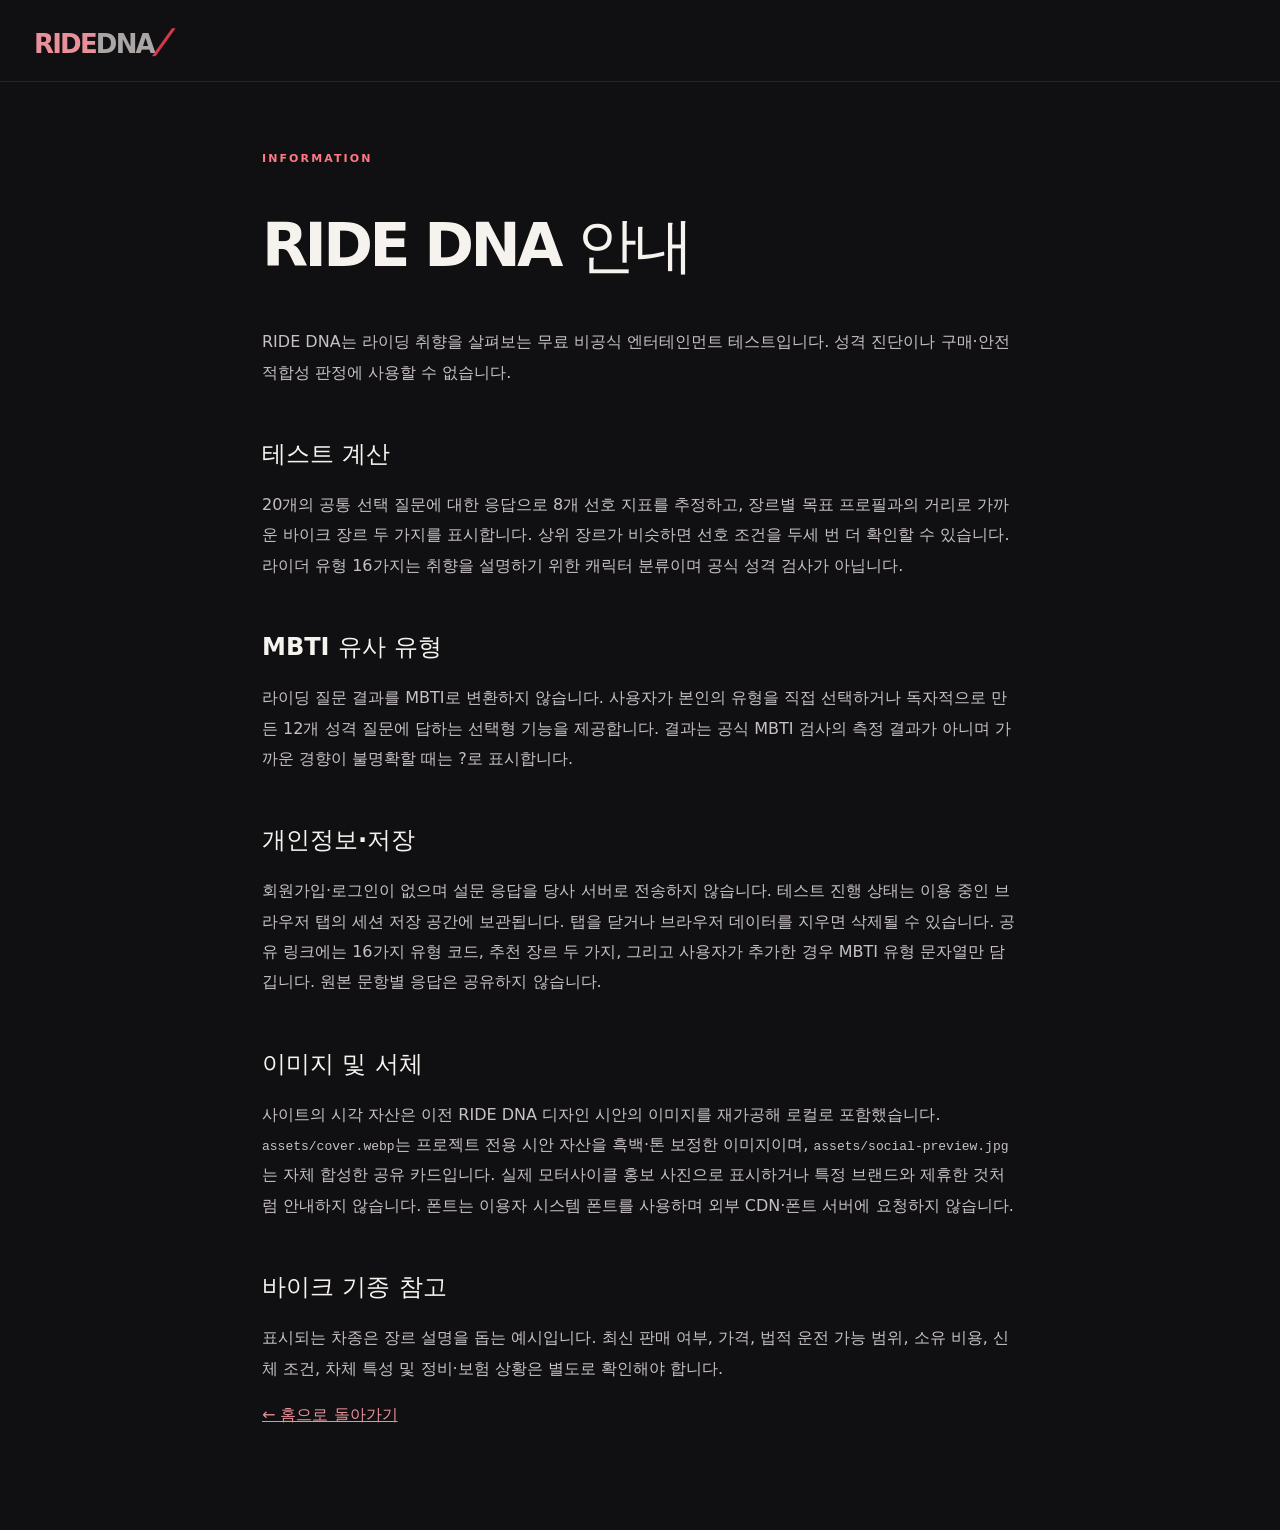
==== about.html @ b524d2f6 "RDNA file - 1" ====
<!doctype html><html lang="ko"><head><meta charset="utf-8"><meta name="viewport" content="width=device-width,initial-scale=1"><meta name="theme-color" content="#101012"><title>운영 및 테스트 안내 — RIDE DNA</title><link rel="icon" href="./assets/favicon.svg"><link rel="stylesheet" href="./styles.css"><style>main{max-width:800px;margin:65px auto 100px;padding:0 22px}h1{font-size:clamp(33px,6vw,60px);letter-spacing:-.06em}h2{font-size:24px;margin-top:50px}p,li{line-height:1.9;color:#c8c1c4}code{font-size:13px}a{color:#e8919b}</style></head><body><header class="header"><a class="brand" href="./index.html" style="text-decoration:none">RIDE<span>DNA</span><b>/</b></a></header><main><span class="tiny-red">INFORMATION</span><h1>RIDE DNA 안내</h1><p>RIDE DNA는 라이딩 취향을 살펴보는 무료 비공식 엔터테인먼트 테스트입니다. 성격 진단이나 구매·안전 적합성 판정에 사용할 수 없습니다.</p><h2>테스트 계산</h2><p>20개의 공통 선택 질문에 대한 응답으로 8개 선호 지표를 추정하고, 장르별 목표 프로필과의 거리로 가까운 바이크 장르 두 가지를 표시합니다. 상위 장르가 비슷하면 선호 조건을 두세 번 더 확인할 수 있습니다. 라이더 유형 16가지는 취향을 설명하기 위한 캐릭터 분류이며 공식 성격 검사가 아닙니다.</p><h2>MBTI 유사 유형</h2><p>라이딩 질문 결과를 MBTI로 변환하지 않습니다. 사용자가 본인의 유형을 직접 선택하거나 독자적으로 만든 12개 성격 질문에 답하는 선택형 기능을 제공합니다. 결과는 공식 MBTI 검사의 측정 결과가 아니며 가까운 경향이 불명확할 때는 ?로 표시합니다.</p><h2>개인정보·저장</h2><p>회원가입·로그인이 없으며 설문 응답을 당사 서버로 전송하지 않습니다. 테스트 진행 상태는 이용 중인 브라우저 탭의 세션 저장 공간에 보관됩니다. 탭을 닫거나 브라우저 데이터를 지우면 삭제될 수 있습니다. 공유 링크에는 16가지 유형 코드, 추천 장르 두 가지, 그리고 사용자가 추가한 경우 MBTI 유형 문자열만 담깁니다. 원본 문항별 응답은 공유하지 않습니다.</p><h2>이미지 및 서체</h2><p>사이트의 시각 자산은 이전 RIDE DNA 디자인 시안의 이미지를 재가공해 로컬로 포함했습니다. <code>assets/cover.webp</code>는 프로젝트 전용 시안 자산을 흑백·톤 보정한 이미지이며, <code>assets/social-preview.jpg</code>는 자체 합성한 공유 카드입니다. 실제 모터사이클 홍보 사진으로 표시하거나 특정 브랜드와 제휴한 것처럼 안내하지 않습니다. 폰트는 이용자 시스템 폰트를 사용하며 외부 CDN·폰트 서버에 요청하지 않습니다.</p><h2>바이크 기종 참고</h2><p>표시되는 차종은 장르 설명을 돕는 예시입니다. 최신 판매 여부, 가격, 법적 운전 가능 범위, 소유 비용, 신체 조건, 차체 특성 및 정비·보험 상황은 별도로 확인해야 합니다.</p><p><a href="./index.html">← 홈으로 돌아가기</a></p></main></body></html>
---- styles.css ----
:root{--bg:#101012;--ink:#f6f3ef;--muted:#aaa7a5;--dim:#737177;--red:#d83849;--red-hover:#b52738;--line:#363438;--panel:#19191b;--panel2:#222225;--max:1320px;font-family:system-ui,-apple-system,BlinkMacSystemFont,"Apple SD Gothic Neo","Malgun Gothic","Noto Sans KR",sans-serif;color:var(--ink);background:var(--bg);font-synthesis:none}
*{box-sizing:border-box}html{scroll-behavior:smooth}body{margin:0;min-width:320px;overflow-x:hidden}button,input,select{font:inherit}button{cursor:pointer}button:disabled{cursor:default;opacity:.38}button:focus-visible,a:focus-visible{outline:3px solid #fb8995;outline-offset:4px}a{color:inherit}button{color:inherit}::selection{background:var(--red);color:#fff}[hidden]{display:none!important}.skip-link{position:absolute;top:-80px;left:1rem;z-index:30;padding:12px 20px;background:#fff;color:#000}.skip-link:focus{top:8px}.header{height:82px;padding:0 max(34px,calc((100vw - var(--max))/2));border-bottom:1px solid #262629;display:flex;align-items:center;gap:40px;background:#101012;position:relative;z-index:10}.brand{background:none;border:0;font-weight:900;font-size:26px;letter-spacing:-1.8px;line-height:1}.brand span{color:#aaa6a5}.brand b{display:inline-block;color:var(--red);font-size:34px;margin-left:4px;transform:skew(-22deg);font-style:italic}.header-caption{font-size:10px;letter-spacing:2.6px;color:#656368;white-space:nowrap}.header-actions{margin-left:auto;display:flex;align-items:center;gap:28px}.header-actions button{font-size:13px;font-weight:650}.nav-secondary{border:0;background:none;color:#b3b0b1;padding:16px 6px}.nav-secondary:hover{color:#fff}.nav-outline{border:1px solid #6d696d;padding:12px 18px;background:transparent;min-width:134px}.nav-outline span{margin-left:14px}.nav-outline:hover{background:#2d292c}.screen{min-height:calc(100vh - 164px)}.hero{width:min(100%,1600px);margin:auto;min-height:640px;display:grid;grid-template-columns:minmax(450px,52%) minmax(0,48%);position:relative;overflow:hidden}.hero-copy{align-self:center;padding:85px 20px 85px max(38px,calc((100vw - var(--max))/2));z-index:2}.eyebrow,.tiny-red{font-size:11px;color:#ff7883;letter-spacing:2.1px;font-weight:800}.eyebrow{display:flex;align-items:center;gap:15px;margin:0 0 46px}.eyebrow-rule{background:var(--red);display:block;width:26px;height:2px}.hero h1{font-size:clamp(62px,6vw,102px);letter-spacing:-.079em;font-weight:820;line-height:1.13;margin:0;color:#f7f5f2;word-break:keep-all}.mark{color:var(--red)}.hero-sub{font-size:17px;line-height:1.95;color:#b8b5b7;letter-spacing:-.03em;margin:27px 0 32px;word-break:keep-all}.btn-primary{background:var(--red);border:1px solid var(--red);color:#fff;font-weight:730;min-height:56px;padding:14px 24px;font-size:15px;transition:background .18s ease}.btn-primary:hover{background:var(--red-hover);border-color:var(--red-hover)}.hero-start{display:flex;align-items:center;justify-content:space-between;gap:54px;min-width:275px}.hero-meta{font-size:12px;color:#929092;margin:16px 0 0}.hero-art{position:relative;overflow:hidden;background:#171619;isolation:isolate;min-height:600px}.hero-art-photo{position:absolute;inset:0;background:linear-gradient(90deg,#101012 0%,rgba(16,16,18,.15) 23%,rgba(16,16,18,.25) 100%),url('./assets/cover.webp') center 58% / cover no-repeat;opacity:.82;filter:grayscale(80%) contrast(1.12)}.hero-art:after{content:"";inset:0;position:absolute;background:linear-gradient(0deg,#121114 0%,transparent 45%);z-index:0}.hero-art-name{position:absolute;bottom:32px;left:36px;font-size:clamp(86px,12vw,208px);line-height:.71;font-weight:950;letter-spacing:-.12em;color:rgba(248,245,244,.085);z-index:1;white-space:nowrap}.hero-art-name span{color:rgba(222,55,75,.35)}.hero-art-small{position:absolute;top:46px;right:42px;color:#e5deda;z-index:1;font-weight:750;font-size:11px;line-height:1.8;letter-spacing:2.3px;text-align:right}.hero-art-line{position:absolute;left:32px;bottom:66px;height:2px;background:var(--red);width:41px;z-index:2}.hero-aside{position:absolute;left:max(38px,calc((100vw - var(--max))/2));bottom:22px;display:flex;gap:18px;font-size:10px;color:#767176;letter-spacing:1.8px}.home-bottom{display:grid;grid-template-columns:1fr 1.55fr;gap:70px;padding:70px max(38px,calc((100vw - var(--max))/2));border-top:1px solid #2b292b;max-width:1600px;margin:auto}.home-bottom h2{font-size:clamp(25px,2.8vw,38px);letter-spacing:-.07em;line-height:1.4;word-break:keep-all}.three-outputs{display:grid;grid-template-columns:repeat(3,1fr);gap:25px}.three-outputs>div{border-left:1px solid #444043;padding:7px 0 12px 16px}.output-num{color:#e76a77;font-size:12px;display:block;margin-bottom:24px;font-family:monospace}.three-outputs strong{font-size:16px;font-weight:750}.three-outputs p{font-size:13px;line-height:1.8;color:#a5a0a2;word-break:keep-all}.home-note{border-top:1px solid #2b282a;display:flex;align-items:center;justify-content:space-between;padding:22px max(38px,calc((100vw - var(--max))/2)) 34px;max-width:1600px;margin:auto;color:#9c9698;font-size:13px}.home-note button{background:none;border:0;color:#fff;font-size:14px;font-weight:750;padding:18px 4px}.home-note button:hover{color:#fb8895}.footer{max-width:1600px;margin:auto;display:flex;align-items:center;gap:24px;padding:22px max(38px,calc((100vw - var(--max))/2));border-top:1px solid #29282a;font-size:11px;color:#8d898c}.footer span{white-space:nowrap;font-weight:800;color:#e2dfe0;letter-spacing:.7px}.footer p{flex:1;line-height:1.7}.footer a{color:#aba7a9}
/* quiz */
.quiz-screen,.mbti-screen,.manual-screen{max-width:1060px;margin:0 auto;padding:30px 32px 78px}.quiz-topline{display:flex;justify-content:space-between;align-items:center;margin-bottom:24px}.text-back{border:0;background:none;color:#b5b0b2;padding:12px 0;font-weight:650;font-size:14px}.text-back:hover{color:white}.quiz-steps{display:flex;gap:25px;align-items:center;letter-spacing:1.2px;font-size:11px;color:#9d9799}.quiz-steps strong{color:#fff;font-family:monospace;font-size:15px}.progress-track{height:3px;background:#363337;width:100%;overflow:hidden}.progress-track>span{display:block;height:100%;width:0;background:var(--red);transition:width .25s ease}.quiz-body{max-width:780px;margin:clamp(50px,7vw,100px) auto 50px}.question-category{color:#e87b82;letter-spacing:1.4px;font-size:13px;font-weight:750;margin:0 0 17px}.quiz-body h2{font-size:clamp(29px,4.4vw,49px);line-height:1.35;letter-spacing:-.065em;font-weight:750;word-break:keep-all;margin:0 0 15px}.question-hint{font-size:14px;color:#a49da1;line-height:1.7;margin:0 0 38px}.answers{display:grid;grid-template-columns:1fr 1fr;gap:12px}.answer{position:relative;min-height:120px;text-align:left;background:#19181b;border:1px solid #3e3b40;padding:24px 48px 22px 22px;line-height:1.56;color:#e4e0e0;font-size:17px;letter-spacing:-.035em;font-weight:570;word-break:keep-all;transition:background .18s,border-color .18s;display:flex;align-items:center}.answer:hover{background:#242126;border-color:#ae5961}.answer:focus-visible{outline-offset:1px}.answer .answer-num{position:absolute;top:15px;right:17px;font-size:11px;font-weight:850;color:#a3767b;font-family:monospace}.answer.chosen{border-color:#e55c6a;background:#3a2228}.quiz-footer{max-width:780px;margin:0 auto;display:flex;align-items:center;justify-content:space-between;gap:18px;padding-top:17px;border-top:1px solid #302e31}.quiz-footer span{font-size:12px;color:#777175}.btn-back{border:0;background:transparent;padding:13px 0;color:#c9c3c5;font-size:14px}.btn-back:hover{color:#fff}
/* result */
.result-screen{max-width:1240px;margin:auto;padding:35px 32px 100px}.result-top{display:flex;justify-content:space-between;align-items:center;border-bottom:1px solid #363338;padding-bottom:15px;font-size:12px;letter-spacing:1.5px;color:#a9a2a4}.result-header{position:relative;min-height:405px;padding:72px 0 58px;display:grid;grid-template-columns:1fr 200px;border-bottom:1px solid #373438;gap:50px}.result-kicker,.result-serial{font-size:12px;color:#db6b74;letter-spacing:1.5px;margin:0 0 8px}.result-serial{color:#979094}.result-header h1{font-size:clamp(54px,7.5vw,112px);letter-spacing:-.09em;font-weight:830;line-height:1.09;max-width:760px;margin:18px 0 3px;word-break:keep-all}.result-english{font-size:clamp(13px,2.2vw,21px);font-weight:850;letter-spacing:.15em;color:#e6a3a6;margin:10px 0 28px}.result-description{color:#c6c0c2;font-size:17px;line-height:1.9;max-width:670px;word-break:keep-all}.result-stamp{display:flex;align-self:center;justify-self:center;flex-direction:column;align-items:center;justify-content:center;border:4px solid #78313b;width:175px;height:175px;transform:rotate(-9deg);border-radius:50%;opacity:.6}.result-stamp span{font-size:95px;line-height:.9;font-weight:950}.result-stamp small{letter-spacing:12px;font-weight:900}.result-grid{display:grid;grid-template-columns:1fr 1fr;gap:38px;margin:58px 0 32px}.result-card{padding-right:12px}.block-heading>span{font-family:monospace;color:#d88b93;letter-spacing:1px;font-size:12px}.block-heading h2{margin:12px 0 32px;font-size:25px;letter-spacing:-.055em}.genre-row{padding:20px 2px 25px;display:grid;grid-template-columns:1fr auto;gap:8px;border-bottom:1px solid #403b3e}.genre-row:first-child{border-top:1px solid #403b3e}.genre-label{font-size:23px;font-weight:750;letter-spacing:-.05em}.genre-row small{display:block;color:#aaa2a4;font-size:12px;line-height:1.7;margin-top:6px}.genre-score{color:#ea8a93;font-size:25px;font-family:monospace;letter-spacing:-1px}.genre-score sup{font-size:11px;margin-left:4px}.bar-track{height:4px;background:#353236;grid-column:1/-1;margin-top:7px}.bar-fill{height:100%;background:#d83849}.axis-line{display:grid;grid-template-columns:110px 1fr 36px;gap:14px;align-items:center;margin-bottom:22px;font-size:14px}.axis-line span{color:#b6adb0}.axis-line b{font-family:monospace;text-align:right}.axis-track{height:5px;background:#333036}.axis-track>i{display:block;height:100%;background:#c9b8b9}.fine-print{font-size:12px;line-height:1.8;color:#8e898c;word-break:keep-all;margin-top:24px}.mbti-card{border:1px solid #3b363a;background:linear-gradient(115deg,#1c1b1e,#191719);padding:38px;display:flex;justify-content:space-between;gap:30px;align-items:center;margin:56px 0}.mbti-card h2{font-size:30px;letter-spacing:-.06em;margin:12px 0}.mbti-card p{color:#b2aaad;font-size:14px;line-height:1.8}.mbti-actions{display:flex;gap:10px;flex-direction:column;min-width:200px}.btn-ghost{background:transparent;border:1px solid #5f565a;padding:15px 20px;min-height:54px;font-size:14px;font-weight:740}.btn-ghost:hover{border-color:#eee;background:#2e2a2d}.mbti-result{border-left:3px solid var(--red);margin-top:20px;padding-left:15px;color:#fff;font-weight:850;font-size:25px}.mbti-result small{font-size:12px;color:#aaa3a5;display:block;font-weight:500;margin-top:4px}.models-section{padding:8px 0 46px}.models-section h2{font-size:29px;letter-spacing:-.06em}.model-list{display:grid;grid-template-columns:repeat(2,minmax(0,1fr));gap:16px}.model-item{background:#1c1b1e;border-top:2px solid #77515a;padding:22px}.model-item b{display:block;font-size:16px;line-height:1.6}.model-item span{display:block;color:#999195;font-size:12px;margin-top:7px}.share-section{border-top:1px solid #363338;display:flex;gap:12px;padding-top:34px;flex-wrap:wrap}.btn-plain{background:none;border:0;padding:15px;color:#b8afb3;font-size:14px}.feedback{color:#df9da2;font-size:13px;min-height:26px}.shared-note{padding:16px 20px;background:#312329;color:#efc1c6;margin-top:20px;font-size:14px;line-height:1.7}
/* MBTI */
.likert-options{display:grid;grid-template-columns:repeat(5,1fr);gap:10px}.likert-option{padding:22px 8px;min-height:90px;border:1px solid #4b4448;background:#1d1b1e;display:flex;flex-direction:column;align-items:center;justify-content:center;gap:8px;color:#eae4e6;font-size:14px}.likert-option span{font-size:11px;color:#bdabb0}.likert-option:hover{border-color:#cb5b68;background:#2b2428}.manual-inner{max-width:680px;margin:70px auto}.manual-inner h2{font-size:clamp(34px,6vw,61px);letter-spacing:-.08em;line-height:1.25}.manual-inner p{color:#aaa2a4;line-height:1.8}.manual-pairs{display:grid;gap:18px;margin:36px 0}.manual-pair{display:grid;grid-template-columns:120px 1fr 1fr;align-items:center;gap:10px}.manual-pair>span{color:#b3aaaf;font-size:13px}.manual-pair button{border:1px solid #51494e;background:#242125;padding:16px;color:#d7ced1;font-weight:900}.manual-pair button.selected{background:#762834;border-color:#ec6370;color:white}.manual-inner>.btn-primary{width:100%}.toast{position:fixed;bottom:25px;left:50%;transform:translateX(-50%);background:#ece5e6;color:#121114;padding:15px 24px;z-index:30;max-width:calc(100vw - 20px);font-size:13px;box-shadow:0 10px 36px #0008;line-height:1.6;text-align:center}
@media(max-width:1000px){.hero{grid-template-columns:1fr 43%}.hero-copy{padding-left:35px}.home-bottom{padding:60px 35px;gap:35px;grid-template-columns:.8fr 1.2fr}.hero-art-name{font-size:11vw}.hero-aside{left:35px}.home-note{padding-inline:35px}.header{padding-inline:35px}.footer{padding-inline:35px}}
@media(max-width:760px){.header{height:66px;padding:0 19px;gap:15px}.brand{font-size:23px}.header-caption{display:none}.header-actions{gap:10px}.nav-secondary{display:none}.nav-outline{font-size:12px!important;min-width:auto;padding:10px 12px}.nav-outline span{margin-left:4px}.hero{grid-template-columns:1fr;min-height:unset;display:flex;flex-direction:column}.hero-copy{padding:58px 23px 36px;order:1}.eyebrow{margin-bottom:28px}.hero h1{font-size:clamp(51px,12.3vw,81px);line-height:1.15}.hero-sub{font-size:15px;line-height:1.85;margin:21px 0 27px}.hero-sub br{display:none}.hero-start{min-width:0;width:100%;min-height:59px}.hero-meta{font-size:11px}.hero-art{order:2;min-height:300px;height:350px}.hero-art-photo{background-position:center 51%;opacity:.72}.hero-art-name{font-size:130px;bottom:20px;left:20px}.hero-art-small{top:20px;right:25px}.hero-aside{display:none}.home-bottom{display:block;padding:50px 23px}.home-bottom h2{font-size:27px;margin-bottom:32px}.three-outputs{grid-template-columns:1fr;gap:0}.three-outputs>div{border-left:0;border-top:1px solid #3b383a;padding:20px 0 14px;display:grid;grid-template-columns:46px 1fr;gap:5px 15px}.output-num{grid-row:span 2;margin:0}.three-outputs p{margin:3px 0}.home-note{padding:25px 23px;display:block}.home-note button{margin-top:6px}.footer{padding:25px 23px;display:block}.footer p{margin:10px 0}.quiz-screen,.mbti-screen,.manual-screen{padding:22px 20px 65px}.quiz-body{margin:70px auto 30px}.quiz-body h2{font-size:clamp(28px,7vw,39px);line-height:1.4}.answers{grid-template-columns:1fr;gap:10px}.answer{min-height:79px;padding:17px 42px 17px 17px;font-size:16px}.answer .answer-num{top:12px;right:12px}.question-hint{margin-bottom:25px}.quiz-footer span{display:none}.result-screen{padding:23px 20px 65px}.result-header{grid-template-columns:1fr;gap:15px;padding:44px 0 35px;min-height:auto}.result-header h1{font-size:clamp(51px,12vw,72px)}.result-description{font-size:15px}.result-stamp{position:absolute;right:12px;top:18px;width:72px;height:72px;border-width:2px;opacity:.24}.result-stamp span{font-size:39px}.result-stamp small{font-size:8px;letter-spacing:3px}.result-grid{grid-template-columns:1fr;margin:38px 0;gap:30px}.block-heading h2{font-size:23px}.mbti-card{padding:25px 22px;display:block;margin:40px 0}.mbti-card h2{font-size:26px}.mbti-actions{margin-top:25px;min-width:0}.model-list{grid-template-columns:1fr}.models-section h2{font-size:25px}.share-section{flex-direction:column}.share-section button{width:100%}.likert-options{gap:5px}.likert-option{padding:17px 2px;font-size:11px;min-height:78px}.likert-option span{font-size:10px}.manual-inner{margin:40px auto}.manual-pair{grid-template-columns:1fr 1fr}.manual-pair>span{grid-column:1/-1}.manual-inner h2{font-size:38px}}
@media(max-width:360px){.hero-copy{padding:48px 18px 32px}.hero h1{font-size:49px}.hero-art{height:285px;min-height:285px}.hero-art-name{font-size:100px}.header{padding-inline:16px}.brand{font-size:21px}.nav-outline{font-size:11px!important}.quiz-screen,.mbti-screen,.manual-screen{padding-inline:14px}.result-screen{padding-inline:15px}.quiz-body{margin-top:45px}.quiz-body h2{font-size:28px}.answer{font-size:15px}}
@media(max-height:480px) and (orientation:landscape){.hero{min-height:unset;display:grid;grid-template-columns:58% 42%}.hero-copy{padding:24px 26px}.hero h1{font-size:clamp(40px,6vw,62px)}.hero-sub{font-size:12px;margin:10px 0}.hero-start{width:auto;min-height:46px;padding-block:9px}.hero-meta,.eyebrow{margin-bottom:12px}.hero-art{height:auto;min-height:270px}.quiz-body{margin:24px auto}.answers{grid-template-columns:1fr 1fr}.answer{min-height:58px;padding:11px 34px 11px 15px;font-size:14px}.quiz-screen,.mbti-screen{padding-top:12px}.question-hint{margin-bottom:13px}.quiz-body h2{font-size:27px}}
@media(prefers-reduced-motion:reduce){*,*:before,*:after{transition:none!important;animation:none!important;scroll-behavior:auto!important}}
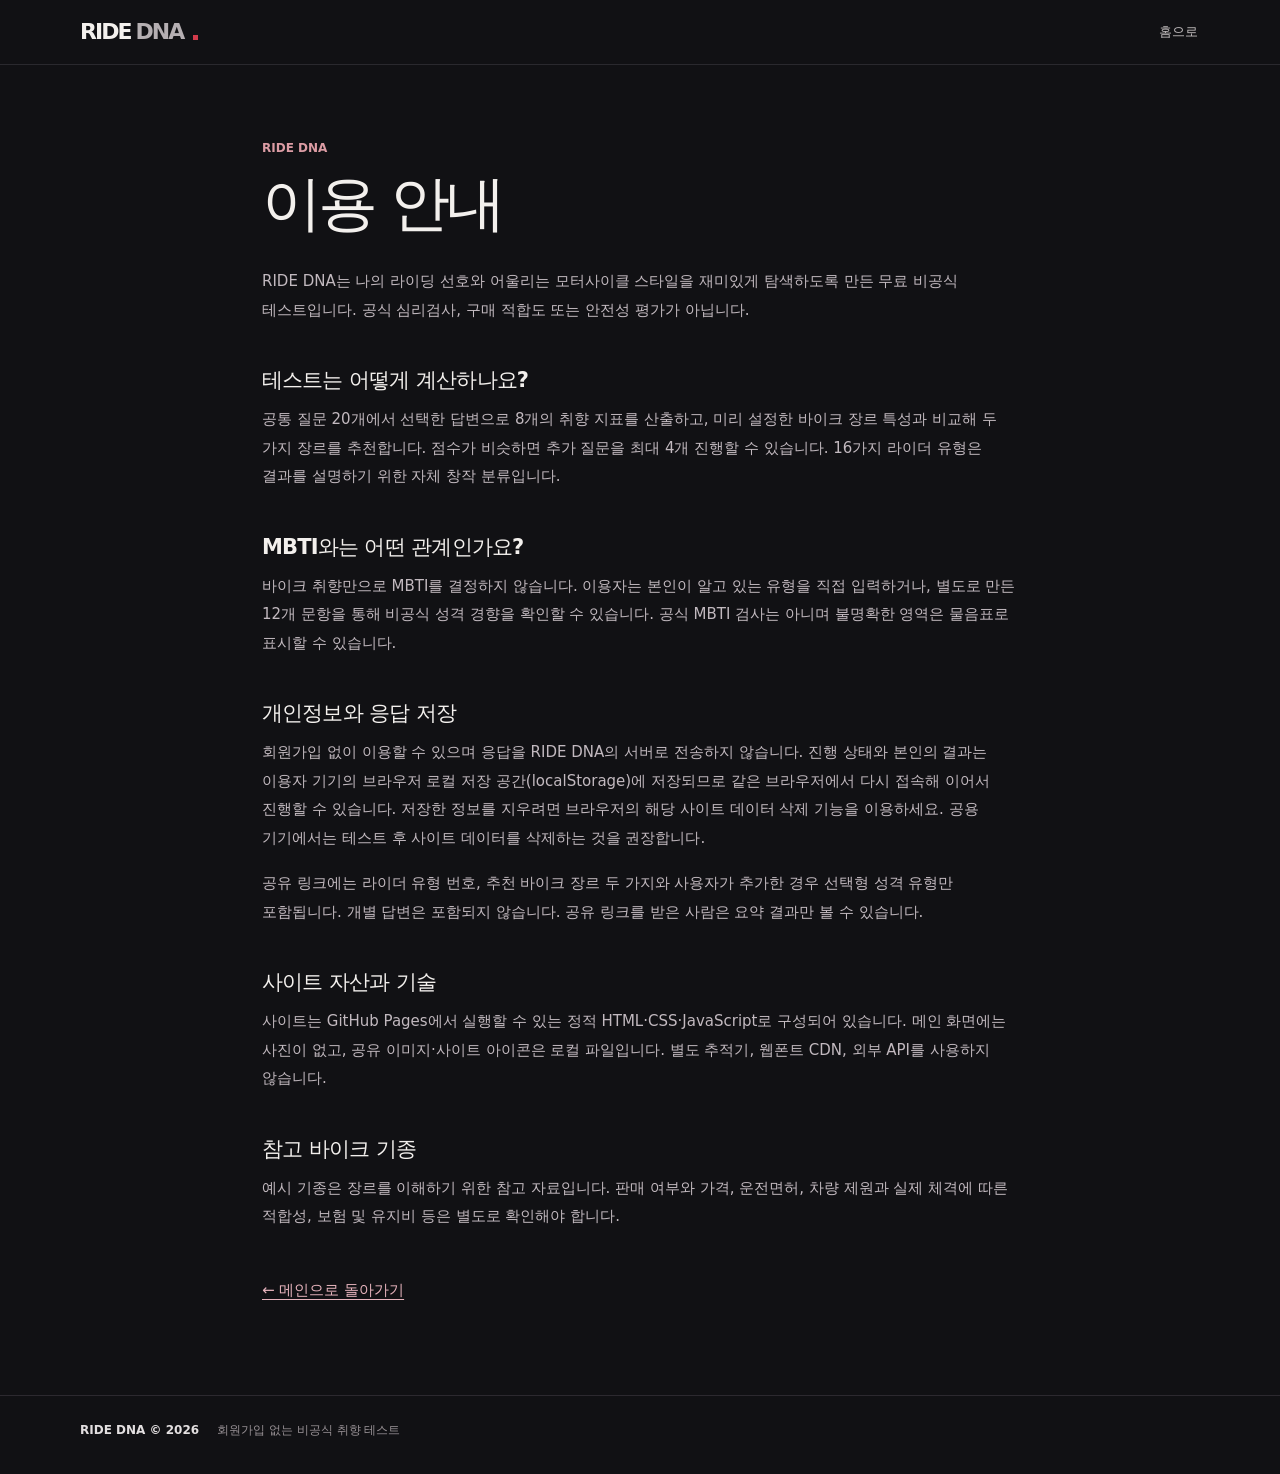
==== commit 756c770d: "update - 2 profit" ====
--- a/about.html
+++ b/about.html
@@ -1 +1,23 @@
-<!doctype html><html lang="ko"><head><meta charset="utf-8"><meta name="viewport" content="width=device-width,initial-scale=1"><meta name="theme-color" content="#101012"><title>운영 및 테스트 안내 — RIDE DNA</title><link rel="icon" href="./assets/favicon.svg"><link rel="stylesheet" href="./styles.css"><style>main{max-width:800px;margin:65px auto 100px;padding:0 22px}h1{font-size:clamp(33px,6vw,60px);letter-spacing:-.06em}h2{font-size:24px;margin-top:50px}p,li{line-height:1.9;color:#c8c1c4}code{font-size:13px}a{color:#e8919b}</style></head><body><header class="header"><a class="brand" href="./index.html" style="text-decoration:none">RIDE<span>DNA</span><b>/</b></a></header><main><span class="tiny-red">INFORMATION</span><h1>RIDE DNA 안내</h1><p>RIDE DNA는 라이딩 취향을 살펴보는 무료 비공식 엔터테인먼트 테스트입니다. 성격 진단이나 구매·안전 적합성 판정에 사용할 수 없습니다.</p><h2>테스트 계산</h2><p>20개의 공통 선택 질문에 대한 응답으로 8개 선호 지표를 추정하고, 장르별 목표 프로필과의 거리로 가까운 바이크 장르 두 가지를 표시합니다. 상위 장르가 비슷하면 선호 조건을 두세 번 더 확인할 수 있습니다. 라이더 유형 16가지는 취향을 설명하기 위한 캐릭터 분류이며 공식 성격 검사가 아닙니다.</p><h2>MBTI 유사 유형</h2><p>라이딩 질문 결과를 MBTI로 변환하지 않습니다. 사용자가 본인의 유형을 직접 선택하거나 독자적으로 만든 12개 성격 질문에 답하는 선택형 기능을 제공합니다. 결과는 공식 MBTI 검사의 측정 결과가 아니며 가까운 경향이 불명확할 때는 ?로 표시합니다.</p><h2>개인정보·저장</h2><p>회원가입·로그인이 없으며 설문 응답을 당사 서버로 전송하지 않습니다. 테스트 진행 상태는 이용 중인 브라우저 탭의 세션 저장 공간에 보관됩니다. 탭을 닫거나 브라우저 데이터를 지우면 삭제될 수 있습니다. 공유 링크에는 16가지 유형 코드, 추천 장르 두 가지, 그리고 사용자가 추가한 경우 MBTI 유형 문자열만 담깁니다. 원본 문항별 응답은 공유하지 않습니다.</p><h2>이미지 및 서체</h2><p>사이트의 시각 자산은 이전 RIDE DNA 디자인 시안의 이미지를 재가공해 로컬로 포함했습니다. <code>assets/cover.webp</code>는 프로젝트 전용 시안 자산을 흑백·톤 보정한 이미지이며, <code>assets/social-preview.jpg</code>는 자체 합성한 공유 카드입니다. 실제 모터사이클 홍보 사진으로 표시하거나 특정 브랜드와 제휴한 것처럼 안내하지 않습니다. 폰트는 이용자 시스템 폰트를 사용하며 외부 CDN·폰트 서버에 요청하지 않습니다.</p><h2>바이크 기종 참고</h2><p>표시되는 차종은 장르 설명을 돕는 예시입니다. 최신 판매 여부, 가격, 법적 운전 가능 범위, 소유 비용, 신체 조건, 차체 특성 및 정비·보험 상황은 별도로 확인해야 합니다.</p><p><a href="./index.html">← 홈으로 돌아가기</a></p></main></body></html>
+<!doctype html>
+<html lang="ko"><head>
+<meta charset="utf-8"><meta name="viewport" content="width=device-width,initial-scale=1,viewport-fit=cover"><meta name="theme-color" content="#111114">
+<title>이용 안내 — RIDE DNA</title><link rel="icon" href="./assets/favicon.svg" type="image/svg+xml"><link rel="stylesheet" href="./styles.css?v=1.2.0">
+<style>
+.info-page{max-width:800px;margin:0 auto;padding:76px 22px 95px}
+.info-page h1{font-size:clamp(37px,7vw,60px);line-height:1.2;letter-spacing:-.07em;margin:12px 0 28px}
+.info-page h2{font-size:21px;margin:42px 0 11px;letter-spacing:-.04em}
+.info-page p{font-size:15px;line-height:1.9;color:#c2b9bf;margin:0 0 17px;word-break:keep-all}
+.info-page .back{display:inline-block;margin-top:33px;font-size:15px;color:#e6b3bc;text-underline-offset:4px}
+</style></head>
+<body><header class="header"><a class="brand" href="./index.html" style="text-decoration:none">RIDE <span>DNA</span><i aria-hidden="true"></i></a><a class="header-info" href="./index.html">홈으로</a></header>
+<main class="info-page"><span class="micro-label">RIDE DNA</span><h1>이용 안내</h1>
+<p>RIDE DNA는 나의 라이딩 선호와 어울리는 모터사이클 스타일을 재미있게 탐색하도록 만든 무료 비공식 테스트입니다. 공식 심리검사, 구매 적합도 또는 안전성 평가가 아닙니다.</p>
+<h2>테스트는 어떻게 계산하나요?</h2><p>공통 질문 20개에서 선택한 답변으로 8개의 취향 지표를 산출하고, 미리 설정한 바이크 장르 특성과 비교해 두 가지 장르를 추천합니다. 점수가 비슷하면 추가 질문을 최대 4개 진행할 수 있습니다. 16가지 라이더 유형은 결과를 설명하기 위한 자체 창작 분류입니다.</p>
+<h2>MBTI와는 어떤 관계인가요?</h2><p>바이크 취향만으로 MBTI를 결정하지 않습니다. 이용자는 본인이 알고 있는 유형을 직접 입력하거나, 별도로 만든 12개 문항을 통해 비공식 성격 경향을 확인할 수 있습니다. 공식 MBTI 검사는 아니며 불명확한 영역은 물음표로 표시할 수 있습니다.</p>
+<h2>개인정보와 응답 저장</h2><p>회원가입 없이 이용할 수 있으며 응답을 RIDE DNA의 서버로 전송하지 않습니다. 진행 상태와 본인의 결과는 이용자 기기의 브라우저 로컬 저장 공간(localStorage)에 저장되므로 같은 브라우저에서 다시 접속해 이어서 진행할 수 있습니다. 저장한 정보를 지우려면 브라우저의 해당 사이트 데이터 삭제 기능을 이용하세요. 공용 기기에서는 테스트 후 사이트 데이터를 삭제하는 것을 권장합니다.</p>
+<p>공유 링크에는 라이더 유형 번호, 추천 바이크 장르 두 가지와 사용자가 추가한 경우 선택형 성격 유형만 포함됩니다. 개별 답변은 포함되지 않습니다. 공유 링크를 받은 사람은 요약 결과만 볼 수 있습니다.</p>
+<h2>사이트 자산과 기술</h2><p>사이트는 GitHub Pages에서 실행할 수 있는 정적 HTML·CSS·JavaScript로 구성되어 있습니다. 메인 화면에는 사진이 없고, 공유 이미지·사이트 아이콘은 로컬 파일입니다. 별도 추적기, 웹폰트 CDN, 외부 API를 사용하지 않습니다.</p>
+<h2>참고 바이크 기종</h2><p>예시 기종은 장르를 이해하기 위한 참고 자료입니다. 판매 여부와 가격, 운전면허, 차량 제원과 실제 체격에 따른 적합성, 보험 및 유지비 등은 별도로 확인해야 합니다.</p>
+<a class="back" href="./index.html">← 메인으로 돌아가기</a></main>
+<footer class="footer"><span>RIDE DNA © 2026</span><p>회원가입 없는 비공식 취향 테스트</p></footer>
+</body></html>
--- a/styles.css
+++ b/styles.css
@@ -1,13 +1,306 @@
-:root{--bg:#101012;--ink:#f6f3ef;--muted:#aaa7a5;--dim:#737177;--red:#d83849;--red-hover:#b52738;--line:#363438;--panel:#19191b;--panel2:#222225;--max:1320px;font-family:system-ui,-apple-system,BlinkMacSystemFont,"Apple SD Gothic Neo","Malgun Gothic","Noto Sans KR",sans-serif;color:var(--ink);background:var(--bg);font-synthesis:none}
-*{box-sizing:border-box}html{scroll-behavior:smooth}body{margin:0;min-width:320px;overflow-x:hidden}button,input,select{font:inherit}button{cursor:pointer}button:disabled{cursor:default;opacity:.38}button:focus-visible,a:focus-visible{outline:3px solid #fb8995;outline-offset:4px}a{color:inherit}button{color:inherit}::selection{background:var(--red);color:#fff}[hidden]{display:none!important}.skip-link{position:absolute;top:-80px;left:1rem;z-index:30;padding:12px 20px;background:#fff;color:#000}.skip-link:focus{top:8px}.header{height:82px;padding:0 max(34px,calc((100vw - var(--max))/2));border-bottom:1px solid #262629;display:flex;align-items:center;gap:40px;background:#101012;position:relative;z-index:10}.brand{background:none;border:0;font-weight:900;font-size:26px;letter-spacing:-1.8px;line-height:1}.brand span{color:#aaa6a5}.brand b{display:inline-block;color:var(--red);font-size:34px;margin-left:4px;transform:skew(-22deg);font-style:italic}.header-caption{font-size:10px;letter-spacing:2.6px;color:#656368;white-space:nowrap}.header-actions{margin-left:auto;display:flex;align-items:center;gap:28px}.header-actions button{font-size:13px;font-weight:650}.nav-secondary{border:0;background:none;color:#b3b0b1;padding:16px 6px}.nav-secondary:hover{color:#fff}.nav-outline{border:1px solid #6d696d;padding:12px 18px;background:transparent;min-width:134px}.nav-outline span{margin-left:14px}.nav-outline:hover{background:#2d292c}.screen{min-height:calc(100vh - 164px)}.hero{width:min(100%,1600px);margin:auto;min-height:640px;display:grid;grid-template-columns:minmax(450px,52%) minmax(0,48%);position:relative;overflow:hidden}.hero-copy{align-self:center;padding:85px 20px 85px max(38px,calc((100vw - var(--max))/2));z-index:2}.eyebrow,.tiny-red{font-size:11px;color:#ff7883;letter-spacing:2.1px;font-weight:800}.eyebrow{display:flex;align-items:center;gap:15px;margin:0 0 46px}.eyebrow-rule{background:var(--red);display:block;width:26px;height:2px}.hero h1{font-size:clamp(62px,6vw,102px);letter-spacing:-.079em;font-weight:820;line-height:1.13;margin:0;color:#f7f5f2;word-break:keep-all}.mark{color:var(--red)}.hero-sub{font-size:17px;line-height:1.95;color:#b8b5b7;letter-spacing:-.03em;margin:27px 0 32px;word-break:keep-all}.btn-primary{background:var(--red);border:1px solid var(--red);color:#fff;font-weight:730;min-height:56px;padding:14px 24px;font-size:15px;transition:background .18s ease}.btn-primary:hover{background:var(--red-hover);border-color:var(--red-hover)}.hero-start{display:flex;align-items:center;justify-content:space-between;gap:54px;min-width:275px}.hero-meta{font-size:12px;color:#929092;margin:16px 0 0}.hero-art{position:relative;overflow:hidden;background:#171619;isolation:isolate;min-height:600px}.hero-art-photo{position:absolute;inset:0;background:linear-gradient(90deg,#101012 0%,rgba(16,16,18,.15) 23%,rgba(16,16,18,.25) 100%),url('./assets/cover.webp') center 58% / cover no-repeat;opacity:.82;filter:grayscale(80%) contrast(1.12)}.hero-art:after{content:"";inset:0;position:absolute;background:linear-gradient(0deg,#121114 0%,transparent 45%);z-index:0}.hero-art-name{position:absolute;bottom:32px;left:36px;font-size:clamp(86px,12vw,208px);line-height:.71;font-weight:950;letter-spacing:-.12em;color:rgba(248,245,244,.085);z-index:1;white-space:nowrap}.hero-art-name span{color:rgba(222,55,75,.35)}.hero-art-small{position:absolute;top:46px;right:42px;color:#e5deda;z-index:1;font-weight:750;font-size:11px;line-height:1.8;letter-spacing:2.3px;text-align:right}.hero-art-line{position:absolute;left:32px;bottom:66px;height:2px;background:var(--red);width:41px;z-index:2}.hero-aside{position:absolute;left:max(38px,calc((100vw - var(--max))/2));bottom:22px;display:flex;gap:18px;font-size:10px;color:#767176;letter-spacing:1.8px}.home-bottom{display:grid;grid-template-columns:1fr 1.55fr;gap:70px;padding:70px max(38px,calc((100vw - var(--max))/2));border-top:1px solid #2b292b;max-width:1600px;margin:auto}.home-bottom h2{font-size:clamp(25px,2.8vw,38px);letter-spacing:-.07em;line-height:1.4;word-break:keep-all}.three-outputs{display:grid;grid-template-columns:repeat(3,1fr);gap:25px}.three-outputs>div{border-left:1px solid #444043;padding:7px 0 12px 16px}.output-num{color:#e76a77;font-size:12px;display:block;margin-bottom:24px;font-family:monospace}.three-outputs strong{font-size:16px;font-weight:750}.three-outputs p{font-size:13px;line-height:1.8;color:#a5a0a2;word-break:keep-all}.home-note{border-top:1px solid #2b282a;display:flex;align-items:center;justify-content:space-between;padding:22px max(38px,calc((100vw - var(--max))/2)) 34px;max-width:1600px;margin:auto;color:#9c9698;font-size:13px}.home-note button{background:none;border:0;color:#fff;font-size:14px;font-weight:750;padding:18px 4px}.home-note button:hover{color:#fb8895}.footer{max-width:1600px;margin:auto;display:flex;align-items:center;gap:24px;padding:22px max(38px,calc((100vw - var(--max))/2));border-top:1px solid #29282a;font-size:11px;color:#8d898c}.footer span{white-space:nowrap;font-weight:800;color:#e2dfe0;letter-spacing:.7px}.footer p{flex:1;line-height:1.7}.footer a{color:#aba7a9}
-/* quiz */
-.quiz-screen,.mbti-screen,.manual-screen{max-width:1060px;margin:0 auto;padding:30px 32px 78px}.quiz-topline{display:flex;justify-content:space-between;align-items:center;margin-bottom:24px}.text-back{border:0;background:none;color:#b5b0b2;padding:12px 0;font-weight:650;font-size:14px}.text-back:hover{color:white}.quiz-steps{display:flex;gap:25px;align-items:center;letter-spacing:1.2px;font-size:11px;color:#9d9799}.quiz-steps strong{color:#fff;font-family:monospace;font-size:15px}.progress-track{height:3px;background:#363337;width:100%;overflow:hidden}.progress-track>span{display:block;height:100%;width:0;background:var(--red);transition:width .25s ease}.quiz-body{max-width:780px;margin:clamp(50px,7vw,100px) auto 50px}.question-category{color:#e87b82;letter-spacing:1.4px;font-size:13px;font-weight:750;margin:0 0 17px}.quiz-body h2{font-size:clamp(29px,4.4vw,49px);line-height:1.35;letter-spacing:-.065em;font-weight:750;word-break:keep-all;margin:0 0 15px}.question-hint{font-size:14px;color:#a49da1;line-height:1.7;margin:0 0 38px}.answers{display:grid;grid-template-columns:1fr 1fr;gap:12px}.answer{position:relative;min-height:120px;text-align:left;background:#19181b;border:1px solid #3e3b40;padding:24px 48px 22px 22px;line-height:1.56;color:#e4e0e0;font-size:17px;letter-spacing:-.035em;font-weight:570;word-break:keep-all;transition:background .18s,border-color .18s;display:flex;align-items:center}.answer:hover{background:#242126;border-color:#ae5961}.answer:focus-visible{outline-offset:1px}.answer .answer-num{position:absolute;top:15px;right:17px;font-size:11px;font-weight:850;color:#a3767b;font-family:monospace}.answer.chosen{border-color:#e55c6a;background:#3a2228}.quiz-footer{max-width:780px;margin:0 auto;display:flex;align-items:center;justify-content:space-between;gap:18px;padding-top:17px;border-top:1px solid #302e31}.quiz-footer span{font-size:12px;color:#777175}.btn-back{border:0;background:transparent;padding:13px 0;color:#c9c3c5;font-size:14px}.btn-back:hover{color:#fff}
-/* result */
-.result-screen{max-width:1240px;margin:auto;padding:35px 32px 100px}.result-top{display:flex;justify-content:space-between;align-items:center;border-bottom:1px solid #363338;padding-bottom:15px;font-size:12px;letter-spacing:1.5px;color:#a9a2a4}.result-header{position:relative;min-height:405px;padding:72px 0 58px;display:grid;grid-template-columns:1fr 200px;border-bottom:1px solid #373438;gap:50px}.result-kicker,.result-serial{font-size:12px;color:#db6b74;letter-spacing:1.5px;margin:0 0 8px}.result-serial{color:#979094}.result-header h1{font-size:clamp(54px,7.5vw,112px);letter-spacing:-.09em;font-weight:830;line-height:1.09;max-width:760px;margin:18px 0 3px;word-break:keep-all}.result-english{font-size:clamp(13px,2.2vw,21px);font-weight:850;letter-spacing:.15em;color:#e6a3a6;margin:10px 0 28px}.result-description{color:#c6c0c2;font-size:17px;line-height:1.9;max-width:670px;word-break:keep-all}.result-stamp{display:flex;align-self:center;justify-self:center;flex-direction:column;align-items:center;justify-content:center;border:4px solid #78313b;width:175px;height:175px;transform:rotate(-9deg);border-radius:50%;opacity:.6}.result-stamp span{font-size:95px;line-height:.9;font-weight:950}.result-stamp small{letter-spacing:12px;font-weight:900}.result-grid{display:grid;grid-template-columns:1fr 1fr;gap:38px;margin:58px 0 32px}.result-card{padding-right:12px}.block-heading>span{font-family:monospace;color:#d88b93;letter-spacing:1px;font-size:12px}.block-heading h2{margin:12px 0 32px;font-size:25px;letter-spacing:-.055em}.genre-row{padding:20px 2px 25px;display:grid;grid-template-columns:1fr auto;gap:8px;border-bottom:1px solid #403b3e}.genre-row:first-child{border-top:1px solid #403b3e}.genre-label{font-size:23px;font-weight:750;letter-spacing:-.05em}.genre-row small{display:block;color:#aaa2a4;font-size:12px;line-height:1.7;margin-top:6px}.genre-score{color:#ea8a93;font-size:25px;font-family:monospace;letter-spacing:-1px}.genre-score sup{font-size:11px;margin-left:4px}.bar-track{height:4px;background:#353236;grid-column:1/-1;margin-top:7px}.bar-fill{height:100%;background:#d83849}.axis-line{display:grid;grid-template-columns:110px 1fr 36px;gap:14px;align-items:center;margin-bottom:22px;font-size:14px}.axis-line span{color:#b6adb0}.axis-line b{font-family:monospace;text-align:right}.axis-track{height:5px;background:#333036}.axis-track>i{display:block;height:100%;background:#c9b8b9}.fine-print{font-size:12px;line-height:1.8;color:#8e898c;word-break:keep-all;margin-top:24px}.mbti-card{border:1px solid #3b363a;background:linear-gradient(115deg,#1c1b1e,#191719);padding:38px;display:flex;justify-content:space-between;gap:30px;align-items:center;margin:56px 0}.mbti-card h2{font-size:30px;letter-spacing:-.06em;margin:12px 0}.mbti-card p{color:#b2aaad;font-size:14px;line-height:1.8}.mbti-actions{display:flex;gap:10px;flex-direction:column;min-width:200px}.btn-ghost{background:transparent;border:1px solid #5f565a;padding:15px 20px;min-height:54px;font-size:14px;font-weight:740}.btn-ghost:hover{border-color:#eee;background:#2e2a2d}.mbti-result{border-left:3px solid var(--red);margin-top:20px;padding-left:15px;color:#fff;font-weight:850;font-size:25px}.mbti-result small{font-size:12px;color:#aaa3a5;display:block;font-weight:500;margin-top:4px}.models-section{padding:8px 0 46px}.models-section h2{font-size:29px;letter-spacing:-.06em}.model-list{display:grid;grid-template-columns:repeat(2,minmax(0,1fr));gap:16px}.model-item{background:#1c1b1e;border-top:2px solid #77515a;padding:22px}.model-item b{display:block;font-size:16px;line-height:1.6}.model-item span{display:block;color:#999195;font-size:12px;margin-top:7px}.share-section{border-top:1px solid #363338;display:flex;gap:12px;padding-top:34px;flex-wrap:wrap}.btn-plain{background:none;border:0;padding:15px;color:#b8afb3;font-size:14px}.feedback{color:#df9da2;font-size:13px;min-height:26px}.shared-note{padding:16px 20px;background:#312329;color:#efc1c6;margin-top:20px;font-size:14px;line-height:1.7}
-/* MBTI */
-.likert-options{display:grid;grid-template-columns:repeat(5,1fr);gap:10px}.likert-option{padding:22px 8px;min-height:90px;border:1px solid #4b4448;background:#1d1b1e;display:flex;flex-direction:column;align-items:center;justify-content:center;gap:8px;color:#eae4e6;font-size:14px}.likert-option span{font-size:11px;color:#bdabb0}.likert-option:hover{border-color:#cb5b68;background:#2b2428}.manual-inner{max-width:680px;margin:70px auto}.manual-inner h2{font-size:clamp(34px,6vw,61px);letter-spacing:-.08em;line-height:1.25}.manual-inner p{color:#aaa2a4;line-height:1.8}.manual-pairs{display:grid;gap:18px;margin:36px 0}.manual-pair{display:grid;grid-template-columns:120px 1fr 1fr;align-items:center;gap:10px}.manual-pair>span{color:#b3aaaf;font-size:13px}.manual-pair button{border:1px solid #51494e;background:#242125;padding:16px;color:#d7ced1;font-weight:900}.manual-pair button.selected{background:#762834;border-color:#ec6370;color:white}.manual-inner>.btn-primary{width:100%}.toast{position:fixed;bottom:25px;left:50%;transform:translateX(-50%);background:#ece5e6;color:#121114;padding:15px 24px;z-index:30;max-width:calc(100vw - 20px);font-size:13px;box-shadow:0 10px 36px #0008;line-height:1.6;text-align:center}
-@media(max-width:1000px){.hero{grid-template-columns:1fr 43%}.hero-copy{padding-left:35px}.home-bottom{padding:60px 35px;gap:35px;grid-template-columns:.8fr 1.2fr}.hero-art-name{font-size:11vw}.hero-aside{left:35px}.home-note{padding-inline:35px}.header{padding-inline:35px}.footer{padding-inline:35px}}
-@media(max-width:760px){.header{height:66px;padding:0 19px;gap:15px}.brand{font-size:23px}.header-caption{display:none}.header-actions{gap:10px}.nav-secondary{display:none}.nav-outline{font-size:12px!important;min-width:auto;padding:10px 12px}.nav-outline span{margin-left:4px}.hero{grid-template-columns:1fr;min-height:unset;display:flex;flex-direction:column}.hero-copy{padding:58px 23px 36px;order:1}.eyebrow{margin-bottom:28px}.hero h1{font-size:clamp(51px,12.3vw,81px);line-height:1.15}.hero-sub{font-size:15px;line-height:1.85;margin:21px 0 27px}.hero-sub br{display:none}.hero-start{min-width:0;width:100%;min-height:59px}.hero-meta{font-size:11px}.hero-art{order:2;min-height:300px;height:350px}.hero-art-photo{background-position:center 51%;opacity:.72}.hero-art-name{font-size:130px;bottom:20px;left:20px}.hero-art-small{top:20px;right:25px}.hero-aside{display:none}.home-bottom{display:block;padding:50px 23px}.home-bottom h2{font-size:27px;margin-bottom:32px}.three-outputs{grid-template-columns:1fr;gap:0}.three-outputs>div{border-left:0;border-top:1px solid #3b383a;padding:20px 0 14px;display:grid;grid-template-columns:46px 1fr;gap:5px 15px}.output-num{grid-row:span 2;margin:0}.three-outputs p{margin:3px 0}.home-note{padding:25px 23px;display:block}.home-note button{margin-top:6px}.footer{padding:25px 23px;display:block}.footer p{margin:10px 0}.quiz-screen,.mbti-screen,.manual-screen{padding:22px 20px 65px}.quiz-body{margin:70px auto 30px}.quiz-body h2{font-size:clamp(28px,7vw,39px);line-height:1.4}.answers{grid-template-columns:1fr;gap:10px}.answer{min-height:79px;padding:17px 42px 17px 17px;font-size:16px}.answer .answer-num{top:12px;right:12px}.question-hint{margin-bottom:25px}.quiz-footer span{display:none}.result-screen{padding:23px 20px 65px}.result-header{grid-template-columns:1fr;gap:15px;padding:44px 0 35px;min-height:auto}.result-header h1{font-size:clamp(51px,12vw,72px)}.result-description{font-size:15px}.result-stamp{position:absolute;right:12px;top:18px;width:72px;height:72px;border-width:2px;opacity:.24}.result-stamp span{font-size:39px}.result-stamp small{font-size:8px;letter-spacing:3px}.result-grid{grid-template-columns:1fr;margin:38px 0;gap:30px}.block-heading h2{font-size:23px}.mbti-card{padding:25px 22px;display:block;margin:40px 0}.mbti-card h2{font-size:26px}.mbti-actions{margin-top:25px;min-width:0}.model-list{grid-template-columns:1fr}.models-section h2{font-size:25px}.share-section{flex-direction:column}.share-section button{width:100%}.likert-options{gap:5px}.likert-option{padding:17px 2px;font-size:11px;min-height:78px}.likert-option span{font-size:10px}.manual-inner{margin:40px auto}.manual-pair{grid-template-columns:1fr 1fr}.manual-pair>span{grid-column:1/-1}.manual-inner h2{font-size:38px}}
-@media(max-width:360px){.hero-copy{padding:48px 18px 32px}.hero h1{font-size:49px}.hero-art{height:285px;min-height:285px}.hero-art-name{font-size:100px}.header{padding-inline:16px}.brand{font-size:21px}.nav-outline{font-size:11px!important}.quiz-screen,.mbti-screen,.manual-screen{padding-inline:14px}.result-screen{padding-inline:15px}.quiz-body{margin-top:45px}.quiz-body h2{font-size:28px}.answer{font-size:15px}}
-@media(max-height:480px) and (orientation:landscape){.hero{min-height:unset;display:grid;grid-template-columns:58% 42%}.hero-copy{padding:24px 26px}.hero h1{font-size:clamp(40px,6vw,62px)}.hero-sub{font-size:12px;margin:10px 0}.hero-start{width:auto;min-height:46px;padding-block:9px}.hero-meta,.eyebrow{margin-bottom:12px}.hero-art{height:auto;min-height:270px}.quiz-body{margin:24px auto}.answers{grid-template-columns:1fr 1fr}.answer{min-height:58px;padding:11px 34px 11px 15px;font-size:14px}.quiz-screen,.mbti-screen{padding-top:12px}.question-hint{margin-bottom:13px}.quiz-body h2{font-size:27px}}
-@media(prefers-reduced-motion:reduce){*,*:before,*:after{transition:none!important;animation:none!important;scroll-behavior:auto!important}}
+/* RIDE DNA v1.2.0 — mobile-first editorial UI. All resources are local. */
+:root {
+  color-scheme: dark;
+  --bg: #111114;
+  --surface: #1b1b20;
+  --surface-hi: #242329;
+  --ink: #f3f0ed;
+  --muted: #c0bbbd;
+  --quiet: #969095;
+  --line: #36343a;
+  --red: #d23b4b;
+  --red-press: #b42e3d;
+  --focus: #fb9aa5;
+  --layout: 1120px;
+  background: var(--bg);
+  color: var(--ink);
+  font-family: -apple-system, BlinkMacSystemFont, 'Apple SD Gothic Neo', 'Pretendard', 'Noto Sans KR', 'Malgun Gothic', system-ui, sans-serif;
+  font-synthesis: none;
+  -webkit-text-size-adjust: 100%;
+}
+* { box-sizing: border-box; }
+html { scroll-behavior: smooth; }
+body { margin: 0; min-width: 320px; overflow-x: clip; }
+a { color: inherit; }
+button, input, select { font: inherit; }
+button { cursor: pointer; color: inherit; -webkit-tap-highlight-color: transparent; }
+button:disabled { opacity: .42; cursor: default; }
+button:focus-visible, a:focus-visible, summary:focus-visible { outline: 3px solid var(--focus); outline-offset: 4px; }
+[hidden] { display: none !important; }
+::selection { background: #a73445; color: white; }
+.skip-link { position: fixed; top: -100px; left: 12px; z-index: 99; padding: 12px 18px; background: #fff; color: #111; }
+.skip-link:focus { top: 12px; }
+
+/* The header is quiet; the start action exists only in the hero. */
+.header {
+  height: 65px;
+  display: flex;
+  justify-content: space-between;
+  align-items: center;
+  padding-inline: max(24px, calc((100vw - var(--layout)) / 2));
+  border-bottom: 1px solid #2a292e;
+}
+.brand {
+  display: inline-flex; align-items: baseline; gap: 5px;
+  background: none; border: 0; padding: 12px 0;
+  font-size: 22px; font-weight: 850; letter-spacing: -.09em; line-height: 1;
+}
+.brand span { color: #b5afb2; }
+.brand i { width: 5px; height: 5px; background: var(--red); margin-left: 5px; align-self: flex-end; margin-bottom: 3px; }
+.header-info { display: inline-flex; align-items: center; min-height: 44px; padding: 8px 2px 8px 12px; color: #c4bfc0; font-size: 13px; text-decoration: none; }
+.header-info:hover { color: white; }
+.screen { min-height: calc(100svh - 136px); }
+
+/* The hero is composition, not an illustration placeholder. */
+.home-screen { width: 100%; }
+.hero {
+  max-width: var(--layout); margin: 0 auto;
+  display: block;
+  padding: clamp(90px, 13svh, 150px) 0 clamp(70px, 10svh, 115px);
+}
+.hero-copy { min-width: 0; max-width: 860px; }
+.hero-overline { margin: 0 0 25px; color: #d5cdd0; font-size: 14px; font-weight: 510; letter-spacing: -.025em; }
+.hero h1 { font-size: clamp(68px, 7.8vw, 103px); line-height: 1.105; font-weight: 770; letter-spacing: -.082em; margin: 0; word-break: keep-all; }
+.hero h1 span { font-weight: 560; }
+.hero-sub { color: var(--muted); margin: 33px 0 31px; font-size: clamp(16px, 1.65vw, 18px); line-height: 1.8; letter-spacing: -.03em; word-break: keep-all; }
+.btn-primary { min-height: 54px; border: 1px solid var(--red); background: var(--red); color: #fff; font-weight: 740; font-size: 15px; padding: 13px 19px; border-radius: 6px; transition: background .15s, border-color .15s, transform .15s; }
+.btn-primary:hover { background: #c23647; border-color: #c23647; }
+.btn-primary:active { background: var(--red-press); transform: translateY(1px); }
+.hero-start { min-height: 68px; width: min(100%, 400px); display: flex; justify-content: space-between; align-items: center; gap: 20px; padding: 0 24px; font-size: 18px; letter-spacing: -.03em; }
+.cta-arrow { font-size: 22px; font-weight: 440; line-height: 1; }
+.hero-meta { margin-top: 19px; display: flex; gap: 0; color: #b4adb1; font-size: 12px; letter-spacing: -.01em; }
+.hero-meta span + span::before { content: '·'; padding: 0 12px; color: #777178; }
+.hero-reset { display: block; margin-top: 12px; padding: 9px 0; color: #c3b6bc; text-decoration: underline; text-underline-offset: 4px; border: 0; background: transparent; font-size: 13px; }
+.hero-reset:hover { color: white; }
+.home-summary { border-top: 1px solid var(--line); max-width: var(--layout); margin: 0 auto; padding: 29px 0 70px; }
+.summary-heading { display: flex; gap: 20px; align-items: baseline; justify-content: space-between; margin-bottom: 23px; }
+.summary-heading h2 { margin: 0; font-size: 18px; font-weight: 680; letter-spacing: -.04em; }
+.summary-heading p { margin: 0; color: var(--quiet); font-size: 13px; }
+.summary-items { display: grid; grid-template-columns: repeat(3, minmax(0, 1fr)); gap: 18px; }
+.summary-items > div { border-top: 1px solid #3b373d; padding-top: 18px; }
+.summary-items strong { display: block; font-size: 16px; font-weight: 690; letter-spacing: -.035em; }
+.summary-items strong small { color: #bbb0b6; font-weight: 510; font-size: 12px; margin-left: 3px; }
+.summary-items p { margin: 9px 0 0; color: #aea7ad; font-size: 13px; line-height: 1.7; word-break: keep-all; }
+.summary-footnote { margin: 28px 0 0; font-size: 12px; line-height: 1.8; color: #918a90; }
+.footer { max-width: 1600px; margin: 0 auto; padding: 25px max(24px, calc((100vw - var(--layout)) / 2)) 34px; border-top: 1px solid #2c292f; display: flex; gap: 18px; align-items: center; color: #989195; font-size: 12px; }
+.footer span { color: #e3dfe0; font-weight: 750; white-space: nowrap; }
+.footer p { margin: 0; flex: 1; line-height: 1.6; }
+.footer a { text-underline-offset: 3px; white-space: nowrap; }
+
+/* Question UI */
+.quiz-screen, .mbti-screen, .manual-screen { max-width: 940px; margin: 0 auto; padding: 25px 26px 100px; }
+.quiz-topline { display: flex; justify-content: space-between; align-items: center; gap: 16px; margin-bottom: 19px; }
+.text-back, .btn-back { border: 0; background: none; color: #c4bdc0; font-size: 14px; min-height: 44px; padding: 10px 0; font-weight: 560; }
+.text-back:hover, .btn-back:hover { color: white; }
+.quiz-steps { display: flex; align-items: center; gap: 15px; font-size: 13px; color: #aba3a8; }
+.quiz-steps strong { color: #f4edef; font-size: 15px; font-weight: 650; font-variant-numeric: tabular-nums; }
+.progress-track { width: 100%; height: 3px; background: #403b41; overflow: hidden; }
+.progress-track > span { height: 100%; width: 0; display: block; background: var(--red); transition: width .18s; }
+.quiz-body { max-width: 720px; margin: clamp(43px, 6vw, 77px) auto 29px; }
+.question-category { color: #e1a2a8; margin: 0 0 14px; font-size: 13px; font-weight: 680; }
+.quiz-body h2 { margin: 0; font-size: clamp(30px, 4vw, 44px); font-weight: 710; line-height: 1.36; letter-spacing: -.055em; word-break: keep-all; }
+.quiz-body h2:focus { outline: none; }
+.question-hint { margin: 12px 0 30px; font-size: 14px; line-height: 1.7; color: #a7a0a5; word-break: keep-all; }
+.answers { display: grid; grid-template-columns: repeat(2, minmax(0,1fr)); gap: 11px; }
+.answer { position: relative; display: flex; align-items: center; width: 100%; min-height: 100px; padding: 21px 52px 21px 23px; border-radius: 6px; border: 1px solid #49444c; background: #1d1d22; color: #ece7e9; text-align: left; font-size: 16px; line-height: 1.55; letter-spacing: -.025em; font-weight: 550; word-break: keep-all; transition: background .13s, border-color .13s; }
+.answer::after { content: ''; width: 17px; height: 17px; border: 1.5px solid #70666e; border-radius: 50%; position: absolute; right: 22px; top: calc(50% - 9px); transition: border-color .13s, box-shadow .13s; }
+.answer:hover { background: #29252b; border-color: #a56b76; }
+.answer:active { background: #38272e; }
+.answer.chosen { background: #37232a; border-color: #e67a87; color: white; }
+.answer.chosen::after { background: var(--red); border-color: #f3abb4; box-shadow: inset 0 0 0 4px #37232a; }
+.quiz-footer { max-width: 720px; margin: auto; border-top: 1px solid #39343b; padding-top: 13px; display: flex; justify-content: space-between; align-items: center; gap: 20px; }
+.quiz-footer span { font-size: 12px; color: #999096; }
+
+/* Result: reveal the meaningful answer before secondary metrics. */
+.result-screen { max-width: 1040px; margin: auto; padding: 23px 26px 82px; }
+.result-top { display: flex; align-items: center; justify-content: space-between; gap: 10px; color: #aaa1a7; font-size: 13px; border-bottom: 1px solid var(--line); padding-bottom: 10px; }
+.result-header { padding: clamp(44px, 6vw, 74px) 0 40px; }
+.result-kicker { margin: 0 0 4px; color: #e4a0a8; font-size: 14px; font-weight: 680; }
+.result-serial { margin: 0 0 18px; color: #aaa1a7; font-size: 12px; letter-spacing: .06em; }
+.result-header h1 { margin: 0; font-size: clamp(47px, 7.2vw, 82px); line-height: 1.16; letter-spacing: -.078em; font-weight: 770; word-break: keep-all; }
+.result-header h1:focus { outline: none; }
+.result-english { margin: 12px 0 26px; font-size: 14px; font-weight: 650; color: #d2a6ad; letter-spacing: .02em; }
+.result-description { color: #c6bdc2; font-size: 16px; line-height: 1.85; letter-spacing: -.026em; max-width: 710px; margin: 0; word-break: keep-all; }
+.result-highlight { margin-top: 40px; display: grid; grid-template-columns: 1fr 1fr; gap: 16px; border-top: 1px solid #4b3c43; border-bottom: 1px solid #4b3c43; padding: 20px 0 24px; }
+.result-highlight > div { min-width: 0; }
+.result-highlight > div + div { border-left: 1px solid #3f353a; padding-left: 28px; }
+.result-highlight span { display: block; margin-bottom: 11px; color: #b8abb2; font-size: 12px; }
+.result-highlight strong { display: block; font-size: clamp(22px, 3.2vw, 35px); font-weight: 740; letter-spacing: -.06em; word-break: keep-all; line-height: 1.25; }
+.result-highlight-major strong { color: #f3e7e8; }
+.result-highlight-minor strong { color: #d7c4c9; }
+.result-actions { display: flex; gap: 9px; margin-top: 24px; }
+.result-actions button { display: flex; gap: 24px; align-items: center; justify-content: space-between; min-height: 55px; }
+.btn-ghost { background: transparent; border: 1px solid #686068; min-height: 53px; padding: 12px 17px; color: #e6dfe2; border-radius: 6px; font-size: 14px; font-weight: 640; }
+.btn-ghost:hover { background: #26232a; border-color: #af9fa6; }
+.feedback { margin: 11px 0 0; font-size: 13px; color: #e4a1a9; line-height: 1.7; }
+.shared-note { border-left: 2px solid #db6876; padding: 10px 15px; color: #dfc3c9; font-size: 13px; line-height: 1.7; margin: 4px 0 18px; }
+.reveal-panel { border-top: 1px solid var(--line); border-bottom: 1px solid var(--line); }
+.reveal-panel summary { list-style: none; display: flex; align-items: center; justify-content: space-between; gap: 20px; cursor: pointer; min-height: 73px; color: #efe9eb; font-size: 17px; font-weight: 650; letter-spacing: -.035em; }
+.reveal-panel summary::-webkit-details-marker { display: none; }
+.reveal-arrow { color: #aaa1a7; font-size: 24px; font-weight: 350; transition: transform .2s; }
+.reveal-panel[open] .reveal-arrow { transform: rotate(180deg); }
+.result-grid { display: grid; grid-template-columns: repeat(2,minmax(0,1fr)); gap: 38px; padding: 22px 0 42px; }
+.block-heading > span, .micro-label { display: block; color: #dc9ca4; font-size: 12px; font-weight: 680; }
+.block-heading h2 { font-size: 23px; font-weight: 730; margin: 8px 0 24px; letter-spacing: -.045em; }
+.genre-row { display: grid; grid-template-columns: minmax(0,1fr) auto; gap: 8px 12px; padding: 17px 0 19px; border-top: 1px solid #423d43; }
+.genre-row:last-child { border-bottom: 1px solid #423d43; }
+.genre-label { font-size: 18px; font-weight: 690; letter-spacing: -.045em; word-break: keep-all; }
+.genre-row small { display: block; margin-top: 7px; color: #aaa0a8; font-size: 12px; line-height: 1.6; word-break: keep-all; }
+.genre-score { font-size: 22px; font-variant-numeric: tabular-nums; color: #e19fa8; }
+.genre-score sup { font-size: 11px; margin-left: 2px; color: #9c9399; }
+.bar-track { grid-column: 1 / -1; height: 3px; background: #3c343b; margin-top: 2px; }
+.bar-fill { background: #bb5563; height: 100%; }
+.axis-line { display: grid; grid-template-columns: 104px minmax(0,1fr) 30px; gap: 10px; align-items: center; font-size: 13px; margin: 0 0 19px; }
+.axis-line span { color: #cdc2c8; }
+.axis-line b { text-align: right; font-size: 12px; font-weight: 610; font-variant-numeric: tabular-nums; }
+.axis-track { height: 4px; background: #39353b; }
+.axis-track > i { display: block; height: 100%; background: #c2adb8; }
+.fine-print { color: #aaa1a6; margin: 17px 0 0; font-size: 12px; line-height: 1.75; word-break: keep-all; }
+.mbti-card { display: flex; align-items: center; justify-content: space-between; gap: 44px; padding: 45px 0; border-bottom: 1px solid var(--line); }
+.mbti-card > div:first-child { flex: 1; min-width: 0; }
+.mbti-card h2 { font-size: clamp(22px, 2.7vw, 27px); font-weight: 710; margin: 10px 0 8px; letter-spacing: -.048em; word-break: keep-all; }
+.mbti-card p { margin: 0; color: #afa5ac; font-size: 14px; line-height: 1.8; word-break: keep-all; }
+.mbti-actions { display: flex; flex-direction: column; gap: 8px; min-width: 185px; }
+.mbti-result { margin-top: 15px; font-size: 27px; font-weight: 800; letter-spacing: .02em; color: #eee5e9; }
+.mbti-result small { display: block; margin-top: 5px; font-size: 12px; color: #aaa2a8; font-weight: 400; letter-spacing: -.01em; }
+.models-reveal { border-top: 0; }
+.models-section { padding: 5px 0 35px; }
+.model-list { display: grid; grid-template-columns: repeat(2,1fr); gap: 18px; }
+.model-item { padding: 18px 0; border-top: 1px solid #383238; }
+.model-item b { font-size: 15px; }
+.model-item span { display: block; margin-top: 9px; font-size: 13px; color: #b0a5ae; line-height: 1.6; }
+.result-bottom { margin-top: 32px; }
+.btn-plain { min-height: 44px; background: transparent; border: 0; padding: 8px 0; color: #beb3ba; font-size: 14px; }
+.btn-plain:hover { color: #fff; }
+
+/* Optional personality screen: readable full-width choices, no five miniature cells. */
+.likert-options { display: grid; grid-template-columns: 1fr; gap: 8px; }
+.likert-option { display: flex; align-items: center; justify-content: flex-start; gap: 17px; min-height: 57px; padding: 10px 17px; text-align: left; border: 1px solid #474148; border-radius: 5px; background: #1e1d22; color: #eee8eb; transition: border-color .13s, background .13s; }
+.likert-option strong { min-width: 25px; color: #bcaeb5; font-size: 13px; font-weight: 650; }
+.likert-option span { font-size: 15px; font-weight: 540; }
+.likert-option:hover { border-color: #b87580; background: #30272d; }
+.likert-option.chosen { background: #3b272e; border-color: #e08391; }
+.manual-inner { max-width: 630px; margin: 50px auto 0; }
+.manual-inner h2 { margin: 10px 0 14px; font-size: clamp(37px, 5.5vw, 55px); letter-spacing: -.065em; line-height: 1.2; }
+.manual-inner p { color: #b3aab0; font-size: 15px; line-height: 1.75; }
+.manual-pairs { display: grid; gap: 18px; margin: 34px 0; }
+.manual-pair { display: grid; grid-template-columns: 140px 1fr 1fr; align-items: center; gap: 10px; }
+.manual-pair > span { color: #c8bfc4; font-size: 14px; }
+.manual-pair button { min-height: 50px; border-radius: 4px; border: 1px solid #584d56; background: #252128; font-size: 17px; font-weight: 720; }
+.manual-pair button.selected { border-color: #ec909e; background: #632d3a; }
+.manual-inner > .btn-primary { width: 100%; }
+.toast { position: fixed; z-index: 50; left: 50%; bottom: max(14px, env(safe-area-inset-bottom)); transform: translateX(-50%); width: max-content; max-width: calc(100vw - 30px); background: #f1e9eb; padding: 13px 16px; color: #171619; font-size: 14px; line-height: 1.5; border-radius: 5px; box-shadow: 0 12px 34px #0009; text-align: center; }
+.exit-dialog { position: fixed; width: min(440px, calc(100vw - 28px)); padding: 28px 24px 25px; background: #211f24; color: var(--ink); border: 1px solid #5d525c; border-radius: 10px; box-shadow: 0 24px 85px #000b; }
+.exit-dialog::backdrop { background: #000a; }
+.exit-dialog h2 { font-size: 23px; margin: 0 0 10px; letter-spacing: -.04em; }
+.exit-dialog p { margin: 0 0 23px; color: #bbb0b7; line-height: 1.7; font-size: 14px; }
+.exit-dialog div { display: flex; gap: 10px; }
+.exit-dialog div > button { flex: 1; }
+
+@media (max-width: 1180px) {
+  .header, .hero, .home-summary { padding-left: 32px; padding-right: 32px; }
+}
+@media (max-width: 760px) {
+  .header { height: 59px; padding-inline: 21px; }
+  .brand { font-size: 21px; }
+  .header-info { font-size: 13px; }
+  .hero { display: block; padding: clamp(72px, 11svh, 108px) 22px 58px; }
+  .hero-overline { margin-bottom: 21px; font-size: 13px; }
+  .hero h1 { font-size: clamp(49px, 11.5vw, 72px); line-height: 1.18; letter-spacing: -.078em; }
+  .hero-sub { margin: 23px 0 28px; font-size: 15px; line-height: 1.7; }
+  .desktop-break { display: none; }
+  .hero-start { width: 100%; min-height: 64px; padding-inline: 20px; font-size: 17px; }
+  .hero-meta { justify-content: center; font-size: 12px; margin-top: 15px; }
+  .home-summary { padding: 28px 22px 52px; }
+  .summary-heading { align-items: flex-start; flex-direction: column; gap: 5px; margin-bottom: 19px; }
+  .summary-heading h2 { font-size: 17px; }
+  .summary-heading p { font-size: 12px; }
+  .summary-items { grid-template-columns: 1fr; gap: 0; }
+  .summary-items > div { padding: 14px 0; display: grid; grid-template-columns: 1fr; gap: 1px; }
+  .summary-items strong { font-size: 15px; }
+  .summary-items p { font-size: 13px; margin: 3px 0 0; }
+  .summary-footnote { margin-top: 18px; font-size: 12px; }
+  .footer { display: block; padding: 22px 22px 29px; }
+  .footer p { margin: 7px 0 10px; }
+  .quiz-screen, .mbti-screen, .manual-screen { padding: 15px 20px 70px; }
+  .quiz-topline { margin-bottom: 12px; }
+  .quiz-steps { font-size: 12px; gap: 10px; }
+  .quiz-body { margin: 39px auto 20px; }
+  .quiz-body h2 { font-size: clamp(28px, 7.25vw, 37px); }
+  .question-category { font-size: 12px; margin-bottom: 12px; }
+  .question-hint { font-size: 13px; margin: 12px 0 26px; }
+  .answers { grid-template-columns: 1fr; gap: 9px; }
+  .answer { min-height: 71px; font-size: 15px; padding: 16px 48px 16px 17px; }
+  .answer::after { right: 18px; }
+  .quiz-footer { padding-top: 12px; }
+  .quiz-footer span { display: none; }
+  .result-screen { padding: 16px 20px 70px; }
+  .result-top { font-size: 12px; }
+  .result-header { padding: 38px 0 30px; }
+  .result-header h1 { font-size: clamp(43px, 10.6vw, 66px); }
+  .result-english { font-size: 12px; margin: 10px 0 22px; }
+  .result-description { font-size: 14px; line-height: 1.8; }
+  .result-highlight { gap: 10px; margin-top: 30px; padding: 19px 0 20px; }
+  .result-highlight > div + div { padding-left: 16px; }
+  .result-highlight span { font-size: 11px; line-height: 1.4; }
+  .result-highlight strong { font-size: clamp(19px, 5vw, 27px); }
+  .result-actions button { min-height: 54px; }
+  .result-actions .btn-primary { flex: 1; }
+  .result-actions .btn-ghost { flex: 1; }
+  .reveal-panel summary { min-height: 69px; font-size: 16px; }
+  .result-grid { grid-template-columns: 1fr; gap: 31px; padding: 20px 0 34px; }
+  .block-heading h2 { font-size: 20px; }
+  .mbti-card { display: block; padding: 35px 0; }
+  .mbti-card h2 { font-size: 23px; }
+  .mbti-card p { font-size: 13px; }
+  .mbti-actions { margin-top: 20px; display: grid; grid-template-columns: 1fr 1fr; min-width: 0; }
+  .mbti-actions .btn-ghost { padding: 11px 9px; font-size: 13px; }
+  .model-list { grid-template-columns: 1fr; gap: 0; }
+  .manual-inner { margin: 36px auto 0; }
+  .manual-pair { grid-template-columns: 1fr 1fr; gap: 7px; }
+  .manual-pair > span { grid-column: 1 / -1; }
+}
+@media (max-width: 360px) {
+  .header { padding-inline: 17px; }
+  .hero { padding: 50px 18px 45px; }
+  .hero h1 { font-size: 46px; }
+  .hero-sub { font-size: 14px; }
+  .hero-start { font-size: 16px; }
+  .hero-meta span + span::before { padding-inline: 8px; }
+  .home-summary { padding-inline: 18px; }
+  .quiz-screen, .mbti-screen, .manual-screen, .result-screen { padding-inline: 16px; }
+  .quiz-body { margin-top: 25px; }
+  .quiz-body h2 { font-size: 27px; }
+  .answer { min-height: 64px; }
+  .result-header h1 { font-size: 42px; }
+  .result-highlight strong { font-size: 19px; }
+  .result-actions .btn-ghost { font-size: 13px; }
+}
+@media (orientation: landscape) and (max-height: 480px) {
+  .header { height: 52px; }
+  .hero { padding-top: 29px; padding-bottom: 29px; }
+  .hero-overline { margin-bottom: 10px; }
+  .hero h1 { font-size: clamp(37px, 5.8vw, 57px); line-height: 1.1; }
+  .hero-sub { margin: 12px 0 17px; line-height: 1.55; font-size: 14px; }
+  .hero-start { min-height: 50px; width: min(100%, 420px); font-size: 15px; }
+  .hero-meta { justify-content: flex-start; margin-top: 9px; }
+  .quiz-body { margin-top: 19px; }
+  .quiz-body h2 { font-size: 26px; }
+  .question-hint { margin-bottom: 15px; }
+  .answers { grid-template-columns: repeat(2, minmax(0,1fr)); }
+  .answer { min-height: 65px; padding: 12px 38px 12px 14px; font-size: 13px; }
+  .answer::after { right: 12px; }
+  .likert-options { grid-template-columns: repeat(2, minmax(0,1fr)); }
+  .result-header { padding-top: 24px; }
+}
+@media (prefers-reduced-motion: reduce) {
+  *,*::before,*::after { animation: none !important; transition: none !important; scroll-behavior: auto !important; }
+}
+
+/* Touch browsers must not inherit sticky desktop hover treatments. */
+@media (hover: none) {
+  .answer:not(.chosen):hover { background: #1d1d22; border-color: #49444c; }
+  .likert-option:not(.chosen):hover { background: #1e1d22; border-color: #474148; }
+  .btn-primary:hover { background: var(--red); border-color: var(--red); }
+}
+[data-view="quiz"] .footer, [data-view="mbti"] .footer, [data-view="manual"] .footer { display: none; }
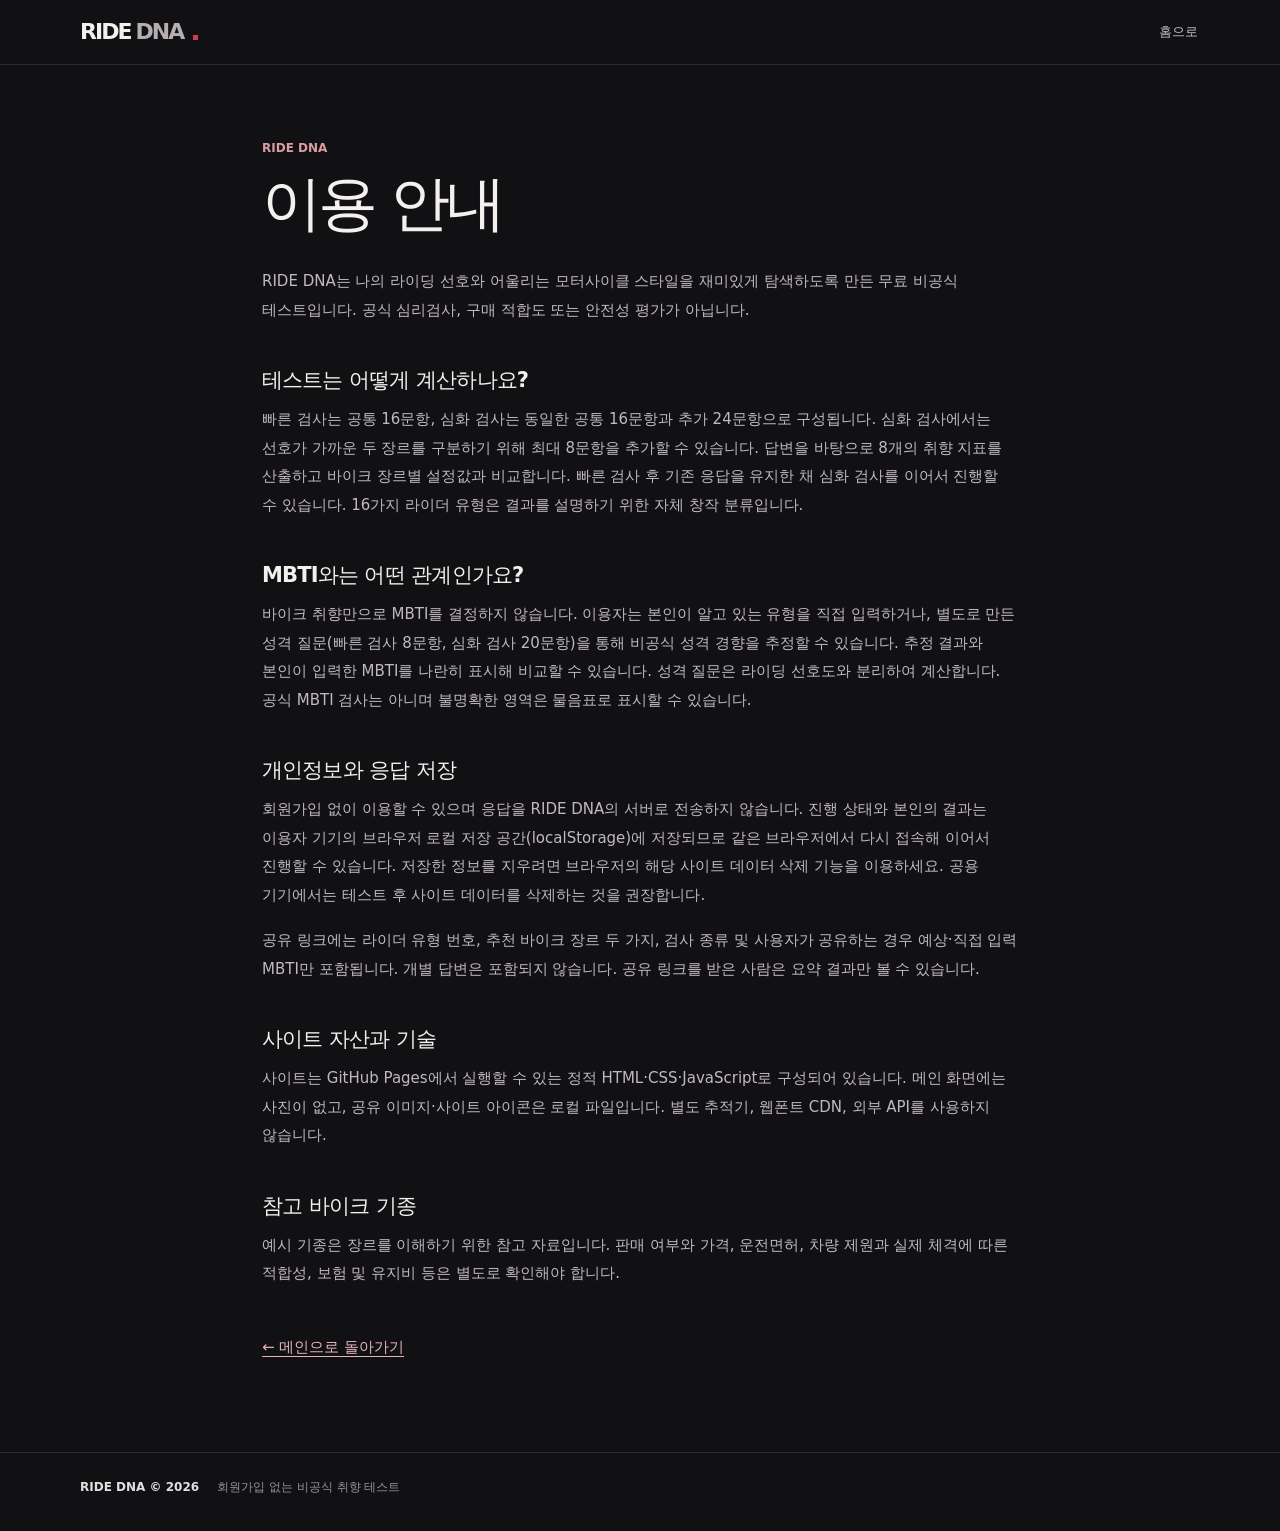
==== commit be406bb3: "update - 3 profit - 3" ====
--- a/about.html
+++ b/about.html
@@ -1,7 +1,7 @@
 <!doctype html>
 <html lang="ko"><head>
 <meta charset="utf-8"><meta name="viewport" content="width=device-width,initial-scale=1,viewport-fit=cover"><meta name="theme-color" content="#111114">
-<title>이용 안내 — RIDE DNA</title><link rel="icon" href="./assets/favicon.svg" type="image/svg+xml"><link rel="stylesheet" href="./styles.css?v=1.2.0">
+<title>이용 안내 — RIDE DNA</title><link rel="icon" href="./assets/favicon.svg" type="image/svg+xml"><link rel="stylesheet" href="./styles.css?v=1.3.0">
 <style>
 .info-page{max-width:800px;margin:0 auto;padding:76px 22px 95px}
 .info-page h1{font-size:clamp(37px,7vw,60px);line-height:1.2;letter-spacing:-.07em;margin:12px 0 28px}
@@ -12,10 +12,10 @@
 <body><header class="header"><a class="brand" href="./index.html" style="text-decoration:none">RIDE <span>DNA</span><i aria-hidden="true"></i></a><a class="header-info" href="./index.html">홈으로</a></header>
 <main class="info-page"><span class="micro-label">RIDE DNA</span><h1>이용 안내</h1>
 <p>RIDE DNA는 나의 라이딩 선호와 어울리는 모터사이클 스타일을 재미있게 탐색하도록 만든 무료 비공식 테스트입니다. 공식 심리검사, 구매 적합도 또는 안전성 평가가 아닙니다.</p>
-<h2>테스트는 어떻게 계산하나요?</h2><p>공통 질문 20개에서 선택한 답변으로 8개의 취향 지표를 산출하고, 미리 설정한 바이크 장르 특성과 비교해 두 가지 장르를 추천합니다. 점수가 비슷하면 추가 질문을 최대 4개 진행할 수 있습니다. 16가지 라이더 유형은 결과를 설명하기 위한 자체 창작 분류입니다.</p>
-<h2>MBTI와는 어떤 관계인가요?</h2><p>바이크 취향만으로 MBTI를 결정하지 않습니다. 이용자는 본인이 알고 있는 유형을 직접 입력하거나, 별도로 만든 12개 문항을 통해 비공식 성격 경향을 확인할 수 있습니다. 공식 MBTI 검사는 아니며 불명확한 영역은 물음표로 표시할 수 있습니다.</p>
+<h2>테스트는 어떻게 계산하나요?</h2><p>빠른 검사는 공통 16문항, 심화 검사는 동일한 공통 16문항과 추가 24문항으로 구성됩니다. 심화 검사에서는 선호가 가까운 두 장르를 구분하기 위해 최대 8문항을 추가할 수 있습니다. 답변을 바탕으로 8개의 취향 지표를 산출하고 바이크 장르별 설정값과 비교합니다. 빠른 검사 후 기존 응답을 유지한 채 심화 검사를 이어서 진행할 수 있습니다. 16가지 라이더 유형은 결과를 설명하기 위한 자체 창작 분류입니다.</p>
+<h2>MBTI와는 어떤 관계인가요?</h2><p>바이크 취향만으로 MBTI를 결정하지 않습니다. 이용자는 본인이 알고 있는 유형을 직접 입력하거나, 별도로 만든 성격 질문(빠른 검사 8문항, 심화 검사 20문항)을 통해 비공식 성격 경향을 추정할 수 있습니다. 추정 결과와 본인이 입력한 MBTI를 나란히 표시해 비교할 수 있습니다. 성격 질문은 라이딩 선호도와 분리하여 계산합니다. 공식 MBTI 검사는 아니며 불명확한 영역은 물음표로 표시할 수 있습니다.</p>
 <h2>개인정보와 응답 저장</h2><p>회원가입 없이 이용할 수 있으며 응답을 RIDE DNA의 서버로 전송하지 않습니다. 진행 상태와 본인의 결과는 이용자 기기의 브라우저 로컬 저장 공간(localStorage)에 저장되므로 같은 브라우저에서 다시 접속해 이어서 진행할 수 있습니다. 저장한 정보를 지우려면 브라우저의 해당 사이트 데이터 삭제 기능을 이용하세요. 공용 기기에서는 테스트 후 사이트 데이터를 삭제하는 것을 권장합니다.</p>
-<p>공유 링크에는 라이더 유형 번호, 추천 바이크 장르 두 가지와 사용자가 추가한 경우 선택형 성격 유형만 포함됩니다. 개별 답변은 포함되지 않습니다. 공유 링크를 받은 사람은 요약 결과만 볼 수 있습니다.</p>
+<p>공유 링크에는 라이더 유형 번호, 추천 바이크 장르 두 가지, 검사 종류 및 사용자가 공유하는 경우 예상·직접 입력 MBTI만 포함됩니다. 개별 답변은 포함되지 않습니다. 공유 링크를 받은 사람은 요약 결과만 볼 수 있습니다.</p>
 <h2>사이트 자산과 기술</h2><p>사이트는 GitHub Pages에서 실행할 수 있는 정적 HTML·CSS·JavaScript로 구성되어 있습니다. 메인 화면에는 사진이 없고, 공유 이미지·사이트 아이콘은 로컬 파일입니다. 별도 추적기, 웹폰트 CDN, 외부 API를 사용하지 않습니다.</p>
 <h2>참고 바이크 기종</h2><p>예시 기종은 장르를 이해하기 위한 참고 자료입니다. 판매 여부와 가격, 운전면허, 차량 제원과 실제 체격에 따른 적합성, 보험 및 유지비 등은 별도로 확인해야 합니다.</p>
 <a class="back" href="./index.html">← 메인으로 돌아가기</a></main>
--- a/styles.css
+++ b/styles.css
@@ -304,3 +304,66 @@
   .btn-primary:hover { background: var(--red); border-color: var(--red); }
 }
 [data-view="quiz"] .footer, [data-view="mbti"] .footer, [data-view="manual"] .footer { display: none; }
+
+/* v1.3.0 — Two clearly separated test paths; restrained, mobile-first. */
+.choose-screen { max-width: 940px; margin-inline: auto; padding: 32px 30px 120px; }
+.choice-nav { display:flex; justify-content:space-between; align-items:center; gap:12px; }
+.choice-nav span {font-size:12px; color:#aba2a9; font-weight:700; letter-spacing:.03em;}
+.choice-kicker { margin:clamp(58px,8vh,94px) 0 13px; font-size:13px; color:#d9a4af; }
+.choose-screen h1 { font-size:clamp(39px,6vw,66px); letter-spacing:-.067em; font-weight:770; line-height:1.18; margin:0; }
+.choose-screen h1:focus {outline:none;}
+.choice-description {margin:20px 0 36px; max-width:650px; color:#bbb2b8; font-size:16px; line-height:1.7; word-break:keep-all;}
+.mode-options { display:grid; grid-template-columns:repeat(2,minmax(0,1fr)); gap:14px; }
+.mode-card {display:flex; flex-direction:column; align-items:flex-start; min-height:275px; padding:25px; text-align:left; color:var(--ink); background:#1b1b20; border:1px solid #484047; border-radius:8px; transition:border-color .15s, background .15s, transform .15s;}
+.mode-card:hover {background:#242128;border-color:#b26775;}
+.mode-card:active { transform:translateY(1px); }
+.mode-icon {font-size:12px; color:#b7aeb3; font-variant-numeric:tabular-nums; margin-bottom:33px;}
+.mode-card strong {font-size:clamp(23px,2.6vw,30px); font-weight:720; letter-spacing:-.05em; line-height:1.3;}
+.mode-card small {font-size:14px; line-height:1.7; margin-top:9px; color:#bbb2b9; word-break:keep-all;}
+.mode-footer {width:100%;display:flex;align-items:center;justify-content:space-between;gap:10px;border-top:1px solid #454048;margin-top:auto;padding-top:20px;color:#eee2e6;font-size:13px;line-height:1.5;}
+.mode-footer b {font-size:20px;font-weight:400;color:#e0a4ae;}
+.continue-box {display:flex;align-items:center;justify-content:space-between;gap:20px; margin-top:18px;padding:18px 0;border-block:1px solid #51464f; font-size:14px;color:#e4d9df;}
+.choice-footnote {max-width:720px;font-size:13px;line-height:1.8;color:#a69ca4;margin:22px 0 0;word-break:keep-all;}
+.upgrade-strip {display:flex;align-items:center;justify-content:space-between;gap:25px; padding:26px 0; border-top:1px solid var(--line);border-bottom:1px solid var(--line);}
+.upgrade-strip strong {font-size:17px;letter-spacing:-.04em;}
+.upgrade-strip p {font-size:13px;color:#b3aab1;line-height:1.7;margin:8px 0 0;}
+.upgrade-strip .btn-ghost {white-space:nowrap;min-height:48px;}
+.result-insight {font-size:13px;line-height:1.7;color:#c6b7be;padding:15px 0 4px;margin:0;}
+.deep-analysis {margin:20px 0 10px;padding:21px 22px;background:#1b1a1e;border-left:2px solid #ba6572;}
+.deep-analysis strong {font-size:15px;}
+.deep-analysis p {font-size:13px;line-height:1.8;color:#c1b6bd;margin:10px 0 0;}
+.mbti-info {min-width:0;flex:1;}
+.mbti-summary {margin:21px 0 0;display:grid;gap:0;border-block:1px solid #4b424a;}
+.mbti-summary-row {display:grid;grid-template-columns:102px minmax(0,1fr);align-items:baseline;column-gap:18px;row-gap:5px;padding:15px 0;border-bottom:1px solid #302b32;}
+.mbti-summary-row:last-child {border-bottom:0;}
+.mbti-summary-row >span {font-size:13px;color:#afa6ad;}
+.mbti-summary-row strong {font-size:26px;font-weight:760;color:#f5eff1;letter-spacing:.025em;}
+.mbti-summary-row small {grid-column:2;font-size:12px;color:#a79ca3;line-height:1.6;}
+.mbti-comparison {margin:15px 0 0!important;padding:11px 13px;border-radius:5px;background:#29252a;color:#e5d9de!important;font-size:12px!important;line-height:1.6!important;}
+.mbti-actions {min-width:215px;}
+.mbti-actions .btn-primary {font-size:14px;padding:13px 17px;min-height:51px;}
+.mbti-actions .btn-ghost {min-height:51px;}
+@media(max-width:760px){
+ .choose-screen {padding:17px 20px 65px;}
+ .choice-kicker {margin:52px 0 11px;}
+ .choose-screen h1 {font-size:clamp(37px,9.4vw,46px);}
+ .choice-description {font-size:14px;line-height:1.75;margin:16px 0 25px;}
+ .mode-options {grid-template-columns:1fr;gap:11px;}
+ .mode-card {min-height:0;padding:19px 19px 16px;}
+ .mode-icon {margin-bottom:16px;}
+ .mode-card strong {font-size:23px;}
+ .mode-card small {font-size:13px; margin-top:5px;}
+ .mode-footer {margin-top:19px;padding-top:12px;font-size:12px;}
+ .continue-box {align-items:flex-start;flex-direction:column;gap:10px;font-size:13px;}
+ .continue-box .btn-ghost {width:100%;}
+ .choice-footnote {font-size:12px;margin-top:18px;}
+ .upgrade-strip {flex-direction:column;align-items:stretch;gap:17px;}
+ .upgrade-strip .btn-ghost {width:100%;}
+ .mbti-actions {display:grid;grid-template-columns:1fr;min-width:0;gap:9px;}
+ .mbti-actions .btn-primary,.mbti-actions .btn-ghost {width:100%;font-size:14px;min-height:52px;}
+ .mbti-summary-row {grid-template-columns:94px minmax(0,1fr);column-gap:12px;}
+ .mbti-summary-row strong {font-size:25px;}
+}
+@media(max-width:360px){.choose-screen{padding-inline:16px}.choice-kicker{margin-top:32px}.choose-screen h1{font-size:36px}.mode-card{padding:17px}}
+@media(orientation:landscape) and (max-height:480px){.choice-kicker{margin-top:14px}.choose-screen{padding-top:12px}.mode-card{min-height:185px}.mode-icon{margin-bottom:12px}}
+@media(prefers-reduced-motion:reduce){.mode-card{transition:none}}
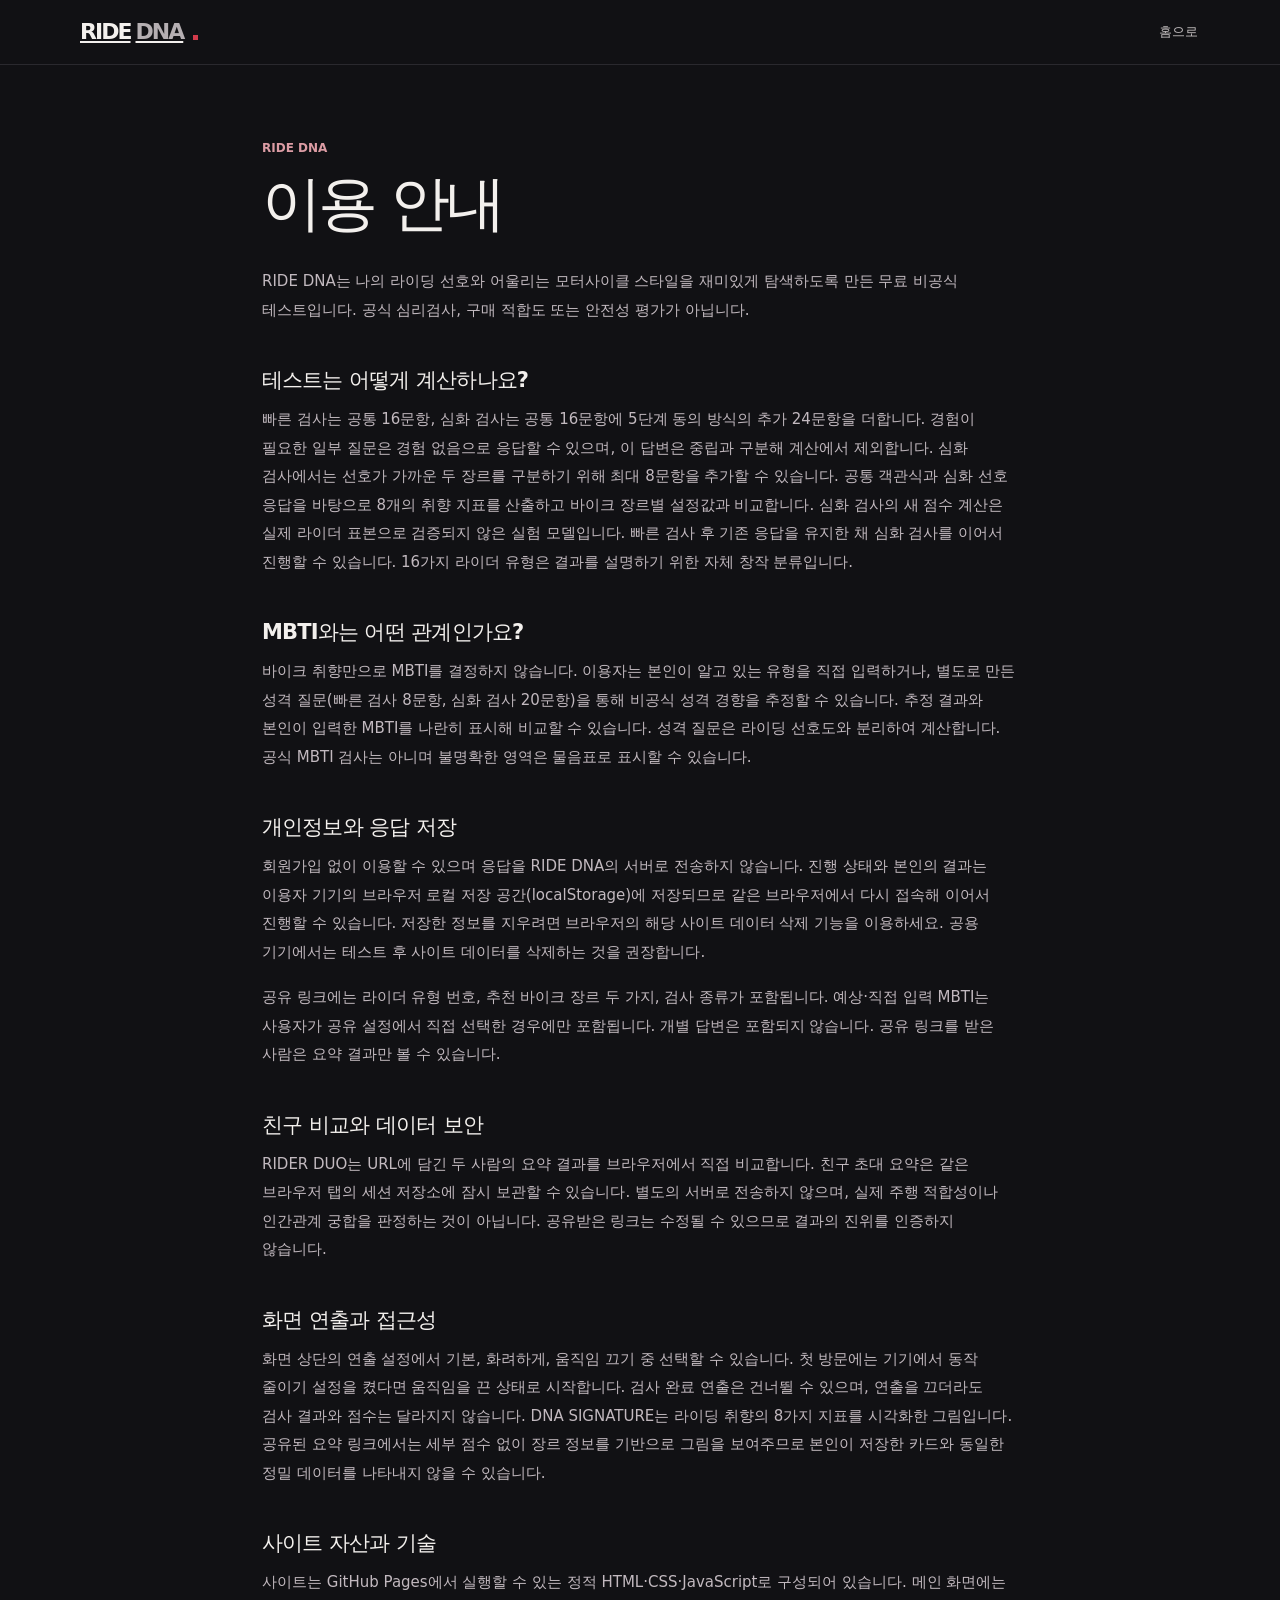
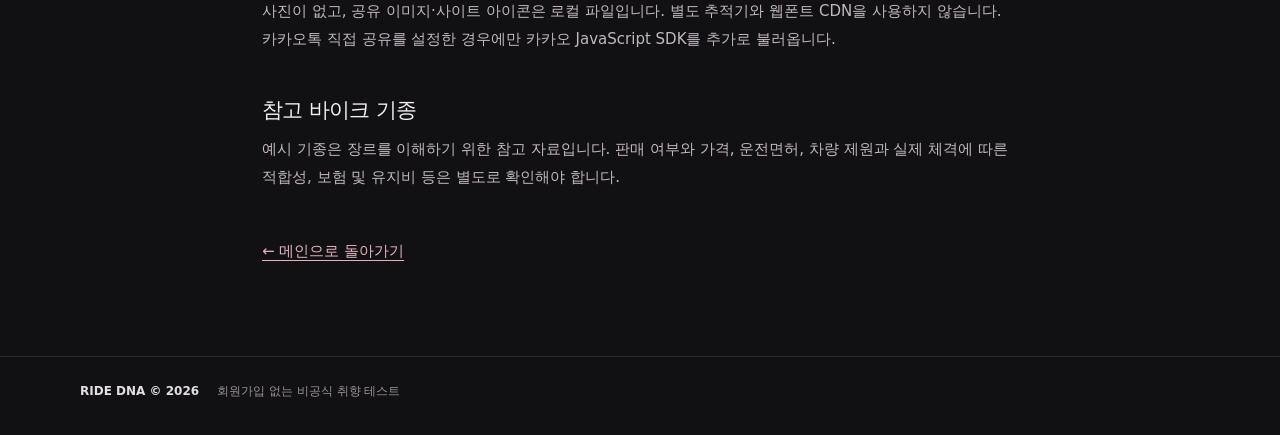
==== commit 120547a9: "update - 11.23 profit - 11.23" ====
--- a/about.html
+++ b/about.html
@@ -1,22 +1,18 @@
 <!doctype html>
 <html lang="ko"><head>
-<meta charset="utf-8"><meta name="viewport" content="width=device-width,initial-scale=1,viewport-fit=cover"><meta name="theme-color" content="#111114">
-<title>이용 안내 — RIDE DNA</title><link rel="icon" href="./assets/favicon.svg" type="image/svg+xml"><link rel="stylesheet" href="./styles.css?v=1.3.0">
-<style>
-.info-page{max-width:800px;margin:0 auto;padding:76px 22px 95px}
-.info-page h1{font-size:clamp(37px,7vw,60px);line-height:1.2;letter-spacing:-.07em;margin:12px 0 28px}
-.info-page h2{font-size:21px;margin:42px 0 11px;letter-spacing:-.04em}
-.info-page p{font-size:15px;line-height:1.9;color:#c2b9bf;margin:0 0 17px;word-break:keep-all}
-.info-page .back{display:inline-block;margin-top:33px;font-size:15px;color:#e6b3bc;text-underline-offset:4px}
-</style></head>
-<body><header class="header"><a class="brand" href="./index.html" style="text-decoration:none">RIDE <span>DNA</span><i aria-hidden="true"></i></a><a class="header-info" href="./index.html">홈으로</a></header>
+<meta charset="utf-8"><meta name="viewport" content="width=device-width,initial-scale=1,viewport-fit=cover"><meta http-equiv="Content-Security-Policy" content="default-src 'self'; base-uri 'self'; object-src 'none'; script-src 'self'; style-src 'self'; img-src 'self' data:; connect-src 'self'; form-action 'self'; upgrade-insecure-requests"><meta name="theme-color" content="#111114">
+<title>이용 안내 — RIDE DNA</title><link rel="icon" href="./assets/favicon.svg" type="image/svg+xml"><link rel="stylesheet" href="./styles.css?v=1.6.0">
+<link rel="stylesheet" href="./about.css?v=1.6.0"></head>
+<body><header class="header"><a class="brand" href="./index.html" >RIDE <span>DNA</span><i aria-hidden="true"></i></a><a class="header-info" href="./index.html">홈으로</a></header>
 <main class="info-page"><span class="micro-label">RIDE DNA</span><h1>이용 안내</h1>
 <p>RIDE DNA는 나의 라이딩 선호와 어울리는 모터사이클 스타일을 재미있게 탐색하도록 만든 무료 비공식 테스트입니다. 공식 심리검사, 구매 적합도 또는 안전성 평가가 아닙니다.</p>
-<h2>테스트는 어떻게 계산하나요?</h2><p>빠른 검사는 공통 16문항, 심화 검사는 동일한 공통 16문항과 추가 24문항으로 구성됩니다. 심화 검사에서는 선호가 가까운 두 장르를 구분하기 위해 최대 8문항을 추가할 수 있습니다. 답변을 바탕으로 8개의 취향 지표를 산출하고 바이크 장르별 설정값과 비교합니다. 빠른 검사 후 기존 응답을 유지한 채 심화 검사를 이어서 진행할 수 있습니다. 16가지 라이더 유형은 결과를 설명하기 위한 자체 창작 분류입니다.</p>
+<h2>테스트는 어떻게 계산하나요?</h2><p>빠른 검사는 공통 16문항, 심화 검사는 공통 16문항에 5단계 동의 방식의 추가 24문항을 더합니다. 경험이 필요한 일부 질문은 경험 없음으로 응답할 수 있으며, 이 답변은 중립과 구분해 계산에서 제외합니다. 심화 검사에서는 선호가 가까운 두 장르를 구분하기 위해 최대 8문항을 추가할 수 있습니다. 공통 객관식과 심화 선호 응답을 바탕으로 8개의 취향 지표를 산출하고 바이크 장르별 설정값과 비교합니다. 심화 검사의 새 점수 계산은 실제 라이더 표본으로 검증되지 않은 실험 모델입니다. 빠른 검사 후 기존 응답을 유지한 채 심화 검사를 이어서 진행할 수 있습니다. 16가지 라이더 유형은 결과를 설명하기 위한 자체 창작 분류입니다.</p>
 <h2>MBTI와는 어떤 관계인가요?</h2><p>바이크 취향만으로 MBTI를 결정하지 않습니다. 이용자는 본인이 알고 있는 유형을 직접 입력하거나, 별도로 만든 성격 질문(빠른 검사 8문항, 심화 검사 20문항)을 통해 비공식 성격 경향을 추정할 수 있습니다. 추정 결과와 본인이 입력한 MBTI를 나란히 표시해 비교할 수 있습니다. 성격 질문은 라이딩 선호도와 분리하여 계산합니다. 공식 MBTI 검사는 아니며 불명확한 영역은 물음표로 표시할 수 있습니다.</p>
 <h2>개인정보와 응답 저장</h2><p>회원가입 없이 이용할 수 있으며 응답을 RIDE DNA의 서버로 전송하지 않습니다. 진행 상태와 본인의 결과는 이용자 기기의 브라우저 로컬 저장 공간(localStorage)에 저장되므로 같은 브라우저에서 다시 접속해 이어서 진행할 수 있습니다. 저장한 정보를 지우려면 브라우저의 해당 사이트 데이터 삭제 기능을 이용하세요. 공용 기기에서는 테스트 후 사이트 데이터를 삭제하는 것을 권장합니다.</p>
-<p>공유 링크에는 라이더 유형 번호, 추천 바이크 장르 두 가지, 검사 종류 및 사용자가 공유하는 경우 예상·직접 입력 MBTI만 포함됩니다. 개별 답변은 포함되지 않습니다. 공유 링크를 받은 사람은 요약 결과만 볼 수 있습니다.</p>
-<h2>사이트 자산과 기술</h2><p>사이트는 GitHub Pages에서 실행할 수 있는 정적 HTML·CSS·JavaScript로 구성되어 있습니다. 메인 화면에는 사진이 없고, 공유 이미지·사이트 아이콘은 로컬 파일입니다. 별도 추적기, 웹폰트 CDN, 외부 API를 사용하지 않습니다.</p>
+<p>공유 링크에는 라이더 유형 번호, 추천 바이크 장르 두 가지, 검사 종류가 포함됩니다. 예상·직접 입력 MBTI는 사용자가 공유 설정에서 직접 선택한 경우에만 포함됩니다. 개별 답변은 포함되지 않습니다. 공유 링크를 받은 사람은 요약 결과만 볼 수 있습니다.</p>
+<h2>친구 비교와 데이터 보안</h2><p>RIDER DUO는 URL에 담긴 두 사람의 요약 결과를 브라우저에서 직접 비교합니다. 친구 초대 요약은 같은 브라우저 탭의 세션 저장소에 잠시 보관할 수 있습니다. 별도의 서버로 전송하지 않으며, 실제 주행 적합성이나 인간관계 궁합을 판정하는 것이 아닙니다. 공유받은 링크는 수정될 수 있으므로 결과의 진위를 인증하지 않습니다.</p>
+<h2>화면 연출과 접근성</h2><p>화면 상단의 연출 설정에서 기본, 화려하게, 움직임 끄기 중 선택할 수 있습니다. 첫 방문에는 기기에서 동작 줄이기 설정을 켰다면 움직임을 끈 상태로 시작합니다. 검사 완료 연출은 건너뛸 수 있으며, 연출을 끄더라도 검사 결과와 점수는 달라지지 않습니다. DNA SIGNATURE는 라이딩 취향의 8가지 지표를 시각화한 그림입니다. 공유된 요약 링크에서는 세부 점수 없이 장르 정보를 기반으로 그림을 보여주므로 본인이 저장한 카드와 동일한 정밀 데이터를 나타내지 않을 수 있습니다.</p>
+<h2>사이트 자산과 기술</h2><p>사이트는 GitHub Pages에서 실행할 수 있는 정적 HTML·CSS·JavaScript로 구성되어 있습니다. 메인 화면에는 사진이 없고, 공유 이미지·사이트 아이콘은 로컬 파일입니다. 별도 추적기와 웹폰트 CDN을 사용하지 않습니다. 카카오톡 직접 공유를 설정한 경우에만 카카오 JavaScript SDK를 추가로 불러옵니다.</p>
 <h2>참고 바이크 기종</h2><p>예시 기종은 장르를 이해하기 위한 참고 자료입니다. 판매 여부와 가격, 운전면허, 차량 제원과 실제 체격에 따른 적합성, 보험 및 유지비 등은 별도로 확인해야 합니다.</p>
 <a class="back" href="./index.html">← 메인으로 돌아가기</a></main>
 <footer class="footer"><span>RIDE DNA © 2026</span><p>회원가입 없는 비공식 취향 테스트</p></footer>
--- a/styles.css
+++ b/styles.css
@@ -367,3 +367,244 @@
 @media(max-width:360px){.choose-screen{padding-inline:16px}.choice-kicker{margin-top:32px}.choose-screen h1{font-size:36px}.mode-card{padding:17px}}
 @media(orientation:landscape) and (max-height:480px){.choice-kicker{margin-top:14px}.choose-screen{padding-top:12px}.mode-card{min-height:185px}.mode-icon{margin-bottom:12px}}
 @media(prefers-reduced-motion:reduce){.mode-card{transition:none}}
+
+/* RIDE DNA v1.4.0 / SOCIAL RIDER — compact game-style UI, native mobile controls */
+:root { --dna-teal:#507a86; --dna-amber:#ffd728; }
+.result-actions { display:flex; gap:10px; flex-wrap:wrap; }
+.duo-entry {width:100%;margin:12px 0 0;min-height:66px;display:flex;align-items:center;justify-content:space-between;gap:15px;padding:13px 17px;text-align:left;background:#1e2025;border:1px solid #3a434b;border-radius:7px;color:var(--ink);}
+.duo-entry:hover {border-color:var(--dna-teal);background:#22252b;}
+.duo-entry strong {display:block;font-size:15px;line-height:1.4;letter-spacing:-.03em;}
+.duo-entry small {display:block;font-size:12px;line-height:1.5;color:#b4bbc3;margin-top:3px;}
+.duo-entry>span:last-child {font-size:22px;color:#dfb6bb;}
+.share-dialog,.studio-dialog {color:var(--ink);background:#18191e;border:1px solid #414049;border-radius:13px;width:min(94vw,440px);max-height:min(94dvh,870px);padding:22px;box-shadow:0 24px 70px rgba(0,0,0,.72);overscroll-behavior:contain;}
+.share-dialog::backdrop,.studio-dialog::backdrop {background:rgba(1,2,5,.77);backdrop-filter:blur(6px);}
+.sheet-top {display:flex;justify-content:space-between;align-items:flex-start;gap:10px;margin-bottom:22px;}
+.sheet-top h2 {font-size:23px;letter-spacing:-.055em;line-height:1.22;margin:8px 0 0;}
+.sheet-close {width:44px;height:44px;background:#26272d;border:1px solid #4b4b53;border-radius:9px;font-size:26px;line-height:1;color:#eeeaee;flex-shrink:0;}
+.share-mini {display:grid;gap:7px;padding:20px 18px;background:#101115;border-left:3px solid var(--red);border-radius:4px;margin-bottom:18px;}
+.share-mini span {font-size:12px;color:#aaa5af;}
+.share-mini strong {font-size:clamp(24px,6vw,31px);font-weight:760;line-height:1.25;letter-spacing:-.06em;word-break:keep-all;}
+.share-mini small {font-size:13px;color:#e6a1a9;line-height:1.5;}
+.sheet-toggle {display:flex;align-items:center;gap:12px;min-height:56px;padding:9px 2px;font-size:14px;cursor:pointer;}
+.sheet-toggle input {width:20px;height:20px;accent-color:var(--red);flex-shrink:0;}
+.sheet-toggle span {font-weight:590;line-height:1.4;}
+.sheet-toggle small {display:block;font-size:12px;color:#b9b0b9;font-weight:400;margin-top:4px;line-height:1.4;}
+.share-option {min-height:54px;display:flex;align-items:center;justify-content:center;gap:9px;width:100%;padding:11px 12px;border:1px solid #4a4650;border-radius:7px;background:#25252c;font-size:14px;font-weight:690;}
+.share-option:hover {background:#2b2b33;}
+.share-option.kakao {background:#fee500;border-color:#fee500;color:#221e0d;margin:13px 0 10px;font-size:15px;}
+.kakao-mark {display:grid;place-items:center;border-radius:100%;background:#302b17;color:#302b17;width:20px;height:17px;position:relative;font-size:0;}
+.kakao-mark::after{content:' ';position:absolute;bottom:-4px;left:4px;border-top:7px solid #302b17;border-right:7px solid transparent;}
+.share-option-grid {display:grid;grid-template-columns:1fr 1fr;gap:9px;}
+.share-suboption {width:100%;min-height:47px;margin-top:12px;background:transparent;border:0;border-top:1px solid #3c3a42;color:#e4d9e0;font-size:14px;text-align:left;padding:16px 4px 4px;}
+.share-dialog .feedback,.studio-dialog .feedback {min-height:0;margin:12px 0 0;color:#f1b2bb;line-height:1.55;font-size:12px;word-break:break-word;overflow-wrap:anywhere;}
+.studio-dialog {width:min(96vw,795px);max-height:94dvh;overflow-y:auto;}
+.studio-layout {display:grid;grid-template-columns:minmax(0,.9fr) minmax(0,1.1fr);gap:24px;align-items:start;}
+.studio-preview {min-width:0;display:flex;align-items:center;justify-content:center;background:#0e0e12;border:1px solid #39383f;padding:11px;border-radius:8px;}
+.studio-preview canvas {max-width:100%;width:auto;height:auto;max-height:470px;object-fit:contain;display:block;}
+.studio-controls fieldset {margin:0 0 17px;padding:0;border:0;}
+.studio-controls legend {font-size:14px;font-weight:650;margin:0 0 12px;}
+.studio-radios {display:grid;grid-template-columns:1fr;gap:7px;}
+.studio-radios label {display:flex;align-items:center;gap:9px;background:#23242a;border:1px solid #3d3d45;padding:11px 13px;border-radius:6px;min-height:45px;font-size:13px;cursor:pointer;}
+.studio-radios input {accent-color:var(--red);width:17px;height:17px;}
+.studio-save {display:grid;gap:9px;margin-top:16px;}
+.studio-save button {width:100%;min-height:52px;}
+.duo-screen {max-width:980px;margin:0 auto;padding:29px 28px 96px;}
+.duo-head {display:flex;align-items:center;justify-content:space-between;color:#adabb4;font-size:12px;letter-spacing:.05em;}
+.duo-screen .choice-kicker{margin-top:45px;}
+.duo-screen h1{font-size:clamp(38px,5.6vw,70px);letter-spacing:-.075em;line-height:1.16;margin:0;}
+.duo-pair{display:grid;grid-template-columns:minmax(0,1fr) 28px minmax(0,1fr);align-items:center;gap:10px;}
+.duo-person{padding:22px 20px;min-width:0;min-height:169px;background:#1c1d23;border:1px solid #3c3c45;border-radius:8px;}
+.duo-person>span {font-size:11px;color:#c1b5c0;letter-spacing:.07em;}
+.duo-person h2{font-size:clamp(21px,3.2vw,28px);line-height:1.3;letter-spacing:-.06em;margin:18px 0 10px;word-break:keep-all;}
+.duo-person p{font-size:12px;line-height:1.55;color:#d78c96;margin:0;word-break:keep-all;}
+.duo-versus{text-align:center;font-size:26px;color:#dc9ca5;}
+.duo-findings{margin:23px 0 13px;padding:23px;background:#202126;border-left:3px solid var(--dna-teal);border-radius:5px;}
+.duo-findings h2{font-size:clamp(20px,3vw,26px);line-height:1.4;letter-spacing:-.05em;margin:0 0 10px;word-break:keep-all;}
+.duo-findings p{font-size:14px;color:#c8c4cb;line-height:1.8;margin:0 0 16px;}
+.duo-chips{display:flex;flex-wrap:wrap;gap:7px;}
+.duo-chips span{font-size:12px;border:1px solid #525058;border-radius:4px;padding:6px 8px;color:#dfd6de;}
+.duo-bottom{margin-top:23px;min-width:min(100%,340px);}
+@media(max-width:760px){
+ .result-actions{display:grid;grid-template-columns:1fr 1fr;gap:8px;}
+ .result-actions button{font-size:13px;padding:11px 9px;min-width:0;}
+ .share-dialog,.studio-dialog{width:100%;max-width:none;margin:auto 0 0;border-radius:18px 18px 0 0;max-height:92dvh;padding:21px 20px calc(22px + env(safe-area-inset-bottom));}
+ .share-dialog::backdrop,.studio-dialog::backdrop{background:rgba(0,0,0,.76);}
+ .studio-layout{display:flex;flex-direction:column;gap:15px;}
+ .studio-preview{width:100%;min-height:140px;}
+ .studio-preview canvas{max-height:30dvh;}
+ .studio-controls{width:100%;}
+ .studio-radios{grid-template-columns:repeat(3,minmax(0,1fr));}
+ .studio-radios label{padding:10px 7px;font-size:11px;min-height:46px;}
+ .duo-screen{padding:18px 20px 64px;}
+ .duo-screen .choice-kicker{margin-top:36px;}
+ .duo-screen h1{font-size:clamp(35px,9vw,45px);}
+ .duo-screen .choice-description{font-size:13px;}
+ .duo-person{padding:16px 12px;min-height:140px;}
+ .duo-person h2{font-size:20px;margin-top:12px;}
+ .duo-person p{font-size:11px;}
+ .duo-pair{grid-template-columns:minmax(0,1fr) 18px minmax(0,1fr);gap:5px;}
+ .duo-versus{font-size:18px;}
+ .duo-findings{padding:18px;}
+ .duo-bottom{width:100%;}
+}
+@media(max-width:360px){.share-dialog,.studio-dialog{padding-inline:16px}.studio-radios label{font-size:10px;padding-inline:5px}.duo-screen{padding-inline:16px}.duo-person{padding-inline:9px}.duo-person h2{font-size:18px}}
+@media(orientation:landscape) and (max-height:480px){
+ .share-dialog,.studio-dialog{width:min(760px,96vw);border-radius:11px;margin:auto;max-height:96dvh;}
+ .studio-layout{display:grid;grid-template-columns:minmax(0,1fr) minmax(0,1.2fr);}
+ .studio-preview canvas{max-height:70dvh;}
+ .duo-screen .choice-kicker{margin-top:12px;}
+ .duo-person{min-height:105px;}
+}
+
+.kakao-info{font-size:12px;line-height:1.6;color:#b8b1b9;margin:14px 0 10px;padding:11px 12px;background:#25252a;border-radius:6px;}
+
+/* v1.5 / Deep preference scale. Retain the original quick-test choice UI. */
+.answers.scale-mode { grid-template-columns: repeat(5,minmax(0,1fr)); gap: 8px; }
+.scale-mode .scale-answer { display: flex; align-items: center; justify-content: center; min-height: 88px; text-align: center; padding: 12px 7px; font-size: 14px; line-height: 1.42; border-radius: 7px; }
+.scale-mode .scale-answer::after, .scale-mode .skip-experience::after { display: none; }
+.scale-mode .scale-answer.chosen { background: #482930; border-color: #eb8793; box-shadow: inset 0 0 0 1px #eb8793; }
+.scale-mode .skip-experience { grid-column: 1/-1; text-align: center; justify-content: center; min-height: 44px; padding: 10px 14px; font-size: 13px; color: #b9adb3; background: #18181b; border-style: dashed; }
+.scale-mode .skip-experience.chosen { background: #382930; border-style: solid; color: #fff; }
+@media (max-width:760px){
+ .answers.scale-mode { grid-template-columns: 1fr; gap: 7px; }
+ .scale-mode .scale-answer { min-height: 51px; justify-content: flex-start; text-align: left; padding: 11px 18px; font-size: 15px; }
+ .scale-mode .skip-experience { min-height: 45px; justify-content: flex-start; text-align: left; }
+}
+@media (max-width:360px), (max-height:640px) and (orientation:portrait){
+ .quiz-body { margin-top: 18px; margin-bottom: 14px; }
+ .quiz-body h2 { font-size: clamp(23px,6.7vw,29px); }
+ .question-hint { margin-bottom: 14px; }
+ .scale-mode .scale-answer { min-height: 46px; padding-block: 9px; }
+}
+@media (orientation: landscape) and (max-height:480px){
+ .answers.scale-mode { grid-template-columns: repeat(5,minmax(0,1fr)); gap: 7px; }
+ .scale-mode .scale-answer { min-height: 61px; padding: 9px 6px; font-size: 12px; }
+ .scale-mode .skip-experience { min-height: 41px; }
+}
+
+
+/* v1.6.0 KINETIC NOIR — presentation-only motion; scoring code remains unchanged. */
+.header-controls {display:flex;align-items:center;gap:18px;}
+.motion-settings-toggle {display:inline-flex;align-items:center;gap:8px;border:1px solid #403a43;border-radius:5px;background:#202024;color:#e9dce1;min-height:38px;padding:6px 11px;font-size:12px;font-weight:690;}
+.motion-settings-toggle:hover {border-color:#b56d79;background:#29232a;}
+.motion-led {width:7px;height:7px;border-radius:50%;background:#e76d7d;box-shadow:0 0 0 3px #502a35;}
+html[data-motion="off"] .motion-led{background:#77747a;box-shadow:none;}
+.motion-dialog {width:min(92vw,450px);max-height:90dvh;overflow:auto;border:1px solid #59434d;border-radius:13px;background:#19191f;color:var(--ink);padding:24px;box-shadow:0 25px 75px #000c;}
+.motion-dialog::backdrop {background:#030305c9;}
+.motion-description {font-size:14px;line-height:1.65;color:#cfc2c8;margin:0 0 19px;}
+.motion-choices {border:0;padding:0;margin:0;display:grid;gap:8px;}
+.motion-choices legend {font-weight:710;font-size:13px;margin-bottom:10px;}
+.motion-choices label {display:flex;align-items:center;gap:12px;padding:11px 13px;min-height:67px;background:#222128;border:1px solid #453c45;border-radius:7px;cursor:pointer;}
+.motion-choices label:has(input:checked) {border-color:#df6b7a;background:#38252e;}
+.motion-choices input {accent-color:var(--red);width:19px;height:19px;flex-shrink:0;}
+.motion-choices strong {display:block;font-size:14px;}
+.motion-choices small {display:block;margin-top:4px;color:#bdb1ba;font-size:12px;line-height:1.35;}
+.motion-note {font-size:12px;line-height:1.6;color:#bfb1b9;margin:15px 0;}
+.motion-done {width:100%;}
+
+/* The data signature is derived from eight axis values, never a random graphic. */
+.result-hero-grid {display:grid;grid-template-columns:minmax(0,1fr) minmax(210px,270px);gap:clamp(26px,6vw,68px);align-items:center;}
+.result-hero-copy {min-width:0;}
+.dna-signature {position:relative;border:1px solid #57404a;background:radial-gradient(circle at 50% 45%,#28212a 0,#19191f 72%);border-radius:9px;padding:16px 15px 13px;min-width:0;overflow:hidden;}
+.signature-label {display:flex;justify-content:space-between;align-items:center;color:#f2acb7;font-size:10px;font-weight:760;letter-spacing:.14em;}
+.signature-label i{display:block;height:2px;width:23px;background:#d85467;}
+.dna-svg {width:100%;height:auto;max-height:248px;display:block;margin:auto;overflow:visible;}
+.signature-footnote {display:block;text-align:center;color:#aca0aa;font-size:11px;line-height:1.45;}
+.dna-signature svg * {vector-effect:non-scaling-stroke;}
+
+/* Cinematic result reveal: a brief, skip-able overlay, only after new tests. */
+.reveal-overlay {position:fixed;inset:0;z-index:90;display:grid;place-items:center;overflow:auto;padding:clamp(15px,4vh,36px) 20px;background:radial-gradient(ellipse at 52% 42%,#2c1621 0,#101115 63%,#0b0b0f 100%);color:#fff;isolation:isolate;}
+.reveal-overlay::before,.reveal-overlay::after {content:'';position:absolute;inset:-40%;pointer-events:none;z-index:-1;opacity:.28;transform:rotate(-18deg);background:repeating-linear-gradient(90deg,transparent 0,transparent 96px,#e453650f 97px,#e453650f 99px,transparent 100px);}
+.reveal-overlay::after {opacity:.15;transform:rotate(20deg);}
+.reveal-inner {width:min(100%,640px);display:flex;flex-direction:column;align-items:center;text-align:center;}
+.reveal-overline {font-size:11px;letter-spacing:.2em;color:#edbdc6;font-weight:730;}
+.reveal-signature-svg {width:min(42dvh,210px);min-width:130px;max-height:40dvh;margin:clamp(5px,2vh,26px) auto;}
+.reveal-rule {height:2px;width:min(280px,60vw);margin:5px auto 20px;background:#50303d;overflow:hidden;}
+.reveal-rule i {display:block;background:#f08091;height:100%;width:100%;transform-origin:left;}
+.reveal-inner h2 {margin:0 0 10px;font-size:clamp(15px,2.6vw,22px);font-weight:600;color:#d7c6cd;}
+.reveal-type {margin:0;font-size:clamp(36px,7vw,70px);line-height:1.21;letter-spacing:-.08em;font-weight:820;word-break:keep-all;}
+.reveal-genre {margin:13px 0 19px;font-size:15px;color:#f09da9;font-weight:660;}
+.reveal-skip {border:1px solid #85616f;color:#fff;background:#39202d;border-radius:5px;padding:10px 20px;min-height:44px;font-size:13px;font-weight:680;}
+.reveal-skip:hover {background:#5a2a3a;}
+
+/* Animate only GPU-friendly opacity/transform (and tiny decorative SVG strokes). */
+html:not([data-motion="off"]) .hero-overline {animation:dnaRise .46s ease-out both;}
+html:not([data-motion="off"]) .hero h1 {animation:dnaRise .66s cubic-bezier(.2,.8,.2,1) .08s both;}
+html:not([data-motion="off"]) .hero-sub {animation:dnaRise .58s ease-out .13s both;}
+html:not([data-motion="off"]) .hero-start {animation:dnaRise .48s ease-out .19s both;}
+html:not([data-motion="off"]) .hero-start:hover .cta-arrow {transform:translate(3px,-3px);}
+.cta-arrow {display:inline-block;transition:transform .18s ease;}
+html:not([data-motion="off"]) .mode-card {transition:background .18s,border-color .18s,transform .2s ease,box-shadow .2s ease;}
+html:not([data-motion="off"]) .mode-card:hover {transform:translateY(-3px);box-shadow:0 15px 30px #0004;}
+html:not([data-motion="off"]) .answer {transition:transform .13s ease,background .14s,border-color .14s,box-shadow .14s;}
+html:not([data-motion="off"]) .answer:active {transform:scale(.987);}
+html:not([data-motion="off"]) .answer.chosen {box-shadow:inset 0 0 0 1px #d96a78,0 0 0 2px #e96b7a18;}
+html:not([data-motion="off"]) .answer.chosen::after {animation:dnaDot .22s ease-out;}
+html:not([data-motion="off"]) .quiz-body.question-entering {animation:dnaQuestionIn .24s cubic-bezier(.2,.8,.2,1) both;}
+html:not([data-motion="off"]) .quiz-body.question-leaving {animation:dnaQuestionOut .16s ease-in both;pointer-events:none;}
+html:not([data-motion="off"]) .screen.motion-scene-enter:not(.quiz-screen) {animation:dnaSceneIn .34s ease-out both;}
+.progress-track {position:relative;}
+.progress-track > span {position:relative;transition:width .28s cubic-bezier(.18,.73,.23,1);}
+.progress-track > span::after {content:'';display:block;position:absolute;right:0;top:-3px;height:9px;width:21px;background:#f69cac;filter:blur(3px);opacity:0;}
+html:not([data-motion="off"]) .progress-track.is-advancing > span::after {animation:dnaProgressLight .48s ease-out both;}
+html:not([data-motion="off"]) .reveal-overlay {animation:dnaRevealBg .26s ease-out both;}
+html:not([data-motion="off"]) .reveal-signature-svg {animation:dnaSignatureIn .9s cubic-bezier(.2,.7,.25,1) .08s both;}
+html:not([data-motion="off"]) .reveal-rule i {animation:dnaRule .66s ease-out .12s both;}
+html:not([data-motion="off"]) .reveal-type {animation:dnaTitleIn .56s cubic-bezier(.14,.89,.35,1) .34s both;}
+html:not([data-motion="off"]) .reveal-genre {animation:dnaRise .4s ease-out .64s both;}
+html:not([data-motion="off"]) .reveal-skip {animation:dnaRise .4s ease-out .72s both;}
+html:not([data-motion="off"]) .signature-shape {stroke-dasharray:680;stroke-dashoffset:680;animation:dnaDraw 1.05s ease-out .12s both;}
+html:not([data-motion="off"]) .signature-dot {animation:dnaDot .35s ease-out .5s both;transform-origin:center;}
+html:not([data-motion="off"]) #result-details[open] .bar-fill,
+html:not([data-motion="off"]) #result-details[open] .axis-track i {transform-origin:left;animation:dnaFill .62s cubic-bezier(.17,.73,.28,1) both;}
+html:not([data-motion="off"]) #result-details[open] .genre-row:nth-child(2n) .bar-fill {animation-delay:.09s;}
+html:not([data-motion="off"]) .duo-screen.motion-scene-enter .duo-person:first-child {animation:dnaLeft .5s ease-out both;}
+html:not([data-motion="off"]) .duo-screen.motion-scene-enter .duo-person:last-child {animation:dnaRight .5s ease-out both;}
+html[data-motion="full"] .dna-signature {box-shadow:inset 0 0 30px #c9405020,0 8px 38px #0007;}
+html[data-motion="full"] .result-header h1 {text-shadow:0 0 28px #df536321;}
+html[data-motion="full"] .reveal-overlay::before {animation:dnaSweep 2.8s linear infinite;}
+html[data-motion="full"] .reveal-overlay::after {animation:dnaSweep 3.6s linear infinite reverse;}
+html[data-motion="full"] .reveal-signature-svg {filter:drop-shadow(0 0 19px #e43b4d66);}
+html[data-motion="full"] .answer.chosen {box-shadow:inset 0 0 0 1px #e56c7e,0 0 18px #dc43502b;}
+@keyframes dnaRise {from{opacity:0;transform:translateY(13px);}to{opacity:1;transform:translateY(0);}}
+@keyframes dnaQuestionIn {from{opacity:.25;transform:translateX(13px);}to{opacity:1;transform:translateX(0);}}
+@keyframes dnaQuestionOut {from{opacity:1;transform:translateX(0);}to{opacity:.15;transform:translateX(-12px);}}
+@keyframes dnaSceneIn {from{opacity:.25;transform:translateY(8px);}to{opacity:1;transform:translateY(0);}}
+@keyframes dnaRevealBg {from{opacity:0;}to{opacity:1;}}
+@keyframes dnaSignatureIn {from{opacity:0;transform:scale(.74) rotate(-14deg);}to{opacity:1;transform:scale(1) rotate(0);}}
+@keyframes dnaRule {from{transform:scaleX(0);}to{transform:scaleX(1);}}
+@keyframes dnaTitleIn {from{opacity:0;transform:translateY(22px) scale(.96);}to{opacity:1;transform:translateY(0) scale(1);}}
+@keyframes dnaDraw {to{stroke-dashoffset:0;}}
+@keyframes dnaDot {from{opacity:0;}to{opacity:1;}}
+@keyframes dnaFill {from{transform:scaleX(0);}to{transform:scaleX(1);}}
+@keyframes dnaProgressLight {0%{opacity:0;}42%{opacity:.85;}100%{opacity:0;}}
+@keyframes dnaLeft {from{opacity:0;transform:translateX(-16px);}to{opacity:1;transform:translateX(0);}}
+@keyframes dnaRight {from{opacity:0;transform:translateX(16px);}to{opacity:1;transform:translateX(0);}}
+@keyframes dnaSweep {from{transform:translateX(-7%) rotate(-18deg);}to{transform:translateX(7%) rotate(-18deg);}}
+
+@media(max-width:760px){
+ .header-controls{gap:10px;}.motion-settings-toggle{padding:6px 9px;font-size:11px;}
+ .result-hero-grid{grid-template-columns:1fr;gap:24px;}
+ .dna-signature {display:grid;grid-template-columns:minmax(0,1fr) 140px;grid-template-rows:auto auto;align-items:center;column-gap:8px;padding:13px 17px;}
+ .signature-label{grid-column:1;grid-row:1;align-self:end;}.signature-label i{display:none;}
+ .dna-svg{grid-column:2;grid-row:1 / span 2;max-height:140px;}
+ .signature-footnote{grid-column:1;grid-row:2;text-align:left;align-self:start;margin-top:7px;font-size:11px;}
+ .result-header{padding-top:35px;}
+ .reveal-type{font-size:clamp(32px,8.8vw,52px);}
+}
+@media(max-width:360px){.dna-signature{grid-template-columns:1fr 119px;}.dna-svg{max-height:122px;}.header-controls{gap:7px;}.motion-settings-toggle{font-size:10px;padding:6px 7px;}}
+@media(orientation:landscape) and (max-height:480px){
+ .result-hero-grid{grid-template-columns:minmax(0,1fr) minmax(150px,210px);gap:18px;}
+ .dna-signature{display:block;}.dna-svg{max-height:142px;}
+ .reveal-inner{width:min(100%,830px);display:grid;grid-template-columns:175px minmax(0,1fr);grid-template-rows:repeat(5,auto);column-gap:22px;text-align:left;justify-items:start;}
+ .reveal-signature-svg{grid-column:1;grid-row:1 / span 5;width:165px;height:165px;min-width:0;margin:0;align-self:center;}
+ .reveal-overline,.reveal-rule,.reveal-inner h2,.reveal-type,.reveal-genre,.reveal-skip{grid-column:2;}
+ .reveal-rule{margin:10px 0;}.reveal-type{font-size:clamp(26px,4vw,43px);}
+ .reveal-overlay{padding:12px 20px;}
+}
+/* Respect both a deliberate OFF setting and the OS's reduced motion preference on first visit. */
+html[data-motion="off"] *,html[data-motion="off"] *::before,html[data-motion="off"] *::after {animation:none!important;transition:none!important;scroll-behavior:auto!important;}
+
+html:not([data-motion="off"]) .mbti-card.mbti-revealing .mbti-summary-row {animation:dnaMbtiPop .58s cubic-bezier(.16,.8,.24,1) both;}
+html:not([data-motion="off"]) .mbti-card.mbti-revealing .mbti-summary-row:nth-child(2) {animation-delay:.14s;}
+@keyframes dnaMbtiPop{from{opacity:0;transform:translateY(13px) scale(.97);}to{opacity:1;transform:translateY(0) scale(1);}}
--- a/about.css
+++ b/about.css
@@ -0,0 +1,7 @@
+
+.info-page{max-width:800px;margin:0 auto;padding:76px 22px 95px}
+.info-page h1{font-size:clamp(37px,7vw,60px);line-height:1.2;letter-spacing:-.07em;margin:12px 0 28px}
+.info-page h2{font-size:21px;margin:42px 0 11px;letter-spacing:-.04em}
+.info-page p{font-size:15px;line-height:1.9;color:#c2b9bf;margin:0 0 17px;word-break:keep-all}
+.info-page .back{display:inline-block;margin-top:33px;font-size:15px;color:#e6b3bc;text-underline-offset:4px}
+
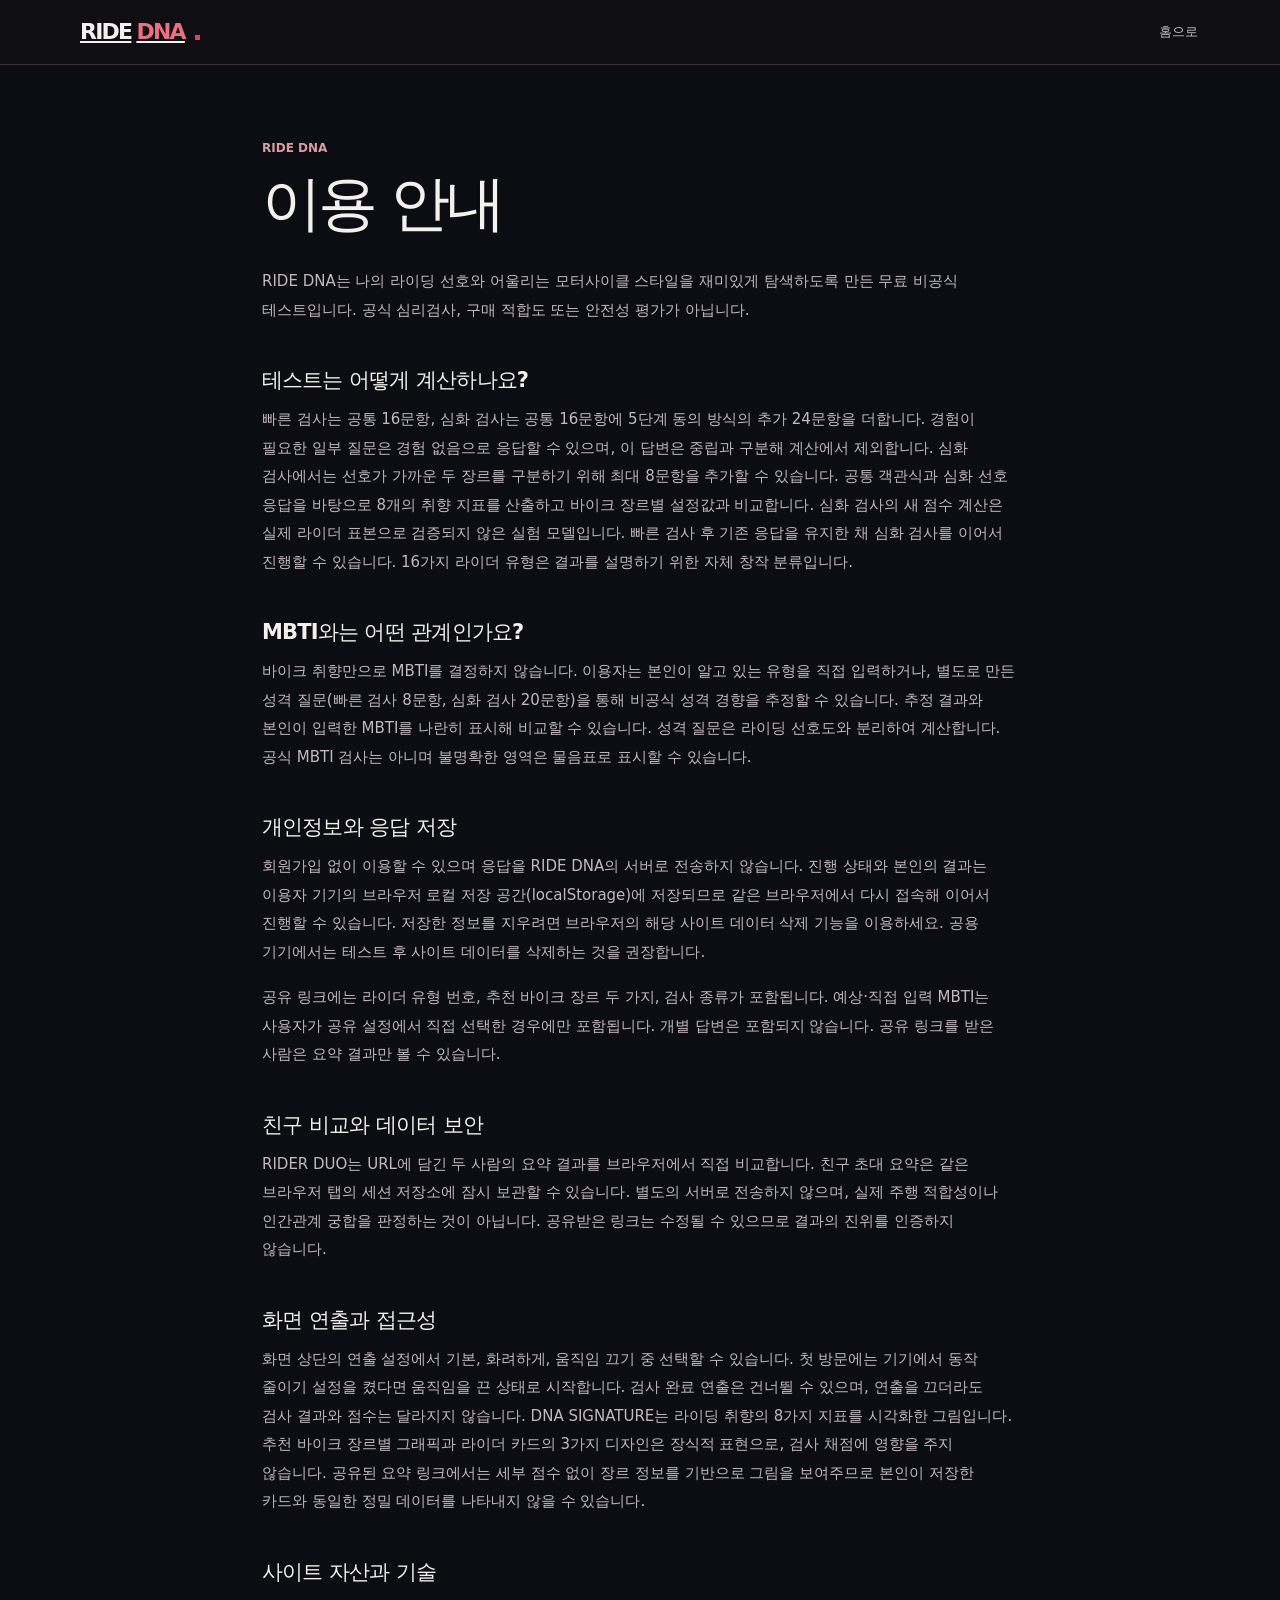
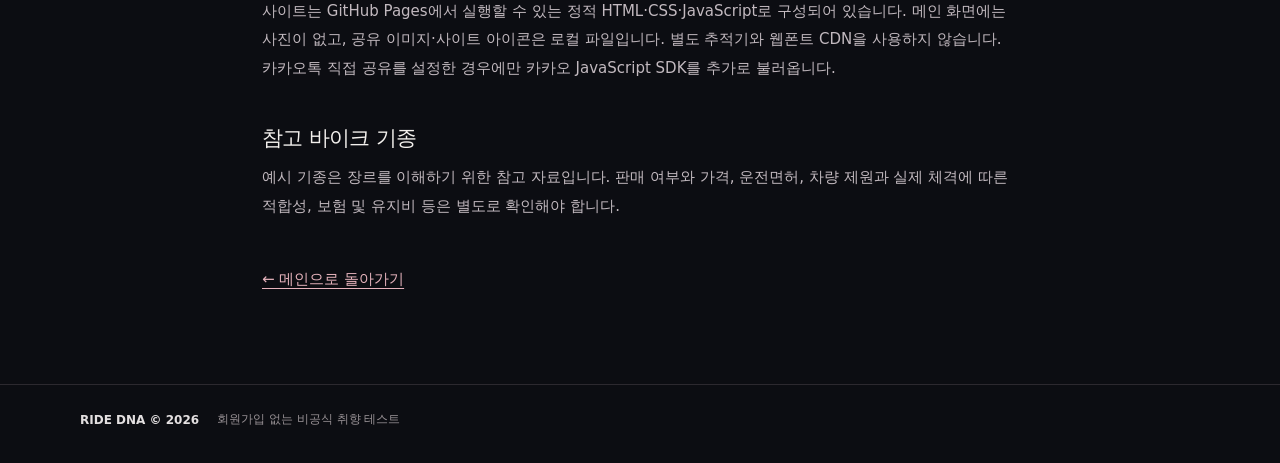
==== commit a9883bbf: "update 11-23 profit - 2" ====
--- a/about.html
+++ b/about.html
@@ -1,8 +1,8 @@
 <!doctype html>
 <html lang="ko"><head>
-<meta charset="utf-8"><meta name="viewport" content="width=device-width,initial-scale=1,viewport-fit=cover"><meta http-equiv="Content-Security-Policy" content="default-src 'self'; base-uri 'self'; object-src 'none'; script-src 'self'; style-src 'self'; img-src 'self' data:; connect-src 'self'; form-action 'self'; upgrade-insecure-requests"><meta name="theme-color" content="#111114">
-<title>이용 안내 — RIDE DNA</title><link rel="icon" href="./assets/favicon.svg" type="image/svg+xml"><link rel="stylesheet" href="./styles.css?v=1.6.0">
-<link rel="stylesheet" href="./about.css?v=1.6.0"></head>
+<meta charset="utf-8"><meta name="viewport" content="width=device-width,initial-scale=1,viewport-fit=cover"><meta http-equiv="Content-Security-Policy" content="default-src 'self'; base-uri 'self'; object-src 'none'; script-src 'self'; style-src 'self'; img-src 'self' data:; connect-src 'self'; form-action 'self'; upgrade-insecure-requests"><meta name="theme-color" content="#0c0d12">
+<title>이용 안내 — RIDE DNA</title><link rel="icon" href="./assets/favicon.svg" type="image/svg+xml"><link rel="stylesheet" href="./styles.css?v=1.7.0">
+<link rel="stylesheet" href="./about.css?v=1.7.0"></head>
 <body><header class="header"><a class="brand" href="./index.html" >RIDE <span>DNA</span><i aria-hidden="true"></i></a><a class="header-info" href="./index.html">홈으로</a></header>
 <main class="info-page"><span class="micro-label">RIDE DNA</span><h1>이용 안내</h1>
 <p>RIDE DNA는 나의 라이딩 선호와 어울리는 모터사이클 스타일을 재미있게 탐색하도록 만든 무료 비공식 테스트입니다. 공식 심리검사, 구매 적합도 또는 안전성 평가가 아닙니다.</p>
@@ -11,7 +11,7 @@
 <h2>개인정보와 응답 저장</h2><p>회원가입 없이 이용할 수 있으며 응답을 RIDE DNA의 서버로 전송하지 않습니다. 진행 상태와 본인의 결과는 이용자 기기의 브라우저 로컬 저장 공간(localStorage)에 저장되므로 같은 브라우저에서 다시 접속해 이어서 진행할 수 있습니다. 저장한 정보를 지우려면 브라우저의 해당 사이트 데이터 삭제 기능을 이용하세요. 공용 기기에서는 테스트 후 사이트 데이터를 삭제하는 것을 권장합니다.</p>
 <p>공유 링크에는 라이더 유형 번호, 추천 바이크 장르 두 가지, 검사 종류가 포함됩니다. 예상·직접 입력 MBTI는 사용자가 공유 설정에서 직접 선택한 경우에만 포함됩니다. 개별 답변은 포함되지 않습니다. 공유 링크를 받은 사람은 요약 결과만 볼 수 있습니다.</p>
 <h2>친구 비교와 데이터 보안</h2><p>RIDER DUO는 URL에 담긴 두 사람의 요약 결과를 브라우저에서 직접 비교합니다. 친구 초대 요약은 같은 브라우저 탭의 세션 저장소에 잠시 보관할 수 있습니다. 별도의 서버로 전송하지 않으며, 실제 주행 적합성이나 인간관계 궁합을 판정하는 것이 아닙니다. 공유받은 링크는 수정될 수 있으므로 결과의 진위를 인증하지 않습니다.</p>
-<h2>화면 연출과 접근성</h2><p>화면 상단의 연출 설정에서 기본, 화려하게, 움직임 끄기 중 선택할 수 있습니다. 첫 방문에는 기기에서 동작 줄이기 설정을 켰다면 움직임을 끈 상태로 시작합니다. 검사 완료 연출은 건너뛸 수 있으며, 연출을 끄더라도 검사 결과와 점수는 달라지지 않습니다. DNA SIGNATURE는 라이딩 취향의 8가지 지표를 시각화한 그림입니다. 공유된 요약 링크에서는 세부 점수 없이 장르 정보를 기반으로 그림을 보여주므로 본인이 저장한 카드와 동일한 정밀 데이터를 나타내지 않을 수 있습니다.</p>
+<h2>화면 연출과 접근성</h2><p>화면 상단의 연출 설정에서 기본, 화려하게, 움직임 끄기 중 선택할 수 있습니다. 첫 방문에는 기기에서 동작 줄이기 설정을 켰다면 움직임을 끈 상태로 시작합니다. 검사 완료 연출은 건너뛸 수 있으며, 연출을 끄더라도 검사 결과와 점수는 달라지지 않습니다. DNA SIGNATURE는 라이딩 취향의 8가지 지표를 시각화한 그림입니다. 추천 바이크 장르별 그래픽과 라이더 카드의 3가지 디자인은 장식적 표현으로, 검사 채점에 영향을 주지 않습니다. 공유된 요약 링크에서는 세부 점수 없이 장르 정보를 기반으로 그림을 보여주므로 본인이 저장한 카드와 동일한 정밀 데이터를 나타내지 않을 수 있습니다.</p>
 <h2>사이트 자산과 기술</h2><p>사이트는 GitHub Pages에서 실행할 수 있는 정적 HTML·CSS·JavaScript로 구성되어 있습니다. 메인 화면에는 사진이 없고, 공유 이미지·사이트 아이콘은 로컬 파일입니다. 별도 추적기와 웹폰트 CDN을 사용하지 않습니다. 카카오톡 직접 공유를 설정한 경우에만 카카오 JavaScript SDK를 추가로 불러옵니다.</p>
 <h2>참고 바이크 기종</h2><p>예시 기종은 장르를 이해하기 위한 참고 자료입니다. 판매 여부와 가격, 운전면허, 차량 제원과 실제 체격에 따른 적합성, 보험 및 유지비 등은 별도로 확인해야 합니다.</p>
 <a class="back" href="./index.html">← 메인으로 돌아가기</a></main>
--- a/styles.css
+++ b/styles.css
@@ -608,3 +608,192 @@
 html:not([data-motion="off"]) .mbti-card.mbti-revealing .mbti-summary-row {animation:dnaMbtiPop .58s cubic-bezier(.16,.8,.24,1) both;}
 html:not([data-motion="off"]) .mbti-card.mbti-revealing .mbti-summary-row:nth-child(2) {animation-delay:.14s;}
 @keyframes dnaMbtiPop{from{opacity:0;transform:translateY(13px) scale(.97);}to{opacity:1;transform:translateY(0) scale(1);}}
+
+/* ============================================================
+   RIDE DNA v1.7.0 / VISUAL EXPERIENCE
+   Four visual systems: ROAD / GENRE / SIGNATURE / RIDER CARD.
+   Pure CSS & authored SVG, keeping all score logic untouched.
+   ============================================================ */
+:root { --bg:#0c0d12; --surface:#171820; --red:#df4057; --red-press:#aa2940; --focus:#ffb2bc; --line:#34333c; }
+body { background:radial-gradient(ellipse 85vw 30vw at 55% -12%, #39182328 0, transparent 74%),var(--bg); }
+.header {position:relative;z-index:12;background:#101015d9;backdrop-filter:blur(12px);border-bottom-color:#37303a;}
+.brand {letter-spacing:-.08em;}
+.brand span {color:#ec7082;}
+
+/* HOME — not a placeholder illustration: a restrained kinetic road emblem */
+.home-screen {position:relative;isolation:isolate;}
+.home-screen::before {content:'';position:absolute;z-index:-1;pointer-events:none;inset:0 0 auto; height:730px;background:radial-gradient(ellipse 55% 80% at 83% 37%,#5b203329 0,transparent 75%);}
+.hero {max-width:1200px;display:grid;grid-template-columns:minmax(0,1fr) minmax(300px,.83fr);align-items:center;gap:clamp(30px,6vw,95px);padding:clamp(65px,9svh,110px) 26px 65px;min-height:min(700px,calc(100svh - 95px));}
+.hero-copy {position:relative;z-index:2;}
+.hero-overline {font-size:13px;letter-spacing:.035em;color:#ef9fad;font-weight:660;margin-bottom:22px;}
+.hero h1 {font-size:clamp(58px,6.4vw,96px);line-height:1.13;letter-spacing:-.085em;}
+.hero h1 span {color:#f0a7b2;font-weight:680;}
+.hero-sub {max-width:540px;color:#c5bac1;font-size:clamp(15px,1.5vw,17px);line-height:1.75;margin:30px 0;}
+.hero-start {box-shadow:0 14px 30px #a8283b33;min-height:66px;}
+.hero-meta {color:#aca3ac;}
+.hero-visual {position:relative;min-height:clamp(320px,36vw,482px);border:1px solid #4a333e;background:radial-gradient(circle at 45% 47%,#42212e 0,#1b1620 46%,#111219 80%);overflow:hidden;clip-path:polygon(0 0,100% 0,100% 92%,92% 100%,0 100%);box-shadow:0 32px 80px #0007;}
+.hero-visual::before {content:'';position:absolute;inset:0;pointer-events:none;background:repeating-linear-gradient(0deg,transparent 0 37px,#ffffff07 38px 39px),repeating-linear-gradient(90deg,transparent 0 37px,#ffffff08 38px 39px);mask-image:linear-gradient(120deg,transparent 8%,#000 95%);}
+.hero-visual-top {position:absolute;top:22px;left:26px;right:26px;display:flex;justify-content:space-between;font-size:10px;font-weight:740;letter-spacing:.15em;color:#f1c9d1;}
+.hero-speedmark {position:absolute;left:50%;top:50%;width:min(110%,540px);transform:translate(-50%,-50%);filter:drop-shadow(0 12px 30px #b32b3b22);}
+.hero-speedmark path:nth-of-type(1) {stroke-dasharray:610;stroke-dashoffset:0;}
+.hero-visual-bottom {position:absolute;left:26px;right:26px;bottom:24px;display:flex;justify-content:space-between;gap:10px;border-top:1px solid #ab66735a;padding-top:13px;}
+.hero-visual-number {color:#faf0f1;font-size:28px;font-weight:820;font-variant-numeric:tabular-nums;line-height:1;}
+.hero-visual-number small {font-size:9px;font-weight:690;color:#d7b9c0;letter-spacing:.085em;display:block;margin-top:5px;}
+html[data-motion="full"] .hero-speedmark {animation:heroFloat 6s ease-in-out infinite alternate;}
+@keyframes heroFloat {from{transform:translate(-50%,-50%) rotate(-1deg)}to{transform:translate(-50%,-52%) rotate(1.5deg)}}
+.home-summary {max-width:1148px;}
+.summary-items > div {padding:16px 0 4px;}
+
+/* CHOOSE — purposeful asymmetry, visual vocabulary for speed and depth */
+.mode-card {position:relative;isolation:isolate;overflow:hidden;min-height:290px;background:linear-gradient(145deg,#22202a,#14151a 87%);border-color:#514049;}
+.mode-card::before {content:'';position:absolute;inset:0;background:linear-gradient(155deg,transparent 46%,#6c29300b 80%,transparent 100%);pointer-events:none;z-index:-1;}
+.mode-card:hover {border-color:#f27d8d;}
+.mode-icon {position:relative;z-index:1;color:#f0a8b2;}
+.mode-art {position:absolute;top:16px;right:0;width:56%;height:155px;pointer-events:none;opacity:.75;transform:skewY(-9deg);}
+.mode-art i {position:absolute;right:-10%;width:110%;height:3px;background:linear-gradient(90deg,transparent,#e74b64 45%,#f2b0b8 65%,transparent);box-shadow:0 8px 18px #df415033;}
+.mode-art i:nth-child(1) {top:32%;transform:translateX(18px);}
+.mode-art i:nth-child(2) {top:55%;transform:translateX(-24px);opacity:.46;}
+.mode-art i:nth-child(3) {top:75%;transform:translateX(4px);opacity:.23;}
+.mode-art-deep {transform:skewY(15deg) rotate(9deg);opacity:.6;}
+.mode-art-deep i {height:1px;box-shadow:none;}
+.mode-art-deep i:nth-child(1) {top:26%;height:24px;border-top:2px solid #e67c8c;border-bottom:2px solid #e67c8c;background:transparent;}
+.mode-art-deep i:nth-child(2) {top:61%;height:26px;background:linear-gradient(90deg,transparent,#f5bbcc,transparent);}
+.mode-card strong,.mode-card small,.mode-footer {position:relative;z-index:1;}
+
+/* QUESTION — viewport-stable controls with a navigable road line */
+.road-progress {position:relative;height:31px;display:flex;align-items:center;}
+.road-progress-art {display:block;position:absolute;inset:-3px 0 0;width:100%;height:30px;overflow:visible;}
+.road-guide,.road-active {fill:none;stroke-linecap:round;stroke-linejoin:round;stroke-width:2.4;vector-effect:non-scaling-stroke;}
+.road-guide {stroke:#403940;}
+.road-active {stroke:#ed6980;filter:drop-shadow(0 0 3px #e23b4a77);transition:stroke-dashoffset .27s ease;}
+.road-marker {fill:#ffd7dd;filter:drop-shadow(0 0 4px #e76479);transition:cx .26s,cy .26s;}
+.road-progress .progress-track {position:absolute;bottom:0;left:0;width:100%;height:1px;opacity:.17;}
+.question-stamp {display:flex;align-items:center;gap:16px;color:#c96275;font-size:10px;letter-spacing:.14em;font-weight:760;margin-bottom:15px;}
+.question-stamp svg {display:block;width:61px;height:25px;opacity:.5;}
+.quiz-body {margin-top:clamp(32px,4.5vw,64px);}
+.answer {border-color:#494049;background:linear-gradient(115deg,#202027,#17181e);transition:border-color .14s,background .14s,transform .14s;}
+.answer:hover {border-color:#c36a7a;background:#282027;}
+.answer.chosen {background:linear-gradient(120deg,#572837,#32202a);}
+
+/* RESULT — a memorable visual reveal that is also the resting result screen */
+.result-screen {max-width:1130px;}
+.result-header {padding:clamp(33px,4vw,56px) 0 31px;}
+.result-hero-grid {grid-template-columns:minmax(0,1.04fr) minmax(280px,.96fr);gap:clamp(16px,4vw,48px);align-items:stretch;}
+.result-hero-copy {padding:clamp(12px,3vw,42px) 0;align-self:center;}
+.result-kicker {letter-spacing:.02em;color:#f3b2bc;}
+.result-header h1 {font-size:clamp(47px,5.5vw,80px);}
+.result-english {letter-spacing:.06em;}
+.genre-spotlight {position:relative;min-width:0;display:flex;flex-direction:column;isolation:isolate;border:1px solid #563644;background:radial-gradient(ellipse 55% 60% at 50% 46%,#422332 0,#211821 50%,#14151c 93%);min-height:355px;overflow:hidden;clip-path:polygon(0 0,100% 0,100% 92%,93% 100%,0 100%);}
+.genre-spotlight::before {content:'';position:absolute;inset:0;pointer-events:none;background:repeating-linear-gradient(0deg,transparent 0 42px,#ffffff07 43px),repeating-linear-gradient(90deg,transparent 0 42px,#ffffff07 43px);mask-image:linear-gradient(#0008,transparent 90%);}
+.spotlight-head,.spotlight-caption {position:relative;z-index:2;}
+.spotlight-head {display:flex;justify-content:space-between;padding:19px 22px 0;gap:12px;font-size:10px;font-weight:790;letter-spacing:.12em;color:#f2afb9;}
+.genre-art-svg {width:100%;height:auto;max-height:260px;flex:1 1 auto;display:block;overflow:hidden;filter:drop-shadow(0 0 13px #d64b5822);}
+.spotlight-caption {display:flex;justify-content:space-between;gap:14px;align-items:end;padding:0 22px 21px;}
+.spotlight-caption>div:first-child {min-width:0;}
+.spotlight-caption span {display:block;font-size:10px;color:#ee94a3;font-weight:780;letter-spacing:.11em;margin-bottom:5px;}
+.spotlight-caption strong {display:block;font-size:clamp(26px,3vw,36px);line-height:1.19;letter-spacing:-.055em;color:#fbf0f1;word-break:keep-all;}
+.spotlight-caption p {color:#b9adb5;font-size:12px;line-height:1.5;margin:7px 0 0;word-break:keep-all;}
+.spotlight-nav {display:flex;gap:7px;align-items:center;flex:none;}
+.spotlight-nav button {width:38px;height:38px;border:1px solid #9a6274;border-radius:50%;background:#442532;color:white;font-size:18px;}
+.spotlight-nav button:disabled {opacity:.35;border-color:#5b4651;cursor:default;}
+.spotlight-nav button:not(:disabled):hover {background:#7e324b;}
+html:not([data-motion="off"]) .genre-art-svg.art-changing .genre-art-main {animation:genreInk .68s cubic-bezier(.22,.77,.17,1) both;}
+html:not([data-motion="off"]) .genre-art-svg.art-changing .genre-art-second {animation:genreInk .9s cubic-bezier(.22,.77,.17,1) both;}
+@keyframes genreInk {from{opacity:0;stroke-dasharray:1200;stroke-dashoffset:1200;}to{opacity:1;stroke-dasharray:1200;stroke-dashoffset:0;}}
+.result-highlight {margin-top:19px;padding:15px 0 18px;}
+.result-highlight strong {font-size:clamp(21px,2.7vw,31px);}
+.result-actions {margin-top:17px;}
+.result-signature-panel {margin:24px 0 19px;border:1px solid #3c3640;background:linear-gradient(128deg,#1b1a24,#14151b 70%);padding:19px 22px;display:grid;grid-template-columns:minmax(0,1.2fr) minmax(140px,.8fr);gap:15px;align-items:center;}
+.signature-copy {min-width:0;}
+.signature-eyebrow {display:block;margin-bottom:10px;font-size:10px;color:#e39cab;letter-spacing:.14em;font-weight:760;}
+.signature-copy strong {display:block;font-weight:750;font-size:clamp(18px,2.6vw,27px);letter-spacing:-.06em;}
+.signature-copy p {font-size:12px;line-height:1.7;color:#ada5b0;word-break:keep-all;}
+.signature-inspect {border:0;background:none;padding:10px 0;color:#f1afb9;font-size:12px;text-decoration:underline;text-underline-offset:5px;text-align:left;min-height:36px;}
+.result-signature-panel .dna-signature {border:0;background:none;padding:0;box-shadow:none;}
+.result-signature-panel .signature-label {font-size:9px;}
+.result-signature-panel .dna-svg {max-height:175px;}
+.result-signature-panel .signature-footnote {font-size:10px;}
+.signature-axis-list {grid-column:1/-1;display:grid;grid-template-columns:repeat(4,minmax(0,1fr));gap:9px;border-top:1px solid #423b47;padding-top:18px;}
+.signature-axis-list[hidden] {display:none;}
+.signature-axis-row {display:flex;justify-content:space-between;gap:8px;border-bottom:1px solid #433a45;padding:7px 0;font-size:12px;color:#bdb4be;}
+.signature-axis-row strong {font-variant-numeric:tabular-nums;color:#f4c0c9;}
+
+/* Studio themes — three cards built with a single source of truth */
+.studio-theme-grid {display:grid;grid-template-columns:repeat(3,minmax(0,1fr));gap:8px;}
+.studio-theme-grid label {display:grid;gap:6px;cursor:pointer;font-size:10px;text-align:center;color:#d3c7ce;font-weight:700;}
+.studio-theme-grid input {position:absolute;opacity:0;width:1px;height:1px;}
+.studio-theme-grid label:has(input:checked) .theme-swatch {outline:2px solid #f18b9c;outline-offset:2px;}
+.studio-theme-grid label:has(input:focus-visible) .theme-swatch {outline:3px solid #fff;outline-offset:3px;}
+.theme-swatch {display:block;height:53px;border:1px solid #62505f;border-radius:5px;position:relative;overflow:hidden;}
+.theme-noir {background:linear-gradient(125deg,#101116 30%,#292129);}
+.theme-noir::after {content:'';display:block;position:absolute;left:12%;top:22%;width:70%;height:3px;background:#d94557;}
+.theme-velocity {background:repeating-linear-gradient(125deg,#6c1b30 0,#6c1b30 5px,#19141d 6px,#19141d 16px);}
+.theme-signature {background:repeating-radial-gradient(circle at 55% 52%,#87223a 0 1px,#11131d 3px 11px);}
+.studio-controls .studio-theme {margin-bottom:20px;}
+
+@media(max-width:900px){
+ .hero {grid-template-columns:1fr minmax(260px,.72fr);gap:18px;}
+ .hero-visual{min-height:350px;}
+ .hero h1 {font-size:clamp(51px,7.2vw,66px);}
+}
+@media(max-width:760px){
+ .header {backdrop-filter:none;}
+ .hero {display:flex;flex-direction:column;align-items:stretch;gap:0;min-height:0;padding:44px 20px 31px;}
+ .hero-copy {max-width:none;}
+ .hero h1 {font-size:clamp(44px,10.5vw,62px);}
+ .hero-sub {margin:19px 0 24px;}
+ .hero-visual {width:100%;min-height:200px;height:200px;margin:29px 0 0;clip-path:polygon(0 0,100% 0,100% 91%,94% 100%,0 100%);}
+ .hero-speedmark {height:278px;width:278px;left:50%;top:51%;}
+ .hero-visual-top {top:14px;left:16px;right:16px;font-size:9px;}
+ .hero-visual-bottom {left:16px;right:16px;bottom:12px;padding-top:7px;}
+ .hero-visual-number {font-size:19px;}
+ .hero-visual-number small {font-size:8px;margin-top:2px;}
+ .home-summary {padding-top:22px;}
+ .result-hero-grid {grid-template-columns:1fr;gap:12px;}
+ .result-hero-copy {padding:0;}
+ .genre-spotlight {min-height:0;}
+ .genre-art-svg {height:195px;max-height:195px;flex:auto;}
+ .spotlight-head {padding:15px 17px 0;}
+ .spotlight-caption {padding:0 17px 17px;}
+ .spotlight-caption strong {font-size:27px;}
+ .spotlight-caption p {font-size:11px;}
+ .result-signature-panel {grid-template-columns:minmax(0,1fr) 124px;gap:8px;padding:15px 16px;}
+ .result-signature-panel .dna-signature {display:block;padding:0;}
+ .result-signature-panel .dna-svg {height:120px;max-height:120px;}
+ .result-signature-panel .signature-label,.result-signature-panel .signature-footnote {display:none;}
+ .signature-axis-list {grid-template-columns:repeat(2,minmax(0,1fr));}
+ .result-signature-panel .signature-copy strong {font-size:19px;}
+ .quiz-body {margin-top:26px;}
+ .question-stamp {margin-bottom:8px;}
+ .road-progress {height:27px;}
+}
+@media(max-width:360px){
+ .hero {padding:32px 16px 24px;}
+ .hero h1 {font-size:44px;}
+ .hero-visual {height:171px;min-height:171px;}
+ .genre-art-svg {height:157px;max-height:157px;}
+ .spotlight-caption strong {font-size:24px;}
+ .result-signature-panel {grid-template-columns:minmax(0,1fr) 104px;}
+ .result-signature-panel .dna-svg{height:100px;max-height:100px;}
+ .signature-copy p{font-size:11px;}
+}
+@media(orientation:landscape) and (max-height:480px){
+ .hero {display:grid;grid-template-columns:minmax(0,1fr) minmax(185px,.6fr);gap:24px;align-items:center;padding:19px 25px;min-height:0;}
+ .hero-visual {height:225px;min-height:225px;margin:0;}
+ .hero h1{font-size:clamp(36px,5vw,50px);}
+ .hero-sub{font-size:13px;margin:12px 0;}
+ .hero-start{min-height:48px;}
+ .hero-meta{font-size:10px;}
+ .result-hero-grid{grid-template-columns:minmax(0,1fr) minmax(195px,.7fr);gap:15px;}
+ .result-header h1{font-size:36px;}
+ .result-hero-copy{padding:0;}
+ .genre-art-svg{height:130px;max-height:130px;}
+ .spotlight-caption p{display:none;}
+ .spotlight-caption strong{font-size:22px;}
+ .genre-spotlight{min-height:210px;}
+ .result-signature-panel{grid-template-columns:minmax(0,1fr) 120px;}
+ .result-signature-panel .dna-signature{display:block;}
+ .result-signature-panel .dna-svg{max-height:115px;}
+ .result-signature-panel .signature-label,.result-signature-panel .signature-footnote{display:none;}
+}
+@media(prefers-reduced-motion:reduce){.genre-art-svg *,.hero-speedmark * {animation:none!important;}}
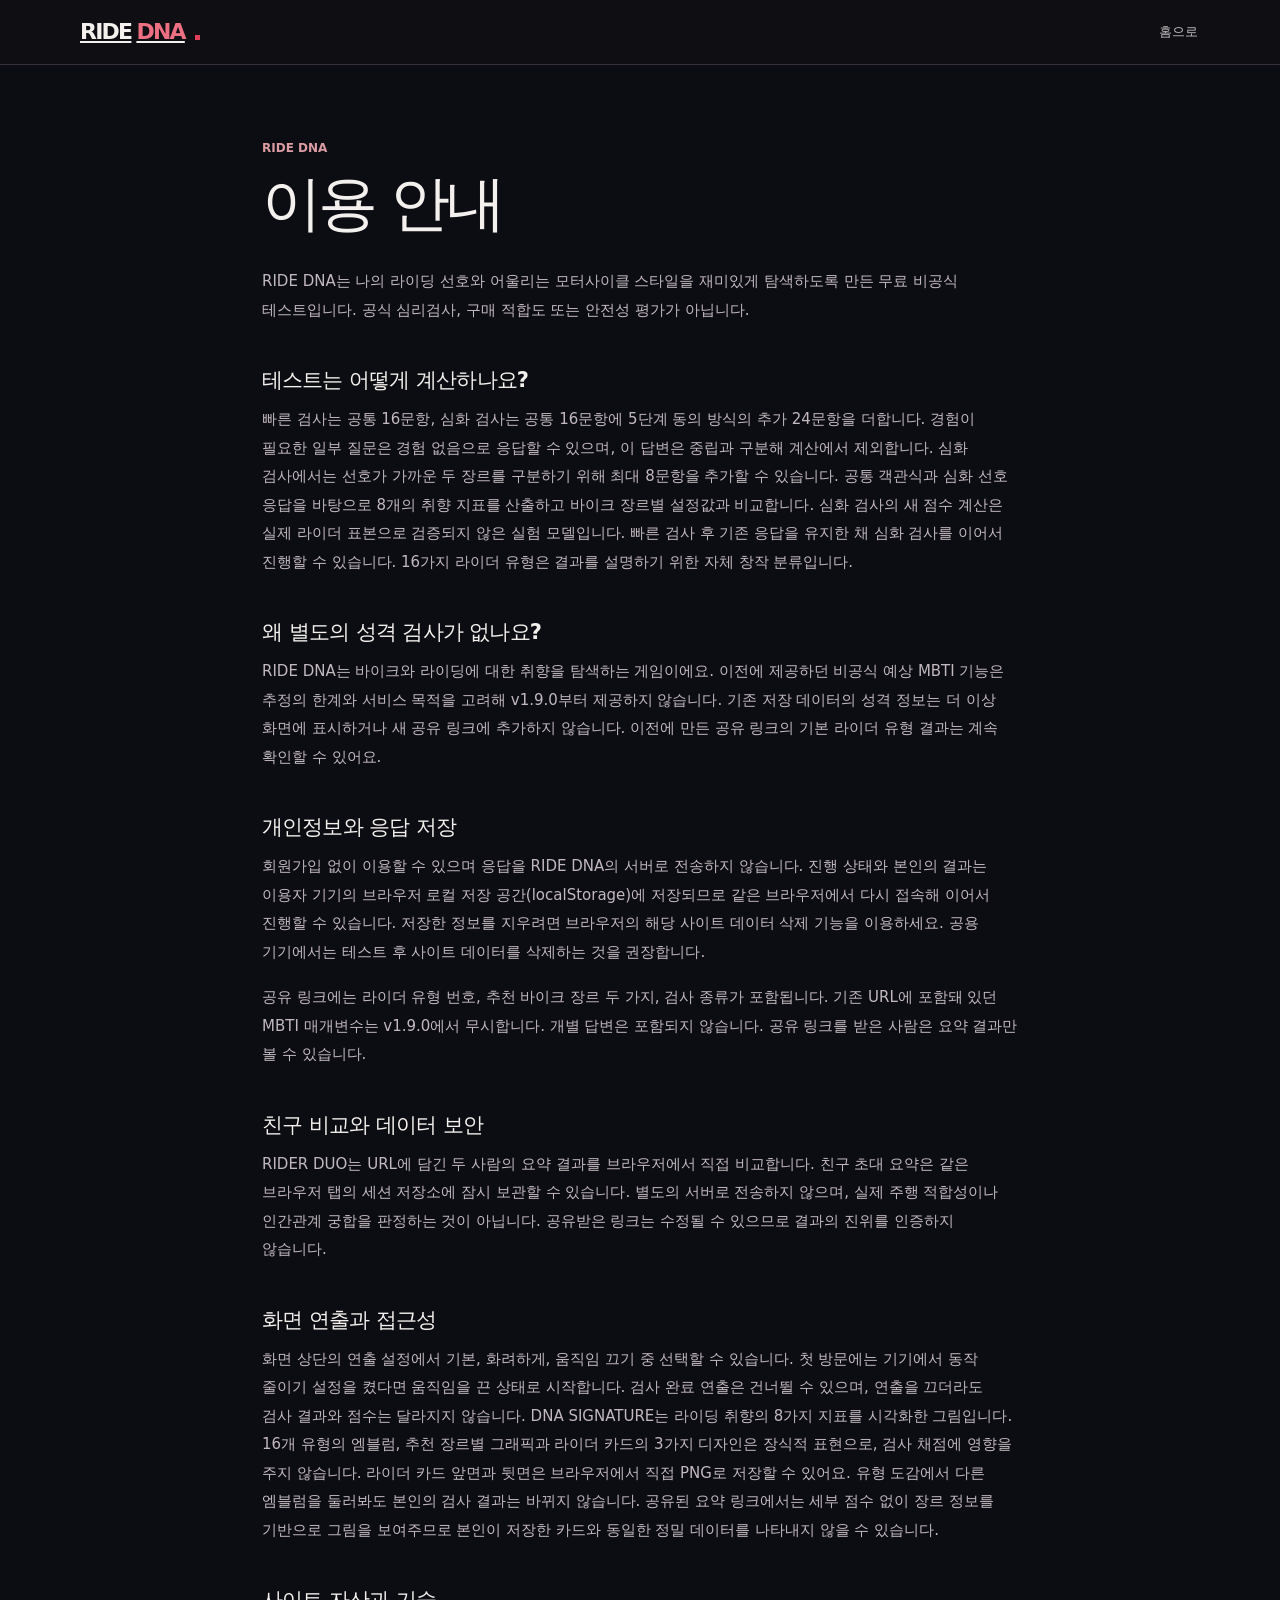
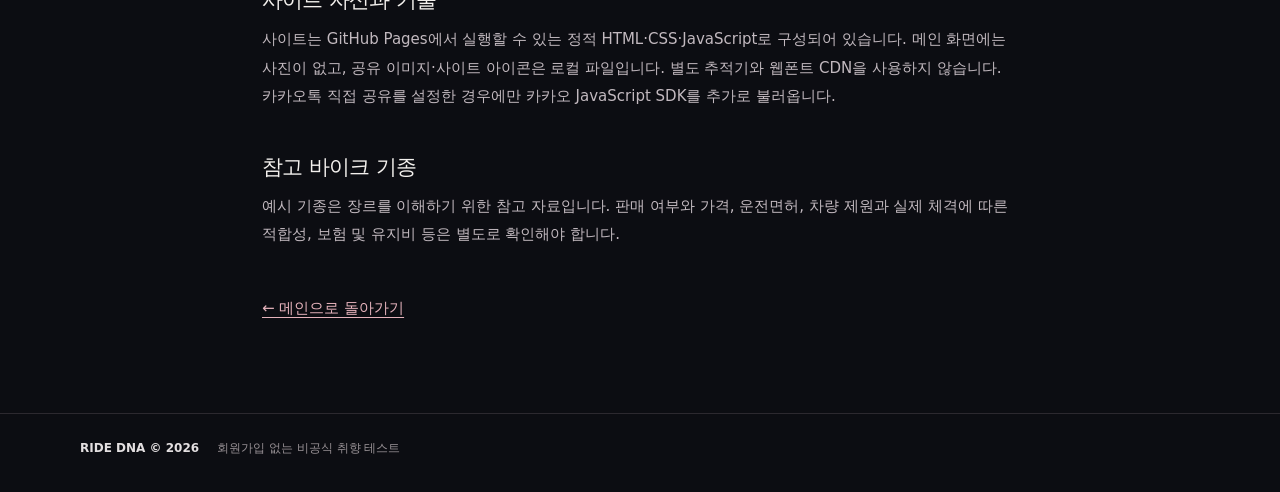
==== commit 95699f7d: "update 11-23 04:16" ====
--- a/about.html
+++ b/about.html
@@ -1,17 +1,17 @@
 <!doctype html>
 <html lang="ko"><head>
 <meta charset="utf-8"><meta name="viewport" content="width=device-width,initial-scale=1,viewport-fit=cover"><meta http-equiv="Content-Security-Policy" content="default-src 'self'; base-uri 'self'; object-src 'none'; script-src 'self'; style-src 'self'; img-src 'self' data:; connect-src 'self'; form-action 'self'; upgrade-insecure-requests"><meta name="theme-color" content="#0c0d12">
-<title>이용 안내 — RIDE DNA</title><link rel="icon" href="./assets/favicon.svg" type="image/svg+xml"><link rel="stylesheet" href="./styles.css?v=1.7.0">
-<link rel="stylesheet" href="./about.css?v=1.7.0"></head>
+<title>이용 안내 — RIDE DNA</title><link rel="icon" href="./assets/favicon.svg" type="image/svg+xml"><link rel="stylesheet" href="./styles.css?v=1.8.0">
+<link rel="stylesheet" href="./about.css?v=1.8.0"></head>
 <body><header class="header"><a class="brand" href="./index.html" >RIDE <span>DNA</span><i aria-hidden="true"></i></a><a class="header-info" href="./index.html">홈으로</a></header>
 <main class="info-page"><span class="micro-label">RIDE DNA</span><h1>이용 안내</h1>
 <p>RIDE DNA는 나의 라이딩 선호와 어울리는 모터사이클 스타일을 재미있게 탐색하도록 만든 무료 비공식 테스트입니다. 공식 심리검사, 구매 적합도 또는 안전성 평가가 아닙니다.</p>
 <h2>테스트는 어떻게 계산하나요?</h2><p>빠른 검사는 공통 16문항, 심화 검사는 공통 16문항에 5단계 동의 방식의 추가 24문항을 더합니다. 경험이 필요한 일부 질문은 경험 없음으로 응답할 수 있으며, 이 답변은 중립과 구분해 계산에서 제외합니다. 심화 검사에서는 선호가 가까운 두 장르를 구분하기 위해 최대 8문항을 추가할 수 있습니다. 공통 객관식과 심화 선호 응답을 바탕으로 8개의 취향 지표를 산출하고 바이크 장르별 설정값과 비교합니다. 심화 검사의 새 점수 계산은 실제 라이더 표본으로 검증되지 않은 실험 모델입니다. 빠른 검사 후 기존 응답을 유지한 채 심화 검사를 이어서 진행할 수 있습니다. 16가지 라이더 유형은 결과를 설명하기 위한 자체 창작 분류입니다.</p>
-<h2>MBTI와는 어떤 관계인가요?</h2><p>바이크 취향만으로 MBTI를 결정하지 않습니다. 이용자는 본인이 알고 있는 유형을 직접 입력하거나, 별도로 만든 성격 질문(빠른 검사 8문항, 심화 검사 20문항)을 통해 비공식 성격 경향을 추정할 수 있습니다. 추정 결과와 본인이 입력한 MBTI를 나란히 표시해 비교할 수 있습니다. 성격 질문은 라이딩 선호도와 분리하여 계산합니다. 공식 MBTI 검사는 아니며 불명확한 영역은 물음표로 표시할 수 있습니다.</p>
+<h2>왜 별도의 성격 검사가 없나요?</h2><p>RIDE DNA는 바이크와 라이딩에 대한 취향을 탐색하는 게임이에요. 이전에 제공하던 비공식 예상 MBTI 기능은 추정의 한계와 서비스 목적을 고려해 v1.9.0부터 제공하지 않습니다. 기존 저장 데이터의 성격 정보는 더 이상 화면에 표시하거나 새 공유 링크에 추가하지 않습니다. 이전에 만든 공유 링크의 기본 라이더 유형 결과는 계속 확인할 수 있어요.</p>
 <h2>개인정보와 응답 저장</h2><p>회원가입 없이 이용할 수 있으며 응답을 RIDE DNA의 서버로 전송하지 않습니다. 진행 상태와 본인의 결과는 이용자 기기의 브라우저 로컬 저장 공간(localStorage)에 저장되므로 같은 브라우저에서 다시 접속해 이어서 진행할 수 있습니다. 저장한 정보를 지우려면 브라우저의 해당 사이트 데이터 삭제 기능을 이용하세요. 공용 기기에서는 테스트 후 사이트 데이터를 삭제하는 것을 권장합니다.</p>
-<p>공유 링크에는 라이더 유형 번호, 추천 바이크 장르 두 가지, 검사 종류가 포함됩니다. 예상·직접 입력 MBTI는 사용자가 공유 설정에서 직접 선택한 경우에만 포함됩니다. 개별 답변은 포함되지 않습니다. 공유 링크를 받은 사람은 요약 결과만 볼 수 있습니다.</p>
+<p>공유 링크에는 라이더 유형 번호, 추천 바이크 장르 두 가지, 검사 종류가 포함됩니다. 기존 URL에 포함돼 있던 MBTI 매개변수는 v1.9.0에서 무시합니다. 개별 답변은 포함되지 않습니다. 공유 링크를 받은 사람은 요약 결과만 볼 수 있습니다.</p>
 <h2>친구 비교와 데이터 보안</h2><p>RIDER DUO는 URL에 담긴 두 사람의 요약 결과를 브라우저에서 직접 비교합니다. 친구 초대 요약은 같은 브라우저 탭의 세션 저장소에 잠시 보관할 수 있습니다. 별도의 서버로 전송하지 않으며, 실제 주행 적합성이나 인간관계 궁합을 판정하는 것이 아닙니다. 공유받은 링크는 수정될 수 있으므로 결과의 진위를 인증하지 않습니다.</p>
-<h2>화면 연출과 접근성</h2><p>화면 상단의 연출 설정에서 기본, 화려하게, 움직임 끄기 중 선택할 수 있습니다. 첫 방문에는 기기에서 동작 줄이기 설정을 켰다면 움직임을 끈 상태로 시작합니다. 검사 완료 연출은 건너뛸 수 있으며, 연출을 끄더라도 검사 결과와 점수는 달라지지 않습니다. DNA SIGNATURE는 라이딩 취향의 8가지 지표를 시각화한 그림입니다. 추천 바이크 장르별 그래픽과 라이더 카드의 3가지 디자인은 장식적 표현으로, 검사 채점에 영향을 주지 않습니다. 공유된 요약 링크에서는 세부 점수 없이 장르 정보를 기반으로 그림을 보여주므로 본인이 저장한 카드와 동일한 정밀 데이터를 나타내지 않을 수 있습니다.</p>
+<h2>화면 연출과 접근성</h2><p>화면 상단의 연출 설정에서 기본, 화려하게, 움직임 끄기 중 선택할 수 있습니다. 첫 방문에는 기기에서 동작 줄이기 설정을 켰다면 움직임을 끈 상태로 시작합니다. 검사 완료 연출은 건너뛸 수 있으며, 연출을 끄더라도 검사 결과와 점수는 달라지지 않습니다. DNA SIGNATURE는 라이딩 취향의 8가지 지표를 시각화한 그림입니다. 16개 유형의 엠블럼, 추천 장르별 그래픽과 라이더 카드의 3가지 디자인은 장식적 표현으로, 검사 채점에 영향을 주지 않습니다. 라이더 카드 앞면과 뒷면은 브라우저에서 직접 PNG로 저장할 수 있어요. 유형 도감에서 다른 엠블럼을 둘러봐도 본인의 검사 결과는 바뀌지 않습니다. 공유된 요약 링크에서는 세부 점수 없이 장르 정보를 기반으로 그림을 보여주므로 본인이 저장한 카드와 동일한 정밀 데이터를 나타내지 않을 수 있습니다.</p>
 <h2>사이트 자산과 기술</h2><p>사이트는 GitHub Pages에서 실행할 수 있는 정적 HTML·CSS·JavaScript로 구성되어 있습니다. 메인 화면에는 사진이 없고, 공유 이미지·사이트 아이콘은 로컬 파일입니다. 별도 추적기와 웹폰트 CDN을 사용하지 않습니다. 카카오톡 직접 공유를 설정한 경우에만 카카오 JavaScript SDK를 추가로 불러옵니다.</p>
 <h2>참고 바이크 기종</h2><p>예시 기종은 장르를 이해하기 위한 참고 자료입니다. 판매 여부와 가격, 운전면허, 차량 제원과 실제 체격에 따른 적합성, 보험 및 유지비 등은 별도로 확인해야 합니다.</p>
 <a class="back" href="./index.html">← 메인으로 돌아가기</a></main>
--- a/styles.css
+++ b/styles.css
@@ -797,3 +797,158 @@
  .result-signature-panel .signature-label,.result-signature-panel .signature-footnote{display:none;}
 }
 @media(prefers-reduced-motion:reduce){.genre-art-svg *,.hero-speedmark * {animation:none!important;}}
+
+/* ===============================================================
+   RIDE DNA v1.8.0 · VELOCITY EXPERIENCE
+   Presentation-only components: no alteration to answer buttons or
+   score calculation. Heavy filters and infinite JS loops are avoided.
+   =============================================================== */
+:root { --velocity-rose:#f3a7b5; --velocity-red:#e84d65; }
+.hero-visual { --ride-x:0px; --ride-y:0px; }
+.hero-speedmark { transform:translate(calc(-50% + var(--ride-x)),calc(-50% + var(--ride-y))) rotate(-3deg); transition:transform .23s cubic-bezier(.22,.72,.33,1); }
+.hero-visual .velocity-burst {position:absolute;inset:0;pointer-events:none;opacity:0;background:linear-gradient(115deg,transparent 20%,rgba(255,110,143,.22) 49%,transparent 70%);transform:translateX(-110%);z-index:1;}
+html:not([data-motion="off"]) .hero-visual.is-impacted .velocity-burst {animation:velocityBurst .53s ease-out both;}
+@keyframes velocityBurst{0%{transform:translateX(-110%);opacity:0}15%{opacity:.8}100%{transform:translateX(115%);opacity:0}}
+.hero-visual::after {content:'';position:absolute;left:4%;right:4%;top:50%;height:1px;background:linear-gradient(90deg,transparent,#ec597955,transparent);pointer-events:none;z-index:1;}
+.hero h1 {text-wrap:balance;}
+.hero h1 span {background:linear-gradient(130deg,#ffe4e7 0%,#f6a6b7 43%,#db445c 100%);color:transparent;-webkit-background-clip:text;background-clip:text;}
+html:not([data-motion="off"]) .hero h1 {animation:velocityHeadline .68s cubic-bezier(.17,.8,.22,1) both;}
+html:not([data-motion="off"]) .hero-overline {animation:velocityHeadline .46s cubic-bezier(.17,.8,.22,1) both;}
+@keyframes velocityHeadline{0%{transform:translateY(17px);opacity:0;filter:blur(2px)}100%{transform:translateY(0);opacity:1;filter:blur(0)}}
+
+/* Result identity — a unique signature for each of the 16 types. */
+.identity-head {display:flex;justify-content:space-between;align-items:center;gap:10px;min-height:105px;margin-bottom:2px;}
+.identity-head .result-kicker {margin:0 0 6px;}
+.identity-head .result-serial {margin:0;color:#ba9ca7;}
+.identity-mark {flex:0 0 clamp(90px,10.5vw,142px);width:clamp(90px,10.5vw,142px);height:clamp(90px,10.5vw,142px);display:grid;place-items:center;position:relative;isolation:isolate;}
+.identity-mark::before {content:'';position:absolute;inset:13%;background:#ad304034;border-radius:50%;filter:blur(21px);z-index:-1;}
+.identity-mark svg {width:100%;height:100%;overflow:visible;filter:drop-shadow(0 5px 10px #f34b6147);}
+.result-hero-copy h1 {letter-spacing:-.082em;}
+.atlas-entry {display:inline-flex;align-items:center;justify-content:space-between;gap:14px;background:transparent;border:1px solid #694754;color:#efb3bf;min-height:43px;padding:9px 13px;margin-top:22px;font-size:12px;font-weight:650;text-align:left;transition:background .15s,border-color .15s;}
+.atlas-entry:hover {background:#37202a;border-color:#db7283;color:white;}
+.atlas-entry:focus-visible {outline:2px solid #fff;outline-offset:3px;}
+html:not([data-motion="off"]) .result-screen.motion-scene-enter .identity-mark svg .emblem-glyph {animation:emblemArrival .8s cubic-bezier(.17,.7,.21,1) both;}
+html:not([data-motion="off"]) .result-screen.motion-scene-enter .identity-mark svg .emblem-accent {animation:emblemArrival .95s cubic-bezier(.17,.7,.21,1) both;}
+@keyframes emblemArrival {from{stroke-dasharray:800;stroke-dashoffset:800;opacity:.15}to{stroke-dasharray:800;stroke-dashoffset:0;opacity:1}}
+
+/* The reveal and the final result render the exact same emblem. */
+.reveal-overlay {background:radial-gradient(ellipse 50% 48% at 50% 45%,#4b1a2d 0,#131017 53%,#090b11 100%);}
+.reveal-signature-svg {width:min(36dvh,250px);min-width:145px;max-height:38dvh;filter:drop-shadow(0 7px 16px #d53a5378);}
+.reveal-impact-line {display:block;height:1px;width:min(66vw,260px);background:linear-gradient(90deg,transparent,#f0b2bf,transparent);margin:4px auto 13px;}
+html:not([data-motion="off"]) .reveal-impact-line{animation:revealImpact .56s cubic-bezier(.14,.8,.3,1) .1s both;}
+@keyframes revealImpact {from{opacity:0;transform:scaleX(.08)}to{opacity:1;transform:scaleX(1)}}
+html[data-motion="full"] .reveal-signature-svg{filter:drop-shadow(0 0 20px #ee536990) drop-shadow(0 0 35px #ed53693a);}
+
+/* Flip-capable result card studio. Layout remains functional with motion OFF. */
+.studio-preview {display:flex;flex-direction:column;gap:10px;perspective:1100px;}
+.studio-flip-frame {transform:rotateY(0);transition:transform .18s ease-in;transform-style:preserve-3d;backface-visibility:hidden;display:flex;align-items:center;justify-content:center;max-width:100%;}
+.studio-flip-frame.is-flipping {transform:rotateY(89deg);}
+.studio-flip-button {width:100%;min-height:40px;display:flex;align-items:center;justify-content:center;gap:10px;border:1px solid #805664;color:#f8d0d6;background:#2e1e29;font-size:13px;font-weight:700;}
+.studio-flip-button small {font-size:11px;color:#cab1bb;font-weight:500;}
+.studio-flip-button:focus-visible {outline:2px solid #fff;outline-offset:3px;}
+
+/* Type discovery dialog: no remote icons, no user-supplied markup. */
+.atlas-dialog {color:#f5edef;background:#14141b;border:1px solid #73515e;border-radius:12px;width:min(1040px,96vw);max-height:92dvh;overflow:auto;padding:26px;box-shadow:0 36px 100px #000c;}
+.atlas-dialog::backdrop {background:#020205e0;backdrop-filter:blur(6px);}
+.atlas-note {font-size:13px;line-height:1.7;color:#bdb2bc;margin:8px 0 22px;}
+.atlas-layout {display:grid;grid-template-columns:minmax(0,1.2fr) minmax(260px,.8fr);gap:22px;align-items:start;}
+.atlas-grid {display:grid;grid-template-columns:repeat(4,minmax(0,1fr));gap:8px;min-width:0;}
+.atlas-tile {min-width:0;display:flex;flex-direction:column;align-items:center;justify-content:center;gap:4px;min-height:134px;padding:8px 5px;background:#1d1b24;border:1px solid #4b3b48;color:#e4d9e0;text-align:center;cursor:pointer;transition:background .16s,border-color .16s,transform .16s;}
+.atlas-tile svg {width:74px;height:74px;max-width:100%;}
+.atlas-tile span {font-size:9px;color:#d18090;letter-spacing:.11em;font-weight:800;}
+.atlas-tile strong {font-size:11px;font-weight:650;line-height:1.35;word-break:keep-all;}
+.atlas-tile:hover,.atlas-tile.is-selected {border-color:#f08b9e;background:#3c2632;}
+.atlas-tile.is-selected {box-shadow:inset 0 0 0 1px #f08b9e;}
+.atlas-tile:focus-visible {outline:2px solid white;outline-offset:2px;}
+.atlas-detail {position:sticky;top:0;min-width:0;padding:22px 22px 25px;border:1px solid #744555;background:linear-gradient(144deg,#2a1924,#14151c);text-align:center;}
+.atlas-detail>svg {display:block;width:min(100%,200px);height:200px;max-height:28dvh;margin:auto auto 16px;}
+.atlas-detail h3 {font-size:clamp(22px,3vw,32px);line-height:1.23;letter-spacing:-.055em;margin:10px 0;word-break:keep-all;}
+.atlas-detail p {font-size:13px;color:#c4b4c0;line-height:1.8;word-break:keep-all;}
+.atlas-detail #atlas-english {color:#f1a5b3;font-size:11px;font-weight:740;letter-spacing:.05em;}
+.atlas-detail #atlas-description {margin-bottom:0;}
+
+@media (max-width:760px) {
+ .identity-head {min-height:91px;}
+ .identity-mark {flex-basis:104px;width:104px;height:104px;}
+ .atlas-dialog {width:100%;max-width:none;border-radius:14px 14px 0 0;max-height:93dvh;margin:auto 0 0;padding:19px 16px calc(22px + env(safe-area-inset-bottom));}
+ .atlas-layout {display:flex;flex-direction:column-reverse;gap:15px;}
+ .atlas-detail {position:relative;top:auto;display:grid;grid-template-columns:105px minmax(0,1fr);grid-template-rows:repeat(4,auto);align-items:center;gap:2px 14px;padding:13px;text-align:left;width:100%;}
+ .atlas-detail>svg {grid-row:1/5;grid-column:1;width:102px;height:112px;margin:auto;}
+ .atlas-detail #atlas-code,.atlas-detail h3,.atlas-detail #atlas-english,.atlas-detail #atlas-description {grid-column:2;}
+ .atlas-detail h3 {font-size:21px;margin:2px 0;}
+ .atlas-detail p {font-size:11px;line-height:1.5;margin:1px 0;}
+ .atlas-detail #atlas-description {font-size:11px;max-height:70px;overflow:auto;}
+ .atlas-grid {width:100%;grid-template-columns:repeat(4,minmax(0,1fr));gap:6px;}
+ .atlas-tile {min-height:112px;padding:5px 3px;}
+ .atlas-tile svg {width:57px;height:57px;}
+ .atlas-tile strong {font-size:10px;}
+}
+@media (max-width:360px) {
+ .identity-mark {width:87px;flex-basis:87px;height:87px;}
+ .identity-head {min-height:79px;}
+ .atlas-detail {grid-template-columns:83px minmax(0,1fr);gap:2px 9px;}
+ .atlas-detail>svg{width:80px;height:95px;}
+ .atlas-tile svg{width:49px;height:49px;}
+ .atlas-tile{min-height:106px;}
+}
+@media (orientation:landscape) and (max-height:480px) {
+ .atlas-dialog {width:min(96vw,940px);max-height:96dvh;margin:auto;border-radius:8px;}
+ .atlas-layout {display:grid;grid-template-columns:minmax(0,1.3fr) minmax(240px,.7fr);}
+ .atlas-detail {position:sticky;top:0;display:block;text-align:center;}
+ .atlas-detail>svg {grid-row:auto;width:100px;height:100px;}
+ .atlas-grid{grid-template-columns:repeat(4,minmax(0,1fr));}
+ .atlas-tile {min-height:100px;}
+ .atlas-tile svg{height:47px;width:47px;}
+ .identity-mark{width:88px;height:88px;flex-basis:88px;}
+}
+html[data-motion="off"] .hero-speedmark,html[data-motion="off"] .studio-flip-frame {transition:none!important;transform:translate(-50%,-50%)!important;}
+html[data-motion="off"] .studio-flip-frame {transform:none!important;}
+@media (prefers-reduced-motion:reduce) {
+ .hero-speedmark,.studio-flip-frame {transition:none!important;}
+ .hero h1,.hero-overline,.emblem-glyph,.emblem-accent,.reveal-impact-line {animation:none!important;}
+}
+
+/* v1.9.0 — CARD REVOLUTION. Collector-card studio: polished preview, interaction and accessibility. */
+.studio-dialog{width:min(97vw,920px);border-color:#5e4650;background:linear-gradient(145deg,#1b1c23 0%,#111218 100%);}
+.studio-layout{grid-template-columns:minmax(0,1.12fr) minmax(0,1fr);gap:24px;}
+.studio-preview{padding:16px 14px;position:relative;background:radial-gradient(circle at 45% 40%,#30242e,#0c0e14 65%);border-color:#684551;border-radius:12px;overflow:visible;}
+.studio-flip-frame{position:relative;max-width:100%;border-radius:4px;box-shadow:0 24px 45px rgba(0,0,0,.55),0 0 0 1px rgba(244,109,133,.27);transform:perspective(1100px) rotateX(var(--tilt-x,0deg)) rotateY(var(--tilt-y,0deg));transition:transform .24s ease,box-shadow .24s ease;isolation:isolate;touch-action:pan-y;}
+.studio-flip-frame.is-flipping{transform:perspective(1100px) rotateY(89deg);}
+.studio-flip-frame canvas{position:relative;z-index:1;width:100%;height:auto;max-height:490px;display:block;border-radius:3px;}
+.studio-light{position:absolute;inset:0;z-index:2;pointer-events:none;border-radius:3px;background:radial-gradient(ellipse 70% 50% at var(--glint-x,50%) var(--glint-y,50%),rgba(255,245,234,.17),transparent 75%);mix-blend-mode:screen;opacity:0;transition:opacity .2s ease;}
+@media (hover:hover) and (pointer:fine){.studio-flip-frame:hover .studio-light{opacity:1;}.studio-flip-frame:hover{box-shadow:0 30px 52px rgba(0,0,0,.7),0 0 0 1px rgba(253,178,195,.4);}}
+.studio-flip-button{margin-top:7px;border-radius:6px;background:#281b25;}
+.studio-theme-grid{gap:9px;}
+.studio-theme-grid label{font-size:10px;letter-spacing:.025em;min-width:0;}
+.studio-theme-grid label strong{line-height:1.35;}
+.studio-theme-grid .theme-swatch{height:68px;border-radius:5px;border-color:#56535a;}
+.studio-theme-grid label:has(input:checked) strong{color:#f3aeba;}
+.theme-velocity{background:linear-gradient(137deg,#f03851 0 12%,#6f172d 12% 37%,#101018 37% 53%,#c72d48 53% 59%,#0b0b13 59%);}
+.theme-velocity::after{content:'V';position:absolute;right:6px;bottom:-10px;font-size:65px;font-weight:900;font-style:italic;color:rgba(255,255,255,.35);}
+.theme-noir{background:linear-gradient(130deg,#302f34,#111217 43%,#686058 66%,#0b0d12);}
+.theme-noir::after{content:'N';position:absolute;inset:0;display:grid;place-items:center;width:auto;height:auto;top:0;left:0;background:none;font-size:47px;font-weight:800;color:#dcc3b6;text-shadow:0 3px 10px #050505;}
+.theme-signature{background:radial-gradient(circle at 51% 52%,#a42a4c 0 10%,#203d4f 12% 25%,#0b1724 26% 40%,#4aa7bd 41% 43%,#0b1019 45%);}
+.theme-signature::after{content:'✦';position:absolute;inset:0;display:grid;place-items:center;font-size:39px;color:#e4faff;text-shadow:0 0 12px #72ecfa;}
+.studio-edition-description{color:#e2c7ce;font-size:12px;line-height:1.6;margin:11px 0 0;}
+.studio-controls fieldset{margin-bottom:20px;}
+.studio-radios label:has(input:checked){border-color:#d6536c;background:#33212b;color:#fbe9ec;}
+@media (max-width:760px){
+ .studio-dialog{width:100%;max-width:none;max-height:93dvh;padding:17px 16px calc(18px + env(safe-area-inset-bottom));}
+ .studio-layout{display:flex;flex-direction:column;gap:14px;}
+ .studio-preview{padding:9px 12px;min-height:0;width:100%;}
+ .studio-flip-frame canvas{max-height:37dvh;max-width:100%;width:auto;}
+ .studio-theme-grid .theme-swatch{height:54px;}
+ .studio-controls{width:100%;}
+ .studio-controls fieldset{margin-bottom:15px;}
+ .studio-save{margin-top:12px;}
+ .studio-save button{min-height:48px;}
+}
+@media (orientation:landscape) and (max-height:480px){
+ .studio-dialog{width:min(800px,96vw);max-height:96dvh;padding:14px;}
+ .studio-layout{display:grid;grid-template-columns:minmax(0,.9fr) minmax(0,1.1fr);}
+ .studio-flip-frame canvas{max-height:69dvh;}
+ .studio-theme-grid .theme-swatch{height:38px;}
+}
+html[data-motion="off"] .studio-flip-frame{transform:none!important;transition:none!important;}
+html[data-motion="off"] .studio-light{display:none!important;}
+@media(prefers-reduced-motion:reduce){.studio-flip-frame{transform:none!important;transition:none!important;}.studio-light{display:none!important;}}
